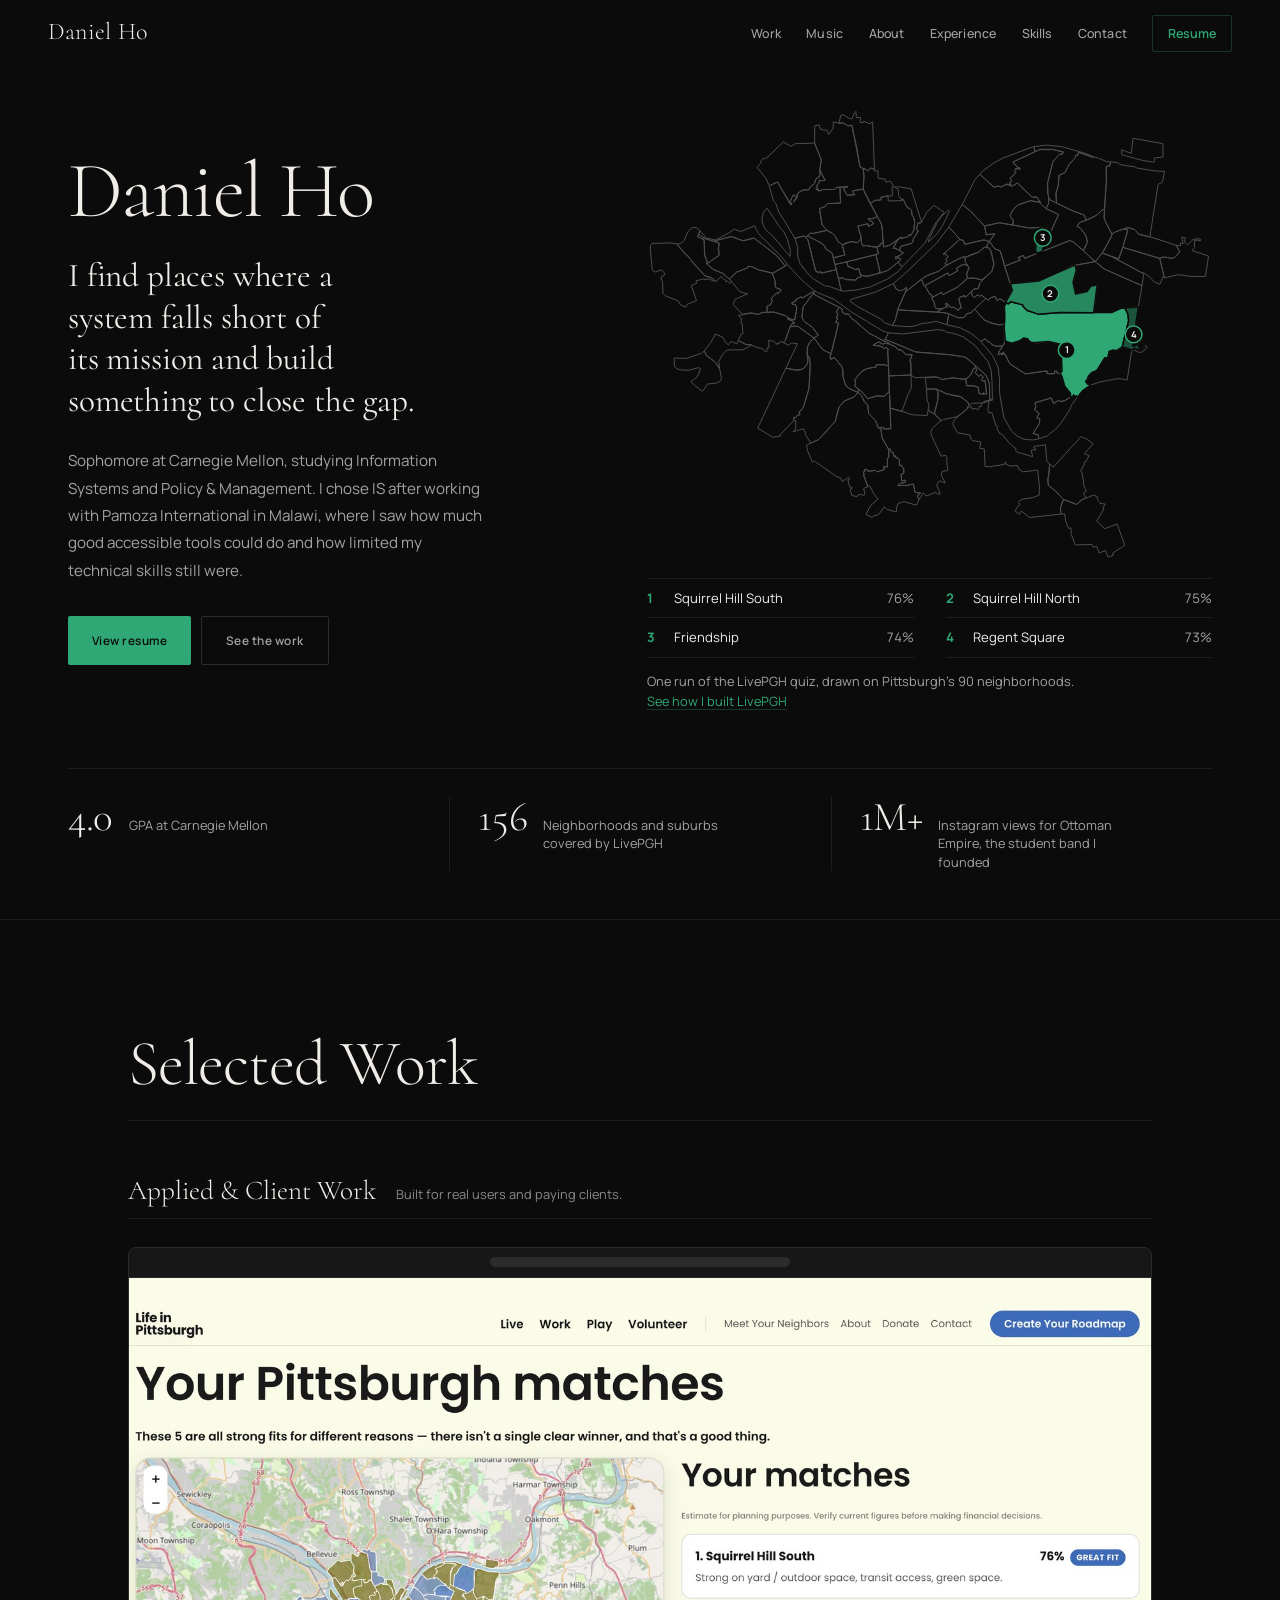
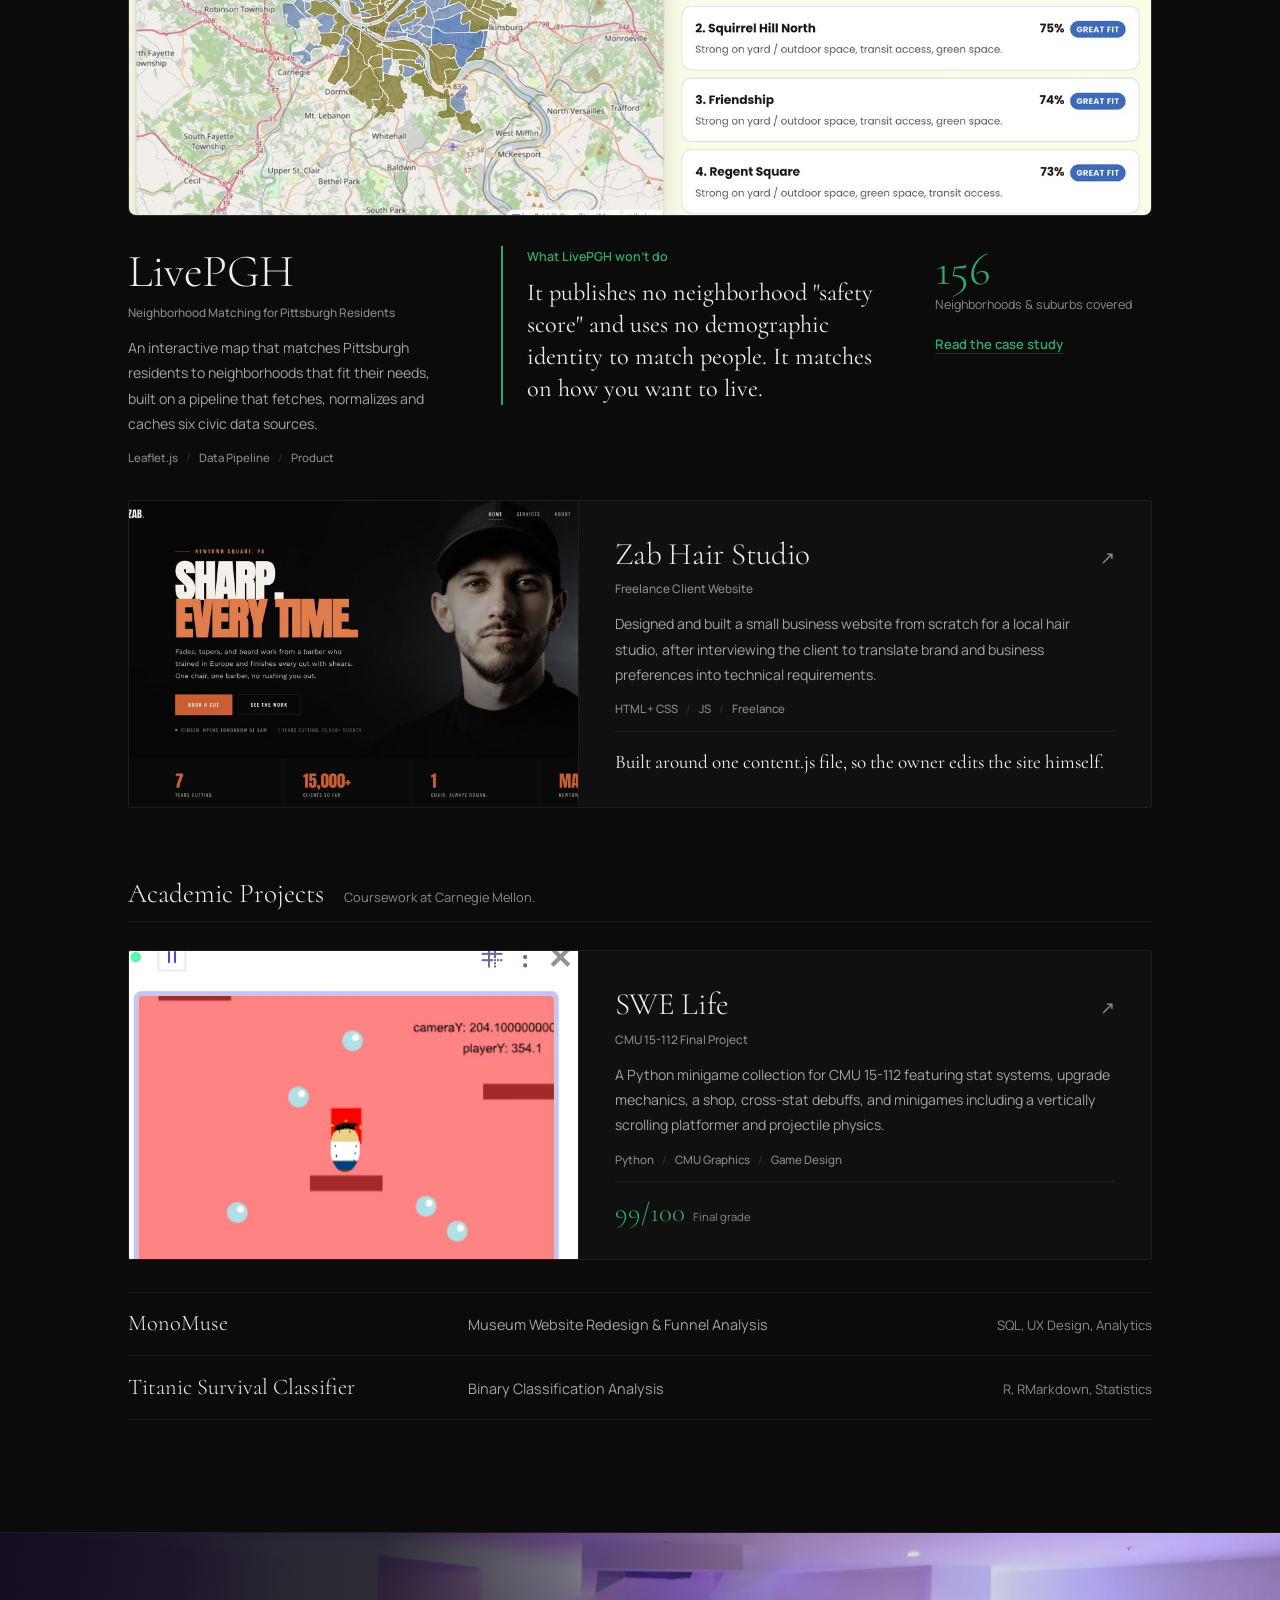
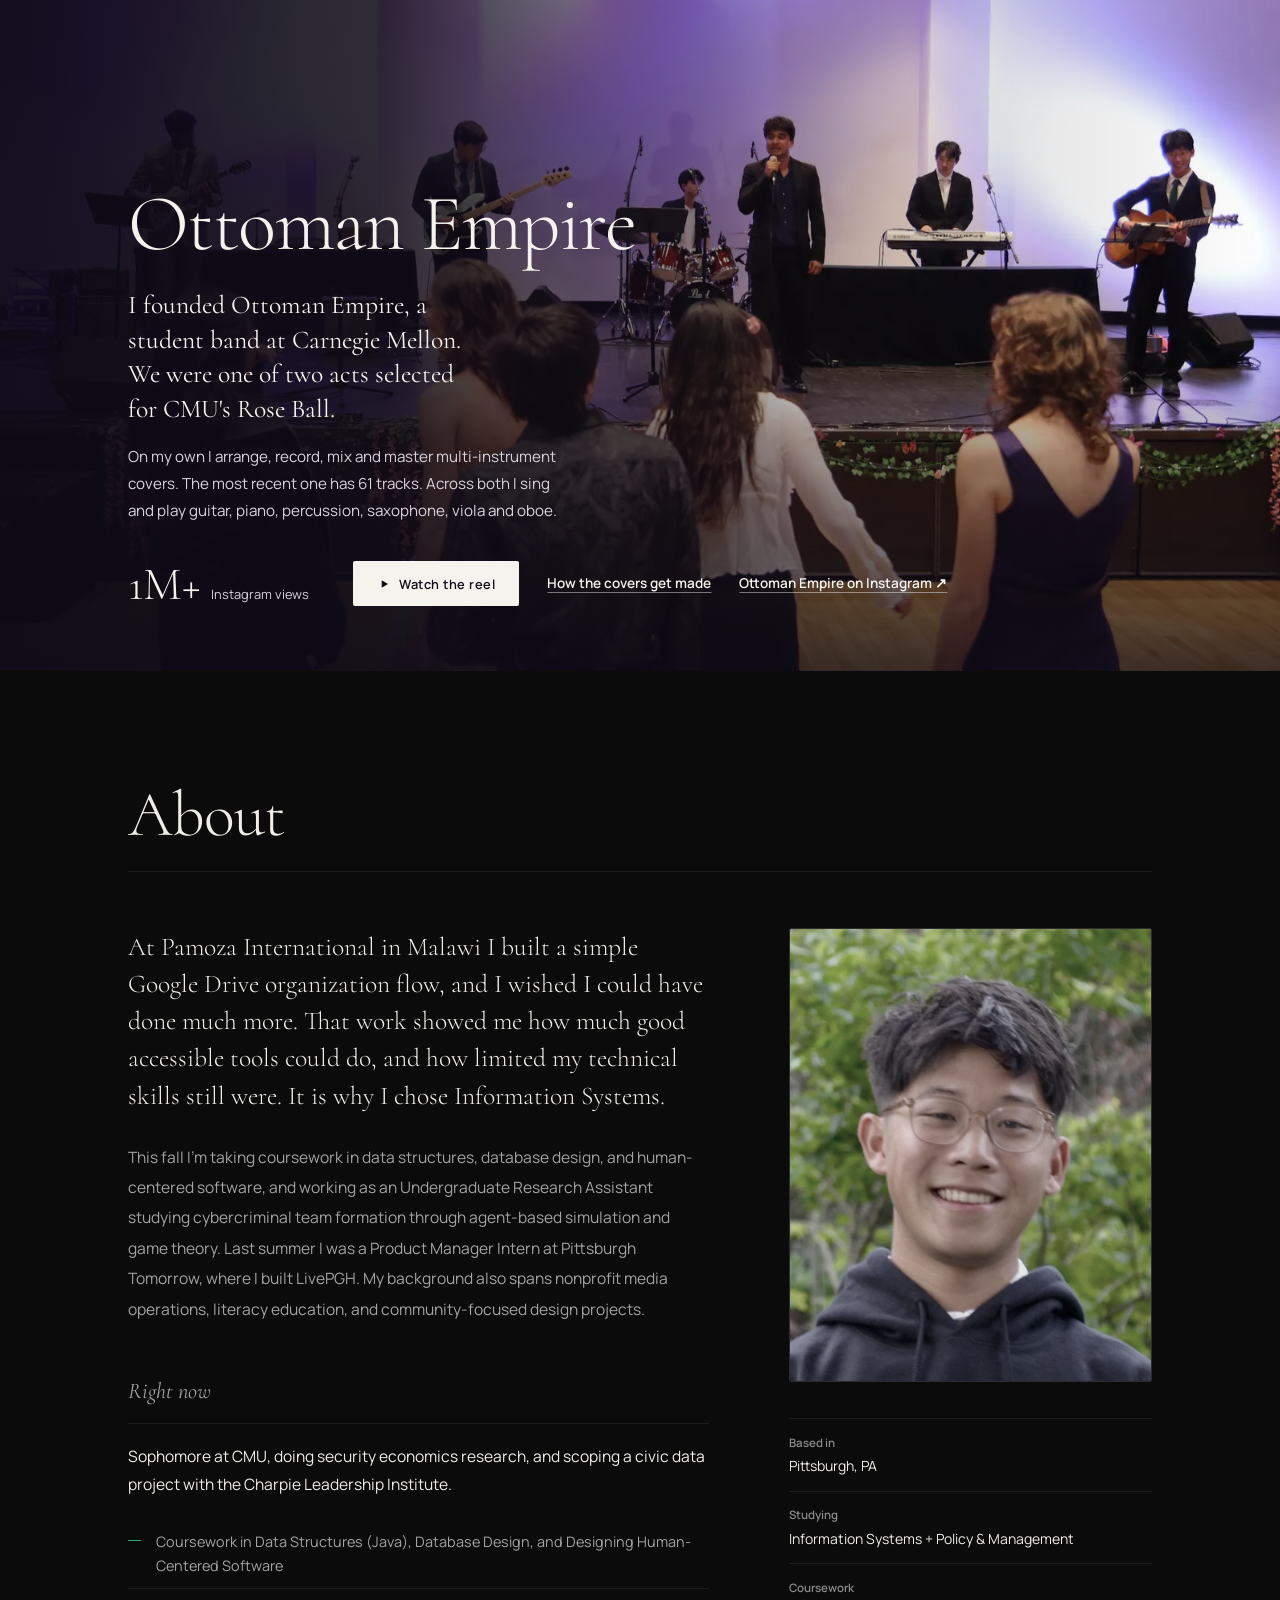
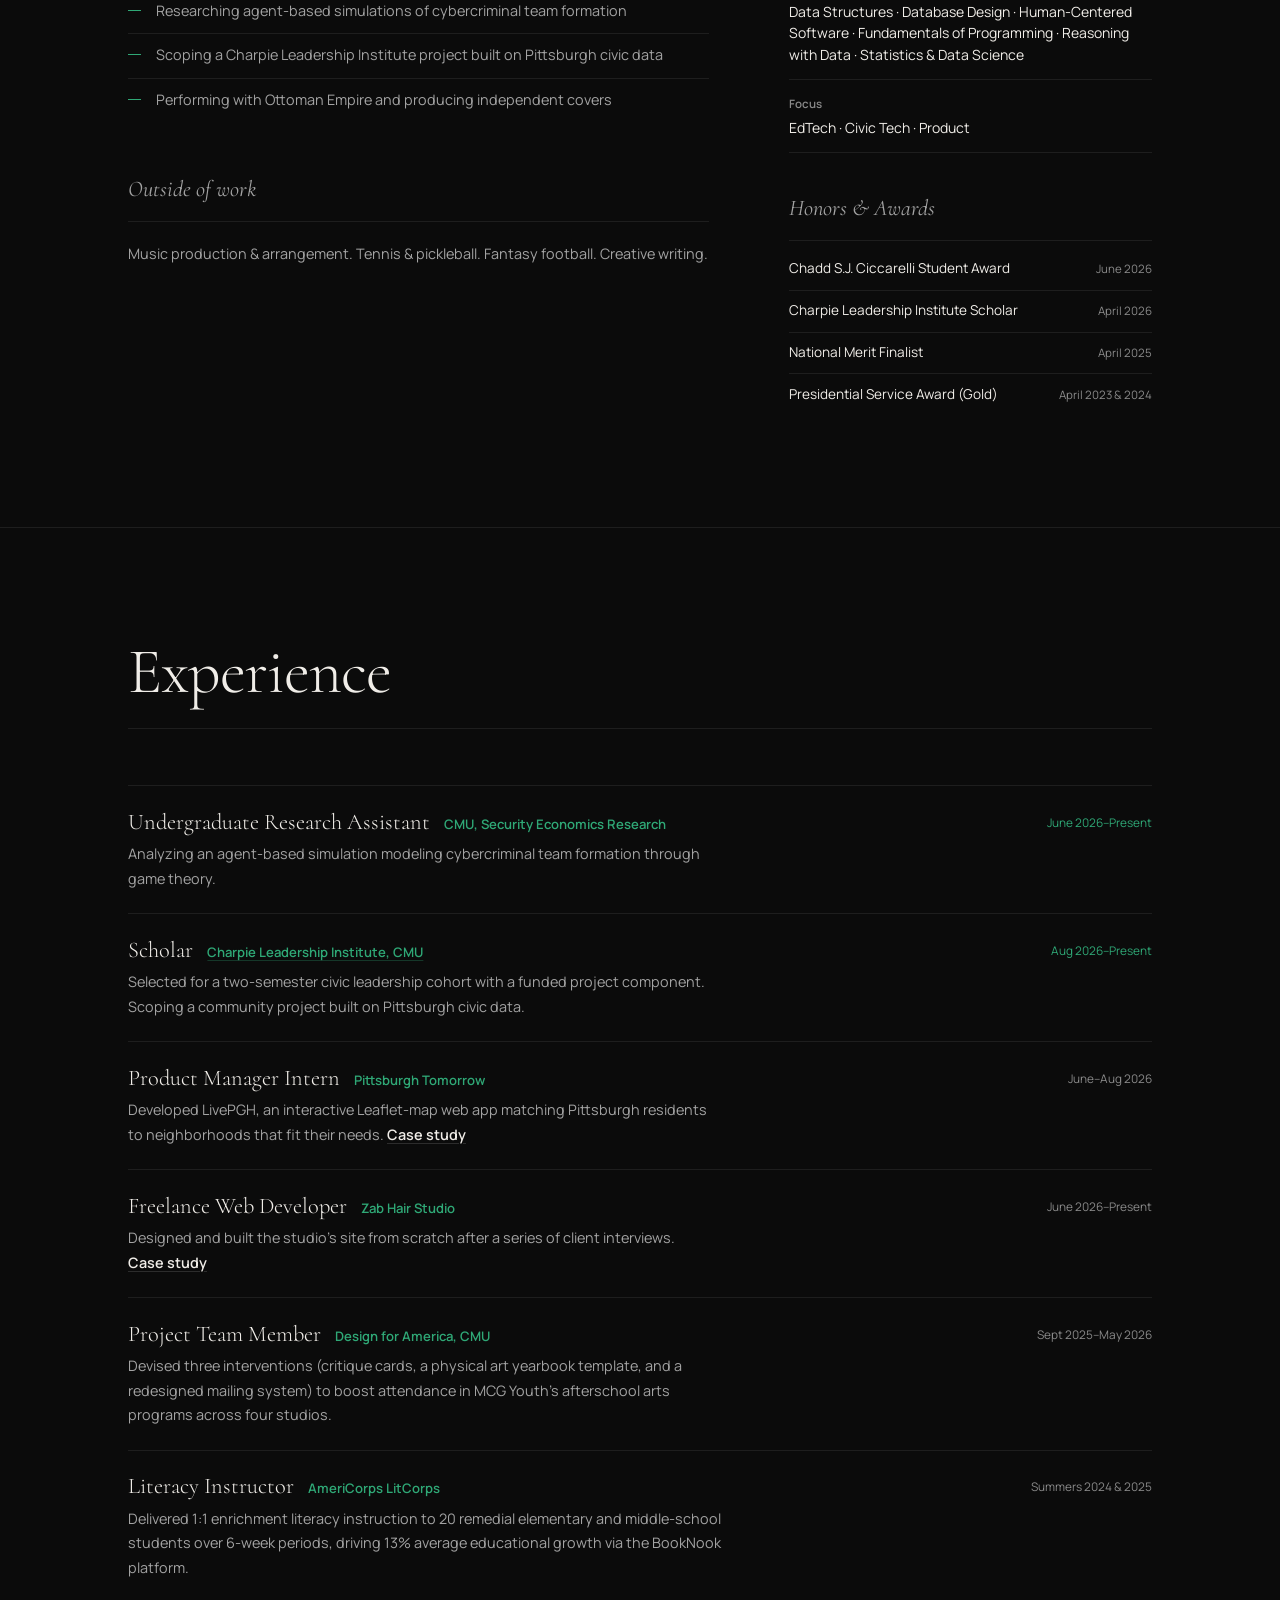
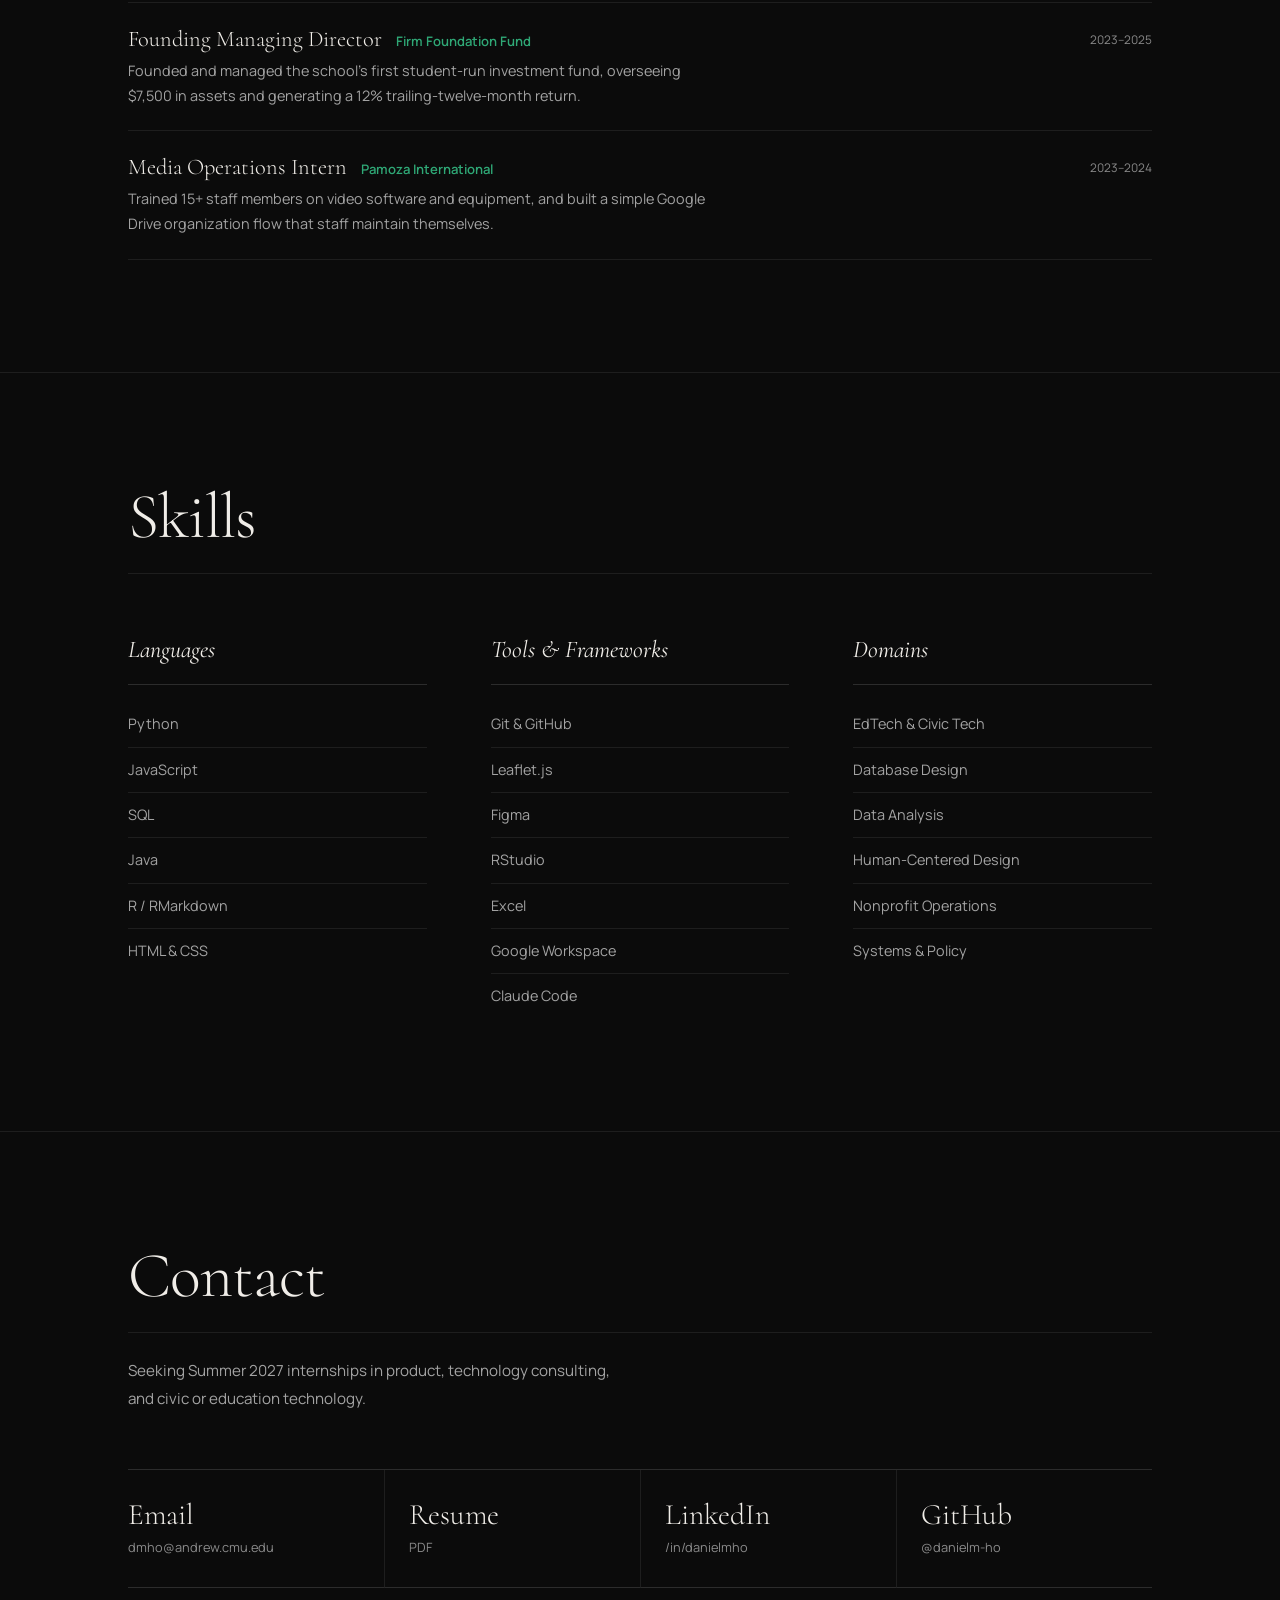
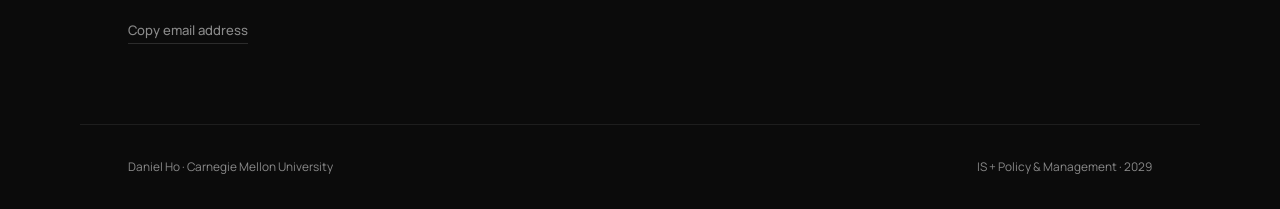
==== index.html @ 0bf4c316 "One motion with a job: a card's picture grows into its project page (V6) - Tapping a project card mo" ====
<!DOCTYPE html>
<html lang="en">
<head>
  <meta charset="UTF-8">
  <meta name="viewport" content="width=device-width, initial-scale=1.0">
  <!-- BASE: tools/build-pages.mjs puts a base href tag here on project pages -->

  <!-- SEO & Social
       Everything between META:START and META:END is swapped out per project
       by tools/build-pages.mjs, which writes projects/<slug>/index.html so
       each case study has a real URL with its own title and link preview.
       Preview images live in static/og/ (1200x630, the size LinkedIn,
       iMessage and Slack expect). -->
  <!-- META:START -->
  <title>Daniel Ho | Information Systems at CMU | Product & Civic Tech</title>
  <meta name="description" content="Daniel Ho, sophomore at Carnegie Mellon studying Information Systems and Policy & Management. Undergraduate researcher and builder of civic and education tools.">
  <link rel="canonical" href="https://danielm-ho.github.io/portfolio/">
  <meta property="og:site_name" content="Daniel Ho">
  <meta property="og:title" content="Daniel Ho | Information Systems at CMU">
  <meta property="og:description" content="CMU Information Systems and Policy & Management student, undergraduate researcher, and builder of civic and education tools. Class of 2029.">
  <meta property="og:image" content="https://danielm-ho.github.io/portfolio/static/og/og-home.jpg">
  <meta property="og:image:width" content="1200">
  <meta property="og:image:height" content="630">
  <meta property="og:image:alt" content="Daniel Ho, Carnegie Mellon University, Information Systems + Policy & Management">
  <meta property="og:url" content="https://danielm-ho.github.io/portfolio/">
  <meta property="og:type" content="website">
  <meta name="twitter:card" content="summary_large_image">
  <meta name="twitter:title" content="Daniel Ho | Information Systems at CMU">
  <meta name="twitter:description" content="CMU Information Systems and Policy & Management student, undergraduate researcher, and builder of civic and education tools. Class of 2029.">
  <meta name="twitter:image" content="https://danielm-ho.github.io/portfolio/static/og/og-home.jpg">
  <!-- META:END -->
  <meta name="theme-color" content="#0b0b0b">

  <!-- Structured data for search engines -->
  <script type="application/ld+json">
  {
    "@context": "https://schema.org",
    "@type": "Person",
    "name": "Daniel Ho",
    "url": "https://danielm-ho.github.io/portfolio/",
    "jobTitle": "Student, Information Systems and Policy & Management",
    "affiliation": {
      "@type": "CollegeOrUniversity",
      "name": "Carnegie Mellon University"
    },
    "knowsAbout": ["Product Management", "Civic Technology", "Education Technology", "Data Analysis", "Python", "JavaScript", "SQL", "Java"],
    "email": "mailto:dmho@andrew.cmu.edu",
    "sameAs": [
      "https://linkedin.com/in/danielmho",
      "https://github.com/danielm-ho"
    ]
  }
  </script>

  <!-- ══════════════════════════════════════════
       FONTS — two families, and neither is Inter.

       DISPLAY → Orpheus Pro (Canada Type, 2011; after Walter Tiemann, 1928)
       Orpheus Pro is a commercial typeface. It is NOT free and cannot be
       served from Google Fonts. Two legitimate routes:

         1. Adobe Fonts (easiest if you have Creative Cloud) — Orpheus is in
            the library and cleared for web use with unlimited pageviews.
            Create a Web Project at fonts.adobe.com, then uncomment the line
            below and drop in your kit ID. Nothing else needs to change:
            'orpheus-pro' is already first in the --serif stack in style.css.

         2. A web licence direct from canadatype.com, which covers one
            named domain and ships woff2 files to self-host.

       Until one of those is in place the stack falls through to Cormorant,
       the closest free match — same small x-height, same very high stroke
       contrast, same fine tall ascenders and calligraphic italic. Cormorant
       (the display cut) is a noticeably more delicate face than the more
       common Cormorant Garamond.
  ══════════════════════════════════════════ -->
  <!-- <link rel="stylesheet" href="https://use.typekit.net/YOUR_KIT_ID.css"> -->

  <link rel="preconnect" href="https://fonts.googleapis.com">
  <link rel="preconnect" href="https://fonts.gstatic.com" crossorigin>
  <link href="https://fonts.googleapis.com/css2?family=Cormorant:ital,wght@0,300;0,400;0,500;1,300;1,400&family=Manrope:wght@300;400;500;600;700&display=swap" rel="stylesheet">

  <!-- Styles -->
  <link rel="stylesheet" href="./static/style.css">

  <!-- Content (edit here) then behavior — order matters since script.js reads these -->
  <!-- blocking="render": the page's content is built by these scripts, so
       the first frame waits for them. That avoids a flash of empty page and
       lets the project transition start from a finished page. -->
  <script src="./static/content.js" defer blocking="render"></script>
  <script src="./static/pgh-map.js" defer blocking="render"></script>
  <script src="./static/script.js" defer blocking="render"></script>

  <link rel="icon" type="image/png" href="./favicon/favicon-96x96.png" sizes="96x96" />
  <!-- favicon.svg is deliberately not linked: it's a 1.2MB PNG wrapped in
       an SVG, and browsers that support SVG icons prefer it, so every
       visitor was downloading it. The 96px PNG + .ico cover every browser. -->
  <link rel="shortcut icon" href="./favicon/favicon.ico" />
  <link rel="apple-touch-icon" sizes="180x180" href="./favicon/apple-touch-icon.png" />
  <link rel="manifest" href="./favicon/site.webmanifest" />
</head>
<body>

<!-- Keyboard users shouldn't have to tab through the whole nav to reach content. -->
<a href="#main" class="skip-link">Skip to content</a>


<!-- ══════════════════════════════════════════
     NAVIGATION
══════════════════════════════════════════ -->
<nav class="site-nav" aria-label="Primary">
  <!-- Reading-progress hairline. Width is driven by scroll position in
       script.js; it sits on the nav's bottom border so it costs no layout. -->
  <div class="n-progress" id="n-progress" aria-hidden="true"></div>

  <!-- Wordmark only. A monogram chip in a tinted rounded square is the
       single most recognisable "generated portfolio" signature going, and
       the name set properly in the display face does the job better. -->
  <a href="#" class="n-logo" id="n-home">Daniel Ho</a>

  <div class="n-links">
    <a href="#work"       class="n-link n-hm" data-s="work">Work</a>
    <a href="#music"      class="n-link n-hm" data-s="music">Music</a>
    <a href="#about"      class="n-link n-hm" data-s="about">About</a>
    <a href="#experience" class="n-link n-hm" data-s="experience">Experience</a>
    <a href="#skills"     class="n-link n-hm" data-s="skills">Skills</a>
    <a href="#contact"    class="n-link n-hm" data-s="contact">Contact</a>
    <a href="./static/files/resume.pdf" class="n-link n-resume" target="_blank" rel="noopener noreferrer">Resume</a>

    <button class="n-burger" id="burger" aria-label="Open menu" aria-expanded="false">
      <span></span>
      <span></span>
      <span></span>
    </button>
  </div>
</nav>


<!-- ══════════════════════════════════════════
     MOBILE MENU OVERLAY
══════════════════════════════════════════ -->
<div id="mob-menu">
  <nav class="mob-links">
    <a class="mob-link" data-s="work"       href="#work">Work</a>
    <a class="mob-link" data-s="music"      href="#music">Music</a>
    <a class="mob-link" data-s="about"      href="#about">About</a>
    <a class="mob-link" data-s="experience" href="#experience">Experience</a>
    <a class="mob-link" data-s="skills"     href="#skills">Skills</a>
    <a class="mob-link" data-s="contact"    href="#contact">Contact</a>
  </nav>
  <div class="mob-resume-row">
    <a href="./static/files/resume.pdf" target="_blank" rel="noopener noreferrer" class="btn btn-fill">View resume</a>
    <a href="mailto:dmho@andrew.cmu.edu" class="btn btn-out">Email me</a>
  </div>
  <p class="mob-foot">Carnegie Mellon University · IS + Policy &amp; Management · 2029</p>
</div>


<!-- ══════════════════════════════════════════
     PAGE CONTAINER
══════════════════════════════════════════ -->
<div id="app">

  <!-- ════════════════════════════════════════
       HOME PAGE

       Section order: hero (who) → work (proof) → about (context) →
       experience (track record) → skills (keyword scan) → contact.
       Work comes first: on a phone it used to start four screens down.
  ════════════════════════════════════════ -->
  <div id="page-home" class="page">
    <main id="main">

    <!-- HERO -->
    <section id="hero-s">
      <div id="hero">
        <div class="hero-grid">
          <div class="hero-copy">
            <h1 class="h-name">Daniel Ho</h1>
            <!-- Statement and description are set from CONTENT.hero in script.js -->
            <p class="h-lede"></p>
            <p class="h-desc"></p>
            <div class="h-cta">
              <a href="./static/files/resume.pdf" target="_blank" rel="noopener noreferrer" class="btn btn-fill">View resume</a>
              <a href="#" class="btn btn-out" data-s="work">See the work</a>
            </div>
          </div>

          <!-- Pittsburgh's 90 neighborhoods, drawn from static/pgh-map.js, with
               the matches listed in CONTENT.hero.map filled in. Built in
               script.js; stays empty (and takes no space) if that fails. -->
          <figure class="h-map"></figure>
        </div>

        <!-- Proof figures. Filled by CONTENT.hero.proof in script.js. -->
        <div class="h-proof"></div>
      </div>
    </section>

    <!-- SELECTED WORK -->
    <section id="work" class="sec">
      <div class="w">
        <header class="sec-hd rv">
          <h2 class="sec-title">Selected Work</h2>
          <span class="sec-rule"></span>
        </header>
        <!-- Cards filled by PROJECTS in script.js (thumb + cardDesc + resultStat + cardTags) -->
        <div class="proj-grid"></div>
      </div>
    </section>

    <!-- MUSIC
         A full-width band: the Rose Ball photo edge to edge with the band's
         name over it. Everything here is filled from CONTENT.music in
         script.js; if that is missing the section is removed. -->
    <section id="music" class="music-band" aria-labelledby="music-title">
      <div class="mb-media"></div>
      <div class="mb-inner">
        <h2 class="mb-title" id="music-title"></h2>
        <p class="mb-lede"></p>
        <p class="mb-body"></p>
        <div class="mb-foot">
          <div class="mb-stat"></div>
          <div class="mb-actions"></div>
        </div>
      </div>
    </section>

    <!-- ABOUT -->
    <section id="about" class="sec">
      <div class="w">
        <header class="sec-hd rv">
          <h2 class="sec-title">About</h2>
          <span class="sec-rule"></span>
        </header>

        <div class="ab-g">
          <div class="ab-main">
            <!-- Bio filled by CONTENT.about.bio in script.js -->
            <div class="ab-body rv"></div>

            <!-- "Right now" — CONTENT.currently, folded in here rather than
                 living as its own section. It's context, not evidence, so it
                 belongs alongside the bio instead of interrupting the scan. -->
            <div class="ab-now rv d1">
              <h3 class="ab-sub">Right now</h3>
              <p class="cur-lead"></p>
              <div class="cur-list"></div>
            </div>

            <!-- CONTENT.about.interests -->
            <div class="ab-interests rv d1">
              <h3 class="ab-sub">Outside of work</h3>
              <p class="int-items"></p>
            </div>
          </div>

          <aside class="ab-rail rv d1">
            <!-- Photo — update src here if headshot changes.
                 If the image fails to load, onerror hides it and reveals
                 the .ph-mono monogram fallback instead of a broken-image icon. -->
            <figure class="ab-photo">
              <div class="photo-frame">
                <img src="./static/files/headshot.webp" alt="Daniel Ho" width="360" height="440"
                     onerror="this.style.display='none';this.closest('.photo-frame').classList.add('ph-fallback');">
                <span class="ph-mono" aria-hidden="true">Daniel Ho</span>
              </div>
            </figure>

            <!-- Facts (CONTENT.about.facts) + Honors (CONTENT.honors), filled in script.js -->
            <div class="ab-facts"></div>
            <div class="ab-honors"></div>
          </aside>
        </div>
      </div>
    </section>

    <!-- EXPERIENCE -->
    <section id="experience" class="sec">
      <div class="w">
        <header class="sec-hd rv">
          <h2 class="sec-title">Experience</h2>
          <span class="sec-rule"></span>
        </header>
        <!-- Rows filled by CONTENT.experience in script.js -->
        <div class="exp-list"></div>
      </div>
    </section>

    <!-- SKILLS -->
    <section id="skills" class="sec">
      <div class="w">
        <header class="sec-hd rv">
          <h2 class="sec-title">Skills</h2>
          <span class="sec-rule"></span>
        </header>
        <!-- Columns filled by CONTENT.skills in script.js -->
        <div class="sk-g rv"></div>
      </div>
    </section>

    <!-- CONTACT
         Four destinations given identical weight — a recruiter arriving
         here already knows which one they want, and ranking them just
         adds a decision. Each cell carries its own handle so the
         destination is legible before the click.
         Values are driven from SITE in script.js (data-site-* below). -->
    <section id="contact" class="sec">
      <div class="w">
        <header class="sec-hd rv">
          <h2 class="sec-title">Contact</h2>
          <span class="sec-rule"></span>
          <!-- Sub text filled by CONTENT.contact.sub in script.js -->
          <p class="sec-sub ct-sub"></p>
        </header>

        <div class="ct-grid rv d1">
          <a class="ct-cell" href="mailto:dmho@andrew.cmu.edu" data-site-link="email">
            <span class="ct-cell-l">Email</span>
            <span class="ct-cell-v">dmho@andrew.cmu.edu</span>
            <span class="ct-cell-arr" aria-hidden="true">↗</span>
          </a>
          <a class="ct-cell" href="./static/files/resume.pdf" target="_blank" rel="noopener noreferrer" data-site-link="resume">
            <span class="ct-cell-l">Resume</span>
            <span class="ct-cell-v">PDF</span>
            <span class="ct-cell-arr" aria-hidden="true">↗</span>
          </a>
          <a class="ct-cell" href="https://linkedin.com/in/danielmho" target="_blank" rel="noopener noreferrer" data-site-link="linkedin">
            <span class="ct-cell-l">LinkedIn</span>
            <span class="ct-cell-v">/in/danielmho</span>
            <span class="ct-cell-arr" aria-hidden="true">↗</span>
          </a>
          <a class="ct-cell" href="https://github.com/danielm-ho" target="_blank" rel="noopener noreferrer" data-site-link="github">
            <span class="ct-cell-l">GitHub</span>
            <span class="ct-cell-v">@danielm-ho</span>
            <span class="ct-cell-arr" aria-hidden="true">↗</span>
          </a>
        </div>

        <!-- Plain-text copy as a secondary affordance: a mailto: opens
             whatever the OS thinks the mail client is, which on a managed
             machine is often nothing at all. -->
        <p class="ct-extra rv d2">
          <button type="button" class="ct-copy" id="ct-copy" data-mail="dmho@andrew.cmu.edu">Copy email address</button>
        </p>
      </div>
    </section>

    </main>

    <!-- FOOTER -->
    <footer>
      <span class="ft-name">Daniel Ho · Carnegie Mellon University</span>
      <span class="ft-program">IS + Policy &amp; Management · 2029</span>
    </footer>

  </div><!-- /page-home -->


  <!-- ════════════════════════════════════════
       PROJECT DETAIL PAGE
       Populated dynamically by script.js
  ════════════════════════════════════════ -->
  <div id="page-project" class="page"></div>

</div><!-- /app -->

<!-- One shared viewer for anything that opens over the page (the reel on
     the homepage; enlarged screenshots on case-study pages). A native
     <dialog>, so Escape, focus trapping and focus return come for free. -->
<dialog id="dlg" class="dlg" aria-label="Viewer">
  <button type="button" class="dlg-close" id="dlg-close">Close</button>
  <div class="dlg-body" id="dlg-body"></div>
</dialog>

</body>
</html>
---- static/style.css ----
/* ─────────────────────────────────────────
   DANIEL HO — PORTFOLIO
   style.css

   TYPE SYSTEM — exactly two families, no others anywhere in this file:
     --serif  Orpheus Pro → Cormorant   display (name, section titles,
                                        numerals, project titles)
     --sans   Manrope                   everything else

   Orpheus Pro is commercial and can't be served from Google Fonts. It's
   first in the stack and will be picked up the moment an Adobe Fonts kit
   or a self-hosted licence is in place — see the fonts block in
   index.html. Cormorant sits behind it as the closest free match.

   Display type is set at weight 300. Cormorant Light is what gives the
   face its delicacy at large sizes; Orpheus has no light cut, so if it
   loads the browser simply resolves 300 to its Regular. Nothing is ever
   synthesised.

   Fallback stacks are spelled out rather than using `system-ui`, because
   on a number of Linux configurations `system-ui` resolves to Inter.
───────────────────────────────────────── */

/* RESET & VARIABLES */
*, *::before, *::after { box-sizing: border-box; margin: 0; padding: 0; }

:root {
  --bg:    #0b0b0b;
  --s1:    #101010;
  --s2:    #171717;
  --b1:    #1e1e1e;
  --b2:    #2c2c2c;
  --tx:    #f0ede8;
  --mu:    #a3a3a3; /* body-copy grey — 7.4:1 on --bg */
  --mu2:   #8a8a8a; /* metadata grey — 5.3:1 on --bg, clears WCAG AA */
  --ac:    #2fa876;
  --aca:   rgba(47, 168, 118, .10);
  --acb:   rgba(47, 168, 118, .28);
  --on-ac: #0b0b0b;                        /* text on an accent-coloured fill */
  --map-line:  #4d4d4d;                    /* neighborhood outlines in the hero map */
  --map-hover: rgba(240, 237, 232, .07);

  /* 'orpheus-pro' is the Adobe Fonts family name; 'Orpheus Pro' catches a
     locally installed desktop licence. Cormorant is the free fallback. */
  --serif: 'orpheus-pro', 'Orpheus Pro', 'Cormorant', 'Cormorant Garamond',
           'Iowan Old Style', Georgia, 'Times New Roman', serif;
  --sans:  'Manrope', -apple-system, BlinkMacSystemFont, 'Segoe UI', Roboto, Helvetica, Arial, sans-serif;

  /* Display weight, in one place. Cormorant Light carries the elegance at
     large sizes; if Orpheus loads, 300 resolves to its Regular. */
  --dw: 300;

  --ease:  cubic-bezier(.16, 1, .3, 1);
  --ease2: cubic-bezier(.33, 1, .68, 1);

  /* Nav height, referenced by scroll-margin so anchored sections don't
     land underneath the fixed bar. */
  --nav-h: 68px;

  /* Corners are near-square throughout. Softly rounded cards and pill
     tags are the visual default of template/generated layouts; sharp
     edges and rules read as typeset. */
  --r: 2px;
}

html { scroll-behavior: smooth; }

body {
  background:  var(--bg);
  color:       var(--tx);
  font-family: var(--sans);
  font-weight: 400;
  line-height: 1.7;
  -webkit-font-smoothing: antialiased;
  text-rendering: optimizeLegibility;
  overflow-x:  hidden;
}

/* Visible to assistive tech only. */
.sr-only {
  position:  absolute;
  width:     1px;
  height:    1px;
  padding:   0;
  margin:    -1px;
  overflow:  hidden;
  clip-path: inset(50%);
  white-space: nowrap;
  border:    0;
}


/* ── SKIP LINK ── */
.skip-link {
  position:        absolute;
  top:             .5rem;
  left:            .5rem;
  z-index:         10000;
  padding:         .7rem 1.1rem;
  border-radius:   var(--r);
  background:      var(--ac);
  color:           var(--on-ac);
  font-size:       .72rem;
  font-weight:     700;
  letter-spacing:  .08em;
  text-decoration: none;
  transform:       translateY(-160%);
  transition:      transform .25s var(--ease);
}
.skip-link:focus { transform: none; }


/* ── FOCUS STATES ── */
a:focus-visible,
button:focus-visible {
  outline:        2px solid var(--ac);
  outline-offset: 3px;
  border-radius:  var(--r);
}


/* ── PAGE SYSTEM ── */
.page { display: none; }
#page-home { display: block; }
.page.on { display: block; }

#page-project.on { animation: pageIn .45s var(--ease) both; }

@keyframes pageIn {
  from { opacity: 0; transform: translateY(18px); }
  to   { opacity: 1; transform: none; }
}

@supports (view-transition-name: none) {
  #page-project.on { animation: none; }
}
/* ── THE ONE MOTION ─────────────────────────────────────────────────────
   Opening a project: the card's picture grows into the picture at the top
   of the project page, and shrinks back on the way home. It answers a tap
   and shows where you went. Nothing else on the site animates on its own.

   Project pages are separate documents (projects/<slug>/), so this uses
   cross-document view transitions. script.js gives the tapped card's
   image and the project page's lead image the same view-transition-name
   ("project-media"). Browsers without support just navigate normally. */
@media (prefers-reduced-motion: no-preference) {
  @view-transition { navigation: auto; }
}
::view-transition-old(root),
::view-transition-new(root) {
  animation-duration: .3s;
  animation-timing-function: var(--ease);
}
::view-transition-group(project-media) {
  animation-duration: .5s;
  animation-timing-function: var(--ease);
}
/* The two pictures can differ in shape; let each fill the moving box
   instead of being squashed into it. */
::view-transition-old(project-media),
::view-transition-new(project-media) {
  height:     100%;
  object-fit: cover;
  object-position: top;
}
.pd-media .shot--main .frame,
.pd-media .embed-facade { view-transition-name: project-media; }
@media (prefers-reduced-motion: reduce) {
  ::view-transition-group(*) { animation: none !important; }
}


/* ── NAVIGATION ── */
.site-nav {
  position:        fixed;
  top:             0;
  left:            0;
  right:           0;
  z-index:         500;
  display:         flex;
  align-items:     center;
  justify-content: space-between;
  height:          var(--nav-h);
  padding:         0 3rem;
  background:      rgba(11, 11, 11, .84);
  backdrop-filter: blur(16px);
  border-bottom:   1px solid var(--b1);
  transition:      background .4s var(--ease2), border-color .4s var(--ease2);
}

/* Over the hero the nav is invisible; it materialises on scroll so the
   first screen stays uncluttered. */
.site-nav:not(.scrolled) {
  background:      transparent;
  border-color:    transparent;
  backdrop-filter: none;
}

.n-progress {
  position:       absolute;
  bottom:         -1px;
  left:           0;
  height:         1px;
  width:          0;
  background:     var(--ac);
  opacity:        .55;
  transition:     width .1s linear;
  pointer-events: none;
}

/* Wordmark. No chip, no box — just the name, letterspaced. */
.n-logo {
  font-family:     var(--serif);
  font-weight:     var(--dw);
  font-size:       1.5rem;
  letter-spacing:  .01em;
  color:           var(--tx);
  text-decoration: none;
  line-height:     1;
  padding-bottom:  .1em;
  border-bottom:   1px solid transparent;
  transition:      border-color .35s var(--ease);
}
.n-logo:hover { border-bottom-color: var(--acb); }

.n-links {
  display:     flex;
  align-items: center;
  gap:         1.6rem;
}

.n-link {
  position:        relative;
  color:           var(--mu);
  font-size:       .78rem;
  font-weight:     500;
  letter-spacing:  .01em;
  text-decoration: none;
  transition:      color .3s;
}

.n-link::after {
  content:    '';
  position:   absolute;
  bottom:     -4px;
  left:       0;
  right:      100%;
  height:     1px;
  background: var(--ac);
  transition: right .4s var(--ease);
}

.n-link:hover { color: var(--tx); }
.n-link:hover::after { right: 0; }

/* Set by the scroll-spy observer in script.js. */
.n-link.active { color: var(--tx); }
.n-link.active::after { right: 0; }

.n-resume {
  color:         var(--ac) !important;
  border:        1px solid var(--acb);
  padding:       .42rem .9rem;
  border-radius: var(--r);
  font-weight:   600;
  transition:    background .3s var(--ease), border-color .3s var(--ease);
}
.n-resume:hover { background: var(--aca); border-color: var(--ac); }
.n-resume::after { display: none !important; }


/* ── HAMBURGER ── */
.n-burger {
  display:         none;
  flex-direction:  column;
  justify-content: center;
  gap:             5px;
  background:      none;
  border:          none;
  padding:         6px;
  cursor:          pointer;
}

.n-burger span {
  display:    block;
  width:      22px;
  height:     1px;
  background: var(--tx);
  transition: transform .4s var(--ease), opacity .25s, width .4s var(--ease);
}

.n-burger.open span:nth-child(1) { transform: translateY(6px) rotate(45deg); }
.n-burger.open span:nth-child(2) { opacity: 0; width: 0; }
.n-burger.open span:nth-child(3) { transform: translateY(-6px) rotate(-45deg); }


/* ── MOBILE MENU ── */
#mob-menu {
  position:        fixed;
  inset:           0;
  z-index:         400;
  display:         flex;
  flex-direction:  column;
  background:      var(--bg);
  padding:         var(--nav-h) 1.5rem 3rem;
  pointer-events:  none;
  opacity:         0;
  /* visibility (not just opacity) so the closed menu's links can't take
     keyboard focus, even if script.js never runs. */
  visibility:      hidden;
  transition:      opacity .35s var(--ease2), visibility 0s .35s;
}

#mob-menu.open { opacity: 1; pointer-events: all; visibility: visible; transition: opacity .35s var(--ease2), visibility 0s; }

.mob-links {
  display:         flex;
  flex-direction:  column;
  justify-content: center;
  flex:            1;
}

.mob-link {
  display:         flex;
  align-items:     baseline;
  gap:             1.1rem;
  font-family:     var(--serif);
  font-weight:     var(--dw);
  font-size:       clamp(2rem, 9vw, 3rem);
  color:           var(--mu);
  text-decoration: none;
  line-height:     1.15;
  border-bottom:   1px solid var(--b1);
  padding:         .7rem 0;
  transition:      color .25s, padding-left .35s var(--ease);
}

.mob-link:hover { color: var(--tx); padding-left: .4rem; }

.mob-foot {
  font-size:      .72rem;
  color:          var(--mu2);
  letter-spacing: .02em;
  margin-top:     2rem;
}

.mob-resume-row { display: flex; gap: .75rem; margin-top: 1.5rem; flex-wrap: wrap; }


/* ── SHARED LAYOUT ── */
.w { max-width: 1120px; margin: 0 auto; padding: 0 3rem; }
.sec, #hero-s { scroll-margin-top: var(--nav-h); }


/* ── BUTTONS ── */
.btn {
  display:         inline-flex;
  align-items:     center;
  gap:             .5rem;
  padding:         .85rem 1.5rem;
  border-radius:   var(--r);
  font-family:     var(--sans);
  font-size:       .74rem;
  font-weight:     600;
  letter-spacing:  .04em;
  text-decoration: none;
  white-space:     nowrap;
  transition:      background .3s var(--ease), border-color .3s var(--ease),
                    color .3s var(--ease);
}

.btn-fill { background: var(--ac); color: var(--on-ac); }
.btn-fill:hover { background: #3fbf8a; }

.btn-out { border: 1px solid var(--b2); color: var(--mu); }
.btn-out:hover { border-color: var(--mu); color: var(--tx); }


/* ── HERO ──────────────────────────────────────────────────────────────
   Left: name, the one-sentence statement, a short paragraph, two actions.
   Right: Pittsburgh's neighborhoods as line work with the LivePGH matches
   filled in. The figures run underneath, across both columns. */
#hero-s { position: relative; }

#hero {
  min-height:      100svh;
  display:         flex;
  flex-direction:  column;
  justify-content: center;
  gap:             3.5rem;
  padding:         calc(var(--nav-h) + 2.5rem) 3rem 3rem;
  max-width:       1240px;
  margin:          0 auto;
}

.hero-grid {
  display:               grid;
  grid-template-columns: minmax(0, 1fr) minmax(0, 1.08fr);
  align-items:           center;
  gap:                   3.5rem;
}

h1.h-name {
  font-family:    var(--serif);
  font-weight:    var(--dw);
  font-size:      clamp(3.4rem, 6.2vw, 5.6rem);
  line-height:    .95;
  letter-spacing: -.02em;
  margin-bottom:  1.6rem;
}

/* The statement. Set in the display face at roughly a third of the name's
   size, so the name is read first and this is read second. */
.h-lede {
  font-family:    var(--serif);
  font-weight:    400;
  font-size:      clamp(1.55rem, 2.6vw, 2.3rem);
  line-height:    1.25;
  letter-spacing: -.005em;
  color:          var(--tx);
  max-width:      22ch;
  margin-bottom:  1.6rem;
  text-wrap:      balance;
}

.h-desc { max-width: 46ch; color: var(--mu); font-size: .95rem; line-height: 1.8; margin-bottom: 2rem; }
.h-cta  { display: flex; gap: .6rem; flex-wrap: wrap; }

/* ── HERO MAP ── */
.h-map { margin: 0; min-width: 0; }

.h-map-svg { display: block; width: 100%; height: auto; overflow: visible; }

.h-map-svg path {
  fill:            transparent;
  stroke:          var(--map-line);
  stroke-width:    1;
  stroke-linejoin: round;
  vector-effect:   non-scaling-stroke;
  transition:      stroke .2s, fill .2s;
}
.h-map-svg path:hover { fill: var(--map-hover); }

.h-map-svg path.is-match { fill: var(--ac); stroke: var(--bg); stroke-width: 1.5; }
.h-map-svg path.is-match[data-rank="2"] { fill-opacity: .8; }
.h-map-svg path.is-match[data-rank="3"] { fill-opacity: .62; }
.h-map-svg path.is-match[data-rank="4"] { fill-opacity: .46; }
.h-map-svg path.is-match:hover { fill: var(--ac); fill-opacity: 1; }

.h-map-mark circle { fill: var(--bg); stroke: var(--ac); stroke-width: 1.5; vector-effect: non-scaling-stroke; }
.h-map-mark text {
  font-family: var(--sans);
  font-size:   17px;
  font-weight: 700;
  fill:        var(--tx);
  text-anchor: middle;
}

.h-map-cap { margin-top: 1.1rem; }

/* The four matches, numbered to agree with the markers on the map. */
.h-map-list {
  list-style:            none;
  counter-reset:         match;
  display:               grid;
  grid-template-columns: repeat(2, minmax(0, 1fr));
  gap:                   0 2rem;
  border-top:            1px solid var(--b1);
}
.h-map-list li {
  counter-increment: match;
  display:           flex;
  align-items:       baseline;
  gap:               .6rem;
  padding:           .5rem 0;
  border-bottom:     1px solid var(--b1);
  font-size:         .82rem;
  color:             var(--tx);
}
.h-map-list li::before {
  content:     counter(match);
  flex:        0 0 1.1rem;
  font-weight: 700;
  color:       var(--ac);
}
.h-map-hood { flex: 1; min-width: 0; }
.h-map-fit  { color: var(--mu); font-variant-numeric: tabular-nums; }

.h-map-note { margin-top: .8rem; font-size: .8rem; color: var(--mu); line-height: 1.6; }
.h-map-note a {
  color:                 var(--ac);
  text-decoration:       underline;
  text-decoration-color: var(--acb);
  text-underline-offset: .22em;
  white-space:           nowrap;
}
.h-map-note a:hover { text-decoration-color: var(--ac); }

/* ── HERO PROOF STRIP ──
   A ruled row of figures, not a row of stat cards. */
.h-proof {
  --pf-n:                3;
  display:               grid;
  grid-template-columns: repeat(var(--pf-n), minmax(0, 1fr));
  padding-top:           1.75rem;
  border-top:            1px solid var(--b1);
}

.pf-item {
  display:      flex;
  align-items:  baseline;
  gap:          1rem;
  padding-left: 1.75rem;
  border-left:  1px solid var(--b1);
}
.pf-item:first-child { padding-left: 0; border-left: none; }

.pf-v {
  font-family:    var(--serif);
  font-weight:    var(--dw);
  font-size:      clamp(2rem, 3.2vw, 2.7rem);
  line-height:    1;
  letter-spacing: -.01em;
}

.pf-l {
  font-size:   .8rem;
  color:       var(--mu);
  line-height: 1.45;
  max-width:   26ch;
}


/* ══════════════════════════════════════════
   SECTIONS
══════════════════════════════════════════ */
.sec { padding: 7rem 0; border-bottom: 1px solid var(--b1); }
#work { border-top: 1px solid var(--b1); }

.sec-hd { margin-bottom: 3.5rem; }

.sec-title {
  font-family:    var(--serif);
  font-weight:    var(--dw);
  font-size:      clamp(2.4rem, 5.5vw, 4rem);
  letter-spacing: -.015em;
  line-height:    1;
}

.sec-rule {
  display:    block;
  height:     1px;
  background: var(--b1);
  margin-top: 1.5rem;
}

.sec-sub {
  margin-top:  1.5rem;
  max-width:   54ch;
  color:       var(--mu);
  font-size:   .95rem;
  line-height: 1.85;
}


/* ── META LINE ──
   Replaces the bordered pill tags that were used for project tech, role
   keywords and skills. Rows of small rounded chips are the most reliable
   visual signature of a generated layout; slash-separated small caps is
   how the same information gets set in print. */
.meta-line {
  display:     flex;
  flex-wrap:   wrap;
  align-items: center;
  gap:         .5rem;
  font-size:   .72rem;
  font-weight: 500;
  color:       var(--mu2);
}
.meta-line > span { display: inline-flex; align-items: center; gap: .5rem; }
.meta-line > span:not(:last-child)::after { content: '/'; color: var(--b2); }


/* ══════════════════════════════════════════
   PROJECTS
══════════════════════════════════════════ */
/* Selected Work is a stack of labelled tiers, each holding its own row of
   cards — see the PROJECT_GROUPS note in content.js. */
.proj-grid { display: flex; flex-direction: column; gap: 4.5rem; }

.proj-row { display: grid; grid-template-columns: repeat(2, 1fr); gap: 2rem 1.75rem; }

.proj-group-hd {
  display:        flex;
  align-items:    baseline;
  gap:            1.25rem;
  flex-wrap:      wrap;
  margin-bottom:  1.75rem;
  padding-bottom: .85rem;
  border-bottom:  1px solid var(--b1);
}

.proj-group-l {
  font-family: var(--serif);
  font-weight: var(--dw);
  font-size:   1.7rem;
  line-height: 1;
  color:       var(--tx);
}

.proj-group-n { font-size: .8rem; color: var(--mu2); line-height: 1.5; }

/* ── FRAME ──
   Screenshots of light-coloured interfaces glare when dropped straight onto
   the page. A frame gives them an edge and, for web pages, a plain browser
   bar so the picture reads as a product and not a pasted rectangle. */
.frame {
  border:        1px solid var(--b2);
  border-radius: 8px;
  overflow:      hidden;
  background:    var(--s2);
}
.frame img { display: block; width: 100%; height: auto; }

span.frame, span.frame-bar { display: block; }
span.frame-bar { display: flex; }

/* Phone screenshots: narrow, tall, rounded like the device. */
.frame--phone {
  max-width:     250px;
  margin:        0 auto;
  border:        5px solid var(--b2);
  border-radius: 26px;
}

/* Everything that isn't a web page (photos, charts, code): a thin mat. */
.frame--plain { padding: .5rem; border-radius: 6px; }
.frame--plain img { border-radius: 3px; }

/* ── SHOT ──
   A framed image on a case-study page, with its caption underneath. The
   whole image is a button that opens it at full size. */
.shot { margin: 0; min-width: 0; }
.shot--phone { padding: 1.5rem 0; background: var(--s1); border: 1px solid var(--b1); border-radius: 8px; }
.shot--phone .shot-cap { padding: 0 1.25rem; }

.shot-zoom {
  display:       block;
  width:         100%;
  padding:       0;
  border:        none;
  background:    none;
  border-radius: 8px;
  cursor:        zoom-in;
  text-align:    left;
}
.shot-zoom .frame { transition: border-color .25s var(--ease); }
.shot-zoom:hover .frame { border-color: var(--mu2); }

.shot-cap { margin-top: .7rem; font-size: .8rem; color: var(--mu); line-height: 1.55; max-width: 62ch; }

.shot--err .frame img { display: none; }
.shot--err .frame::after {
  content:         'Image unavailable';
  display:         flex;
  align-items:     center;
  justify-content: center;
  aspect-ratio:    16 / 9;
  color:           var(--mu2);
  font-size:       .75rem;
}

.frame-bar {
  display:       flex;
  align-items:   center;
  height:        30px;
  padding:       0 .9rem;
  background:    var(--s2);
  border-bottom: 1px solid var(--b2);
}
.frame-bar span {
  display:       block;
  width:         min(38%, 300px);
  height:        10px;
  margin:        0 auto;
  border-radius: 5px;
  background:    var(--b2);
}

/* ── FEATURED PROJECT ── */
.proj-feature {
  display:         block;
  margin-bottom:   2rem;
  text-decoration: none;
  color:           inherit;
}

.proj-feature-media { transition: border-color .3s var(--ease); }
.proj-feature:hover .proj-feature-media { border-color: var(--ac); }
.proj-feature-media img { aspect-ratio: 16 / 8.4; object-fit: cover; object-position: top; }

.proj-feature-body {
  display:               grid;
  grid-template-columns: minmax(0, 1.05fr) minmax(0, 1.25fr) minmax(0, .7fr);
  gap:                   3rem;
  align-items:           start;
  padding-top:           1.9rem;
}

.proj-feature-main { display: flex; flex-direction: column; gap: .75rem; }
.proj-feature .proj-title { font-size: clamp(2.1rem, 3.6vw, 2.9rem); }
.proj-feature:hover .proj-title { color: var(--ac); }
.proj-feature .proj-desc { -webkit-line-clamp: unset; display: block; }

/* The pull statement: the one thing on the block set large enough to be
   read without choosing to. */
.proj-pull { padding-left: 1.5rem; border-left: 2px solid var(--ac); }
.proj-pull-l { font-size: .78rem; font-weight: 600; color: var(--ac); margin-bottom: .6rem; }
.proj-pull-t {
  font-family: var(--serif);
  font-weight: 400;
  font-size:   clamp(1.3rem, 1.9vw, 1.6rem);
  line-height: 1.32;
  color:       var(--tx);
  text-wrap:   pretty;
}

.proj-feature-end { display: flex; flex-direction: column; gap: 1.25rem; align-items: flex-start; }
.proj-feature-end .proj-stat { flex-direction: column; gap: .3rem; }
.proj-feature-end .proj-stat-v { font-size: 2.9rem; }
.proj-feature-end .proj-stat-l { max-width: none; font-size: .78rem; }

.proj-more {
  font-size:             .82rem;
  font-weight:           600;
  color:                 var(--ac);
  text-decoration:       underline;
  text-decoration-color: var(--acb);
  text-underline-offset: .3em;
}
.proj-feature:hover .proj-more { text-decoration-color: var(--ac); }

/* ── COMPACT PROJECT LIST ──
   Smaller coursework as ruled rows under the cards: title, what it was,
   what it used. Each row links to the project's own page. */
.proj-lines { list-style: none; margin-top: 2rem; border-top: 1px solid var(--b1); }
.proj-line {
  display:               grid;
  grid-template-columns: minmax(0, 1.1fr) minmax(0, 1.4fr) minmax(0, .9fr);
  align-items:           baseline;
  gap:                   1.5rem;
  padding:               1.1rem 0;
  border-bottom:         1px solid var(--b1);
  text-decoration:       none;
  color:                 inherit;
}
.proj-line-t { font-family: var(--serif); font-weight: var(--dw); font-size: 1.4rem; line-height: 1.2; transition: color .25s; }
.proj-line:hover .proj-line-t { color: var(--ac); }
.proj-line-s { font-size: .9rem; color: var(--mu); }
.proj-line-k { font-size: .82rem; color: var(--mu2); text-align: right; }

.proj-a {
  display:         flex;
  flex-direction:  column;
  border:          1px solid var(--b1);
  border-radius:   var(--r);
  overflow:        hidden;
  background:      var(--s1);
  text-decoration: none;
  color:           inherit;
  transition:      border-color .4s var(--ease), background .4s var(--ease);
}

/* No lift, no drop shadow. A card that rises and casts a shadow on hover
   is the default interaction of every component library; the image
   waking up does more with less. */
.proj-a:hover { border-color: var(--b2); background: #131313; }

/* A tier holding one project spans the row and lays out horizontally,
   so a lone card never sits beside an empty half-row. */
.proj-a--wide { grid-column: 1 / -1; flex-direction: row; }
.proj-a--wide .proj-thumb {
  flex:          0 0 44%;
  aspect-ratio:  auto;
  border-bottom: none;
  border-right:  1px solid var(--b1);
}
.proj-a--wide .proj-body { padding: 2.25rem 2.25rem 2rem; justify-content: center; }
.proj-a--wide .proj-desc { -webkit-line-clamp: 4; }

.proj-thumb {
  position:      relative;
  aspect-ratio:  16 / 10;
  overflow:      hidden;
  background:    #0d0d0d;
  border-bottom: 1px solid var(--b1);
}

.proj-thumb img {
  width:      100%;
  height:     100%;
  object-fit: cover;
  display:    block;
}

/* Generated tile for projects with no screenshot on file — a designed
   placeholder rather than an empty box, so the grid stays even. */
.proj-thumb--mono {
  display:         flex;
  align-items:     center;
  justify-content: center;
  background:
    radial-gradient(ellipse at 32% 28%, rgba(47,168,118,.11), transparent 58%),
    linear-gradient(145deg, #141414, #0c0c0c);
}
.proj-thumb--mono span {
  font-family:    var(--serif);
  font-style:     italic;
  font-size:      clamp(1.6rem, 3vw, 2.2rem);
  color:          var(--mu2);
  letter-spacing: .01em;
  transition:     color .4s var(--ease);
}
.proj-a:hover .proj-thumb--mono span { color: var(--ac); }

.proj-body {
  display:        flex;
  flex-direction: column;
  gap:            .75rem;
  flex:           1;
  padding:        1.6rem 1.6rem 1.5rem;
}

.proj-top { display: flex; align-items: baseline; justify-content: space-between; gap: 1rem; }

.proj-title {
  font-family:    var(--serif);
  font-weight:    var(--dw);
  font-size:      clamp(1.5rem, 2.5vw, 1.95rem);
  line-height:    1.1;
  letter-spacing: -.01em;
  transition:     color .3s;
}
.proj-a:hover .proj-title { color: var(--ac); }

.proj-sub {
  font-size:   .74rem;
  font-weight: 500;
  color:       var(--mu2);
  margin-top:  -.35rem;
}

.proj-desc {
  font-size:               .88rem;
  color:                   var(--mu);
  line-height:             1.8;
  display:                 -webkit-box;
  -webkit-box-orient:      vertical;
  -webkit-line-clamp:      3;
  overflow:                hidden;
}

/* Headline result, set as a ruled figure at the foot of the card rather
   than a blurred badge floating over the image. */
.proj-foot {
  display:         flex;
  align-items:     baseline;
  justify-content: space-between;
  gap:             1.25rem;
  margin-top:      auto;
  padding-top:     1.1rem;
  border-top:      1px solid var(--b1);
}

.proj-note { font-family: var(--serif); font-size: 1.2rem; line-height: 1.35; color: var(--tx); }

.proj-stat { display: flex; align-items: baseline; gap: .5rem; flex-shrink: 0; }
.proj-stat-v {
  font-family: var(--serif);
  font-weight: var(--dw);
  font-size:   1.68rem;
  line-height: 1;
  color:       var(--ac);
}
.proj-stat-l { font-size: .7rem; color: var(--mu2); line-height: 1.3; max-width: 12ch; }

.arr {
  font-family: var(--sans);
  font-size:   1.1rem;
  color:       var(--mu2);
  transition:  transform .35s var(--ease), color .3s;
  flex-shrink: 0;
}
.proj-a:hover .arr { transform: translate(4px, -4px); color: var(--ac); }


/* ══════════════════════════════════════════
   MUSIC BAND
   The one section that runs edge to edge. The photo carries its own
   colour (stage light), so this block keeps a fixed dark palette of its
   own and does not follow the page theme.
══════════════════════════════════════════ */
.music-band {
  --mb-ink:  #f6f2ee;
  --mb-soft: #d9d2dd;
  position:          relative;
  isolation:         isolate;
  overflow:          hidden;
  min-height:        min(82vh, 760px);
  display:           flex;
  align-items:       flex-end;
  background:        #120e1a;
  color:             var(--mb-ink);
  scroll-margin-top: var(--nav-h);
}

.mb-media { position: absolute; inset: 0; z-index: -1; }
.mb-media img { width: 100%; height: 100%; object-fit: cover; object-position: 60% 30%; display: block; }
/* Scrim: dark where the text sits (left and bottom), clear over the stage. */
.mb-media::after {
  content:    '';
  position:   absolute;
  inset:      0;
  background:
    linear-gradient(90deg, rgba(14, 10, 22, .95) 0%, rgba(14, 10, 22, .86) 30%, rgba(14, 10, 22, .2) 62%, rgba(14, 10, 22, 0) 100%),
    linear-gradient(0deg, rgba(14, 10, 22, .78) 0%, rgba(14, 10, 22, 0) 46%);
}

.mb-inner { width: 100%; max-width: 1120px; margin: 0 auto; padding: 6rem 3rem 4rem; }

.mb-title {
  font-family:    var(--serif);
  font-weight:    var(--dw);
  font-size:      clamp(3.2rem, 6.2vw, 5.5rem);
  line-height:    .95;
  letter-spacing: -.02em;
  margin-bottom:  1.6rem;
}

.mb-lede {
  font-family:   var(--serif);
  font-size:     clamp(1.3rem, 2vw, 1.65rem);
  line-height:   1.35;
  max-width:     30ch;
  margin-bottom: 1rem;
  text-wrap:     pretty;
}
.mb-body { max-width: 50ch; font-size: .95rem; line-height: 1.8; color: var(--mb-soft); }

.mb-foot { display: flex; align-items: center; flex-wrap: wrap; gap: 1.5rem 2.75rem; margin-top: 2.25rem; }

.mb-stat { display: flex; align-items: baseline; gap: .7rem; }
.mb-stat-v { font-family: var(--serif); font-weight: var(--dw); font-size: 2.9rem; line-height: 1; }
.mb-stat-l { font-size: .8rem; color: var(--mb-soft); }

.mb-actions { display: flex; align-items: center; flex-wrap: wrap; gap: 1rem 1.75rem; }

.mb-play { background: var(--mb-ink); color: #120e1a; border: none; cursor: pointer; font-size: .8rem; }
.mb-play:hover { background: #fff; }
.mb-play svg { width: 14px; height: 14px; fill: currentColor; }

.mb-link {
  font-size:             .85rem;
  font-weight:           600;
  color:                 var(--mb-ink);
  text-decoration:       underline;
  text-decoration-color: rgba(246, 242, 238, .45);
  text-underline-offset: .3em;
}
.mb-link:hover { text-decoration-color: var(--mb-ink); }

.music-band a:focus-visible,
.music-band button:focus-visible { outline-color: var(--mb-ink); }


/* ── VIEWER DIALOG ── */
.dlg {
  width:      fit-content;
  max-width:  94vw;
  max-height: 94vh;
  margin:     auto;
  padding:    0;
  border:     none;
  background: transparent;
  color:      #f6f2ee;
  overflow:   visible;
}
.dlg::backdrop { background: rgba(6, 6, 8, .9); }

.dlg-body .embed-16x9, .dlg-body .embed-gdoc { width: min(94vw, 1100px); }
.dlg-body .embed-1x1 { width: min(94vw, calc(94vh - 4rem), 760px); max-width: none; }
.dlg-body img { display: block; width: auto; max-width: 100%; max-height: calc(94vh - 4rem); margin: 0 auto; border-radius: 4px; }

.dlg-close {
  display:       block;
  margin:        0 0 .75rem auto;
  padding:       .5rem .9rem;
  background:    none;
  border:        1px solid rgba(246, 242, 238, .4);
  border-radius: var(--r);
  color:         #f6f2ee;
  font-family:   var(--sans);
  font-size:     .78rem;
  font-weight:   600;
  cursor:        pointer;
}
.dlg-close:hover { border-color: #f6f2ee; }
.dlg-close:focus-visible { outline-color: #f6f2ee; }

.dlg-fig { margin: 0; }
.dlg-cap { margin-top: .75rem; font-size: .85rem; line-height: 1.55; color: #d8d5d0; text-align: center; max-width: 70ch; margin-inline: auto; }


/* ══════════════════════════════════════════
   EXPERIENCE
══════════════════════════════════════════ */
.exp-list { display: flex; flex-direction: column; }

.exp-row {
  display:               grid;
  grid-template-columns: 1fr 9rem;
  gap:                   0 2.25rem;
  padding:               1.4rem 0;
  border-bottom:         1px solid var(--b1);
}
.exp-row:first-child { border-top: 1px solid var(--b1); }

/* Role and organisation share a line; the one sentence sits under them. */
.exp-head { display: flex; flex-wrap: wrap; align-items: baseline; gap: .15rem .9rem; margin-bottom: .4rem; }
.exp-role { font-family: var(--serif); font-weight: var(--dw); font-size: 1.4rem; line-height: 1.2; }
.exp-org  { font-size: .82rem; font-weight: 600; color: var(--ac); }
.exp-org a { color: inherit; text-decoration: underline; text-decoration-color: var(--acb); text-underline-offset: .22em; }
.exp-org a:hover { text-decoration-color: var(--ac); }
.exp-desc { font-size: .9rem; color: var(--mu); line-height: 1.7; max-width: 66ch; }
.exp-more {
  color:                 var(--tx);
  font-weight:           600;
  white-space:           nowrap;
  text-decoration:       underline;
  text-decoration-color: var(--b2);
  text-underline-offset: .22em;
}
.exp-more:hover { text-decoration-color: var(--ac); }

/* Year column. Current roles read "— Present" already; the accent on the
   year does the rest. No badge, no pulsing dot. */
.exp-yr {
  font-size:   .74rem;
  color:       var(--mu2);
  padding-top: .3rem;
  text-align:  right;
  line-height: 1.5;
}
.exp-yr.is-current { color: var(--ac); }


/* ══════════════════════════════════════════
   SKILLS
   Ruled lists in columns. Pills with little dots were the previous
   treatment and the single most template-looking block on the page;
   a ruled list is also faster to keyword-scan.
══════════════════════════════════════════ */
.sk-g { display: grid; grid-template-columns: repeat(auto-fit, minmax(230px, 1fr)); gap: 3rem 4rem; }

.sk-cat {
  font-family:    var(--serif);
  font-style:     italic;
  font-weight:    400;
  font-size:      1.5rem;
  color:          var(--tx);
  margin-bottom:  1.1rem;
  padding-bottom: .85rem;
  border-bottom:  1px solid var(--b2);
}

.sk-list { list-style: none; }
.sk-list li {
  font-size:     .9rem;
  color:         var(--mu);
  padding:       .62rem 0;
  border-bottom: 1px solid var(--b1);
  transition:    color .25s, padding-left .35s var(--ease);
}
.sk-list li:hover { color: var(--tx); padding-left: .35rem; }
.sk-list li:last-child { border-bottom: none; }


/* ══════════════════════════════════════════
   ABOUT
══════════════════════════════════════════ */
.ab-g {
  display:               grid;
  grid-template-columns: minmax(0, 1.6fr) minmax(0, 1fr);
  gap:                   5rem;
  align-items:           start;
}

.ab-main { display: flex; flex-direction: column; gap: 3rem; }

.ab-body p { color: var(--mu); line-height: 1.95; font-size: .975rem; margin-bottom: 1.15rem; }
.ab-body p:last-child { margin-bottom: 0; }

/* Opening paragraph set larger in the display face — a standfirst. */
.ab-body p:first-child {
  font-family: var(--serif);
  font-weight: var(--dw);
  font-size:   clamp(1.3rem, 2.1vw, 1.6rem);
  line-height: 1.45;
  color:       var(--tx);
  margin-bottom: 1.75rem;
}

.ab-sub {
  font-family:    var(--serif);
  font-style:     italic;
  font-weight:    400;
  font-size:      1.4rem;
  color:          var(--mu);
  margin-bottom:  1.15rem;
  padding-bottom: .8rem;
  border-bottom:  1px solid var(--b1);
}

.cur-lead {
  font-size:     .975rem;
  color:         var(--tx);
  line-height:   1.8;
  margin-bottom: 1.35rem;
}

.cur-list { display: flex; flex-direction: column; }

.cur-item {
  color:         var(--mu);
  font-size:     .9rem;
  padding:       .6rem 0 .6rem 1.75rem;
  position:      relative;
  line-height:   1.7;
  border-bottom: 1px solid var(--b1);
}
.cur-item:last-child { border-bottom: none; }

.cur-item::before {
  content:     '';
  position:    absolute;
  left:        0;
  top:         1.42em;
  width:       .8rem;
  height:      1px;
  background:  var(--ac);
}

.int-items { font-size: .9rem; color: var(--mu); line-height: 1.9; }

/* ── ABOUT RAIL ── */
.ab-rail {
  display:        flex;
  flex-direction: column;
  gap:            2.25rem;
  position:       sticky;
  top:            calc(var(--nav-h) + 2rem);
}

.ab-photo { margin: 0; }

/* Portrait, not a circular avatar. Circle-cropped headshots are a UI
   convention borrowed from account menus; a framed portrait reads as
   a photograph someone chose. */
.photo-frame {
  position:        relative;
  width:           100%;
  aspect-ratio:    4 / 5;
  border:          1px solid var(--b2);
  border-radius:   var(--r);
  background:      var(--s1);
  display:         flex;
  align-items:     center;
  justify-content: center;
  overflow:        hidden;
}

.photo-frame img {
  width:      100%;
  height:     100%;
  object-fit: cover;
  display:    block;
  filter:     grayscale(.5) brightness(.92);
  transition: filter .7s var(--ease);
}
.photo-frame:hover img { filter: grayscale(0) brightness(1); }

/* Shown via .ph-fallback (added by the <img> onerror handler in
   index.html) when the headshot fails to load, instead of a broken-image
   icon. */
.ph-mono {
  display:     none;
  font-family: var(--serif);
  font-style:  italic;
  font-size:   1.75rem;
  color:       var(--mu2);
}
.photo-frame.ph-fallback .ph-mono { display: block; }

.ab-facts { display: flex; flex-direction: column; }
.fact-row {
  display:        flex;
  flex-direction: column;
  gap:            .2rem;
  padding:        .85rem 0;
  border-bottom:  1px solid var(--b1);
}
.fact-row:first-child { border-top: 1px solid var(--b1); }
.fact-l { font-size: .72rem; font-weight: 600; color: var(--mu2); }
.fact-v { font-size: .875rem; color: var(--tx); line-height: 1.55; }

.ab-honors { display: flex; flex-direction: column; }

.hon-lbl {
  font-family:    var(--serif);
  font-style:     italic;
  font-size:      1.4rem;
  color:          var(--mu);
  margin-bottom:  .5rem;
  padding-bottom: .8rem;
  border-bottom:  1px solid var(--b1);
}

.hon-mini {
  display:         flex;
  justify-content: space-between;
  align-items:     baseline;
  gap:             1rem;
  font-size:       .85rem;
  line-height:     1.6;
  padding:         .6rem 0;
  border-bottom:   1px solid var(--b1);
}
.hon-mini:last-child { border-bottom: none; }

.hon-mini-yr { color: var(--mu2); font-size: .72rem; white-space: nowrap; }


/* ══════════════════════════════════════════
   CONTACT
══════════════════════════════════════════ */
#contact { border-bottom: none; padding-bottom: 5rem; }

/* Four destinations, one treatment. Ruled cells rather than buttons —
   nothing here is a primary action over the others, and a row of
   identical filled buttons would just look like a toolbar. */
.ct-grid {
  display:               grid;
  grid-template-columns: repeat(4, 1fr);
  gap:                   0;
  border-top:            1px solid var(--b2);
}

.ct-cell {
  position:        relative;
  display:         flex;
  flex-direction:  column;
  gap:             .5rem;
  padding:         1.9rem 1.5rem 1.9rem 0;
  border-bottom:   1px solid var(--b2);
  text-decoration: none;
  color:           inherit;
  overflow:        hidden;
  transition:      padding-left .4s var(--ease);
}
.ct-cell + .ct-cell { padding-left: 1.5rem; border-left: 1px solid var(--b1); }
.ct-cell:hover { padding-left: 2rem; }
.ct-cell:first-child:hover { padding-left: .5rem; }

/* Accent sweeps across the underline on hover. */
.ct-cell::after {
  content:    '';
  position:   absolute;
  left:       0;
  right:      100%;
  bottom:     -1px;
  height:     1px;
  background: var(--ac);
  transition: right .55s var(--ease);
}
.ct-cell:hover::after { right: 0; }

.ct-cell-l {
  font-family: var(--serif);
  font-weight: var(--dw);
  font-size:   1.85rem;
  line-height: 1;
  color:       var(--tx);
  transition:  color .3s;
}
.ct-cell:hover .ct-cell-l { color: var(--ac); }

.ct-cell-v {
  font-size:     .8rem;
  color:         var(--mu2);
  line-height:   1.5;
  word-break:    break-word;
  transition:    color .3s;
}
.ct-cell:hover .ct-cell-v { color: var(--mu); }

.ct-cell-arr {
  position:   absolute;
  top:        1.9rem;
  right:      0;
  font-size:  .95rem;
  color:      var(--mu2);
  opacity:    0;
  transform:  translate(-6px, 6px);
  transition: opacity .35s var(--ease), transform .35s var(--ease), color .3s;
}
.ct-cell:hover .ct-cell-arr { opacity: 1; transform: none; color: var(--ac); }

.ct-extra { margin-top: 1.75rem; }

.ct-copy {
  position:    relative;
  background:  none;
  border:      none;
  padding:     0 0 .3rem;
  font-family: var(--sans);
  font-size:   .82rem;
  font-weight: 500;
  color:       var(--mu2);
  cursor:      pointer;
  transition:  color .3s;
}
.ct-copy::after {
  content:    '';
  position:   absolute;
  left:       0;
  right:      0;
  bottom:     0;
  height:     1px;
  background: var(--b2);
  transition: background .3s;
}
.ct-copy:hover { color: var(--tx); }
.ct-copy:hover::after { background: var(--ac); }
.ct-copy.copied { color: var(--ac); }
.ct-copy.copied::after { background: var(--ac); }


/* ── FOOTER ── */
footer {
  padding:         2rem 3rem;
  max-width:       1120px;
  margin:          0 auto;
  display:         flex;
  align-items:     center;
  justify-content: space-between;
  gap:             1rem;
  font-size:       .74rem;
  color:           var(--mu2);
  border-top:      1px solid var(--b1);
}


/* ══════════════════════════════════════════
   PROJECT DETAIL PAGE
══════════════════════════════════════════ */
#page-project { padding-top: var(--nav-h); }

.pd-hero { padding: 4rem 3rem 0; max-width: 1120px; margin: 0 auto; }

.pd-back {
  display:         inline-flex;
  align-items:     center;
  gap:             .6rem;
  font-size:       .78rem;
  font-weight:     500;
  color:           var(--mu);
  text-decoration: none;
  margin-bottom:   3rem;
  transition:      color .3s, gap .35s var(--ease);
}
.pd-back:hover { color: var(--ac); gap: .95rem; }

.pd-title {
  font-family:    var(--serif);
  font-weight:    var(--dw);
  font-size:      clamp(2.75rem, 7vw, 5.75rem);
  line-height:    .95;
  letter-spacing: -.02em;
  margin-bottom:  2rem;
}

/* One sentence before the media block. Without it a reader hits a video
   or a screenshot before they know what they're looking at. */
.pd-summary {
  font-family:   var(--serif);
  font-weight:   var(--dw);
  font-size:     clamp(1.3rem, 2.3vw, 1.75rem);
  line-height:   1.45;
  color:         var(--mu);
  max-width:     54ch;
  margin-bottom: 2rem;
}

/* Links sit in the hero, not the foot of the sidebar. */
.pd-links { display: flex; flex-wrap: wrap; gap: 1.5rem; margin-bottom: 2.25rem; }

.pd-link {
  position:        relative;
  font-size:       .82rem;
  font-weight:     600;
  color:           var(--ac);
  text-decoration: none;
  padding-bottom:  .3rem;
}
.pd-link::after {
  content:    '';
  position:   absolute;
  left:       0;
  right:      0;
  bottom:     0;
  height:     1px;
  background: var(--acb);
  transition: background .3s;
}
.pd-link:hover::after { background: var(--ac); }

.pd-meta { display: flex; gap: 3rem; flex-wrap: wrap; }
.pd-meta-item { display: flex; flex-direction: column; gap: .3rem; }
.pd-meta-lbl  { font-size: .72rem; color: var(--mu2); }
.pd-meta-val  { font-size: .9rem; font-weight: 500; }

.pd-media { padding: 3rem 3rem 0; max-width: 1120px; margin: 0 auto; }

/* The rest of the screenshots, after the written part. */
.pd-gallery { max-width: 1120px; margin: 0 auto; padding: 0 3rem 4.5rem; }
.pd-gallery .m-grid { margin-top: 0; padding-top: 3rem; border-top: 1px solid var(--b1); }

/* Numbered pins on the lead image, explained in the list under it. */
.shot-img { position: relative; display: block; }
.shot-pin {
  position:        absolute;
  width:           26px;
  height:          26px;
  margin:          -13px 0 0 -13px;
  display:         flex;
  align-items:     center;
  justify-content: center;
  border-radius:   50%;
  background:      var(--ac);
  color:           var(--on-ac);
  font-family:     var(--sans);
  font-size:       .78rem;
  font-weight:     700;
  box-shadow:      0 0 0 3px rgba(255, 255, 255, .85);
}
.shot-notes {
  list-style:    none;
  counter-reset: note;
  display:       grid;
  grid-template-columns: repeat(2, minmax(0, 1fr));
  gap:           1rem 2.5rem;
  margin-top:    1.25rem;
}
.shot-notes li {
  counter-increment: note;
  position:     relative;
  padding-left: 2.4rem;
  font-size:    .875rem;
  line-height:  1.6;
  color:        var(--mu);
}
.shot-notes li::before {
  content:         counter(note);
  position:        absolute;
  left:            0;
  top:             .05rem;
  width:           24px;
  height:          24px;
  display:         flex;
  align-items:     center;
  justify-content: center;
  border-radius:   50%;
  background:      var(--ac);
  color:           var(--on-ac);
  font-size:       .75rem;
  font-weight:     700;
}

.embed-16x9,
.embed-gdoc {
  position:      relative;
  height:        0;
  overflow:      hidden;
  border-radius: var(--r);
  background:    var(--s1);
  border:        1px solid var(--b2);
}
.embed-16x9 { padding-bottom: 56.25%; } /* 16:9 */
.embed-gdoc { padding-bottom: 75%; }    /* 4:3, better fit for document embeds */

/* 1:1 video. Uses aspect-ratio (not the padding trick) so it can be capped
   in width and centred; a square at full column width is taller than a
   laptop screen. */
.embed-1x1 {
  position:      relative;
  aspect-ratio:  1;
  max-width:     640px;
  margin:        0 auto;
  overflow:      hidden;
  border-radius: var(--r);
  background:    var(--s1);
  border:        1px solid var(--b2);
}

.embed-16x9 iframe,
.embed-gdoc iframe,
.embed-1x1 iframe {
  position: absolute;
  inset:    0;
  width:    100%;
  height:   100%;
  border:   none;
}

/* Click-to-load facade for embeds — third-party iframes (YouTube, Drive)
   load only on intent instead of eagerly, and give a real visible
   "click to load" state rather than a silently blank box if an ad
   blocker or restrictive network blocks the embed outright. */
.embed-facade { background-size: cover; background-position: center; }

.embed-facade-btn {
  position:         absolute;
  inset:            0;
  width:            100%;
  height:           100%;
  display:          flex;
  flex-direction:   column;
  align-items:      center;
  justify-content:  center;
  gap:              .9rem;
  background:       linear-gradient(180deg, rgba(11,11,11,.35), rgba(11,11,11,.72));
  border:           none;
  color:            var(--tx);
  font-family:      var(--sans);
  font-size:        .78rem;
  font-weight:      500;
  cursor:           pointer;
  transition:       background .3s;
}
.embed-facade-btn:hover { background: linear-gradient(180deg, rgba(11,11,11,.2), rgba(11,11,11,.55)); }

.embed-play-icon {
  width:        48px;
  height:       48px;
  stroke:       var(--tx);
  stroke-width: 1.2;
  fill:         none;
  transition:   transform .3s var(--ease), stroke .3s;
}
.embed-play-icon path { fill: var(--tx); stroke: none; transition: fill .3s; }
.embed-facade-btn:hover .embed-play-icon      { transform: scale(1.07); stroke: var(--ac); }
.embed-facade-btn:hover .embed-play-icon path { fill: var(--ac); }

.m-main {
  width:           100%;
  aspect-ratio:    16 / 9;
  border:          1px dashed var(--b2);
  border-radius:   var(--r);
  display:         flex;
  flex-direction:  column;
  align-items:     center;
  justify-content: center;
  gap:             .75rem;
  color:           var(--mu2);
  font-size:       .82rem;
  background:      var(--s1);
  margin-bottom:   1rem;
}

.m-main svg { width: 26px; height: 26px; opacity: .4; stroke: currentColor; fill: none; stroke-width: 1.5; }

.m-grid { display: grid; grid-template-columns: 1fr 1fr; gap: 2rem 1.5rem; margin-top: 2rem; align-items: start; }

.m-slot {
  aspect-ratio:    16 / 9;
  border:          1px dashed var(--b2);
  border-radius:   var(--r);
  display:         flex;
  align-items:     center;
  justify-content: center;
  font-size:       .75rem;
  color:           var(--mu2);
  background:      var(--s1);
}

.pd-body {
  max-width:             1120px;
  margin:                0 auto;
  padding:               4rem 3rem 4.5rem;
  display:               grid;
  grid-template-columns: minmax(0, 2.2fr) minmax(0, 1fr);
  align-items:           start;
  gap:                   5rem;
}

/* The written part: a column of short blocks at a readable measure. */
.pd-cs-block { margin-bottom: 3rem; max-width: 64ch; }
.pd-cs-block:last-child { margin-bottom: 0; }

.pd-overview h2 {
  font-family:    var(--serif);
  font-style:     italic;
  font-weight:    400;
  font-size:      1.65rem;
  line-height:    1.2;
  color:          var(--tx);
  margin-bottom:  .9rem;
}
.pd-overview p  { color: var(--mu); font-size: 1rem; line-height: 1.85; margin-bottom: 1rem; }
.pd-overview p:last-child { margin-bottom: 0; }

/* The decision is the block a recruiter is reading for. It is set as a
   pull quote: larger, in the display face, hung off an accent rule. */
.pd-cs-block--key {
  padding:     .25rem 0 .25rem 1.75rem;
  border-left: 2px solid var(--ac);
}
.pd-cs-block--key h2 {
  font-family: var(--sans);
  font-style:  normal;
  font-size:   .8rem;
  font-weight: 600;
  color:       var(--ac);
  margin-bottom: .7rem;
}
.pd-cs-block--key p {
  font-family: var(--serif);
  font-size:   clamp(1.3rem, 2vw, 1.6rem);
  line-height: 1.4;
  color:       var(--tx);
  text-wrap:   pretty;
}

.pd-side {
  display:        flex;
  flex-direction: column;
  gap:            2rem;
  position:       sticky;
  top:            calc(var(--nav-h) + 2rem);
  padding-top:    .4rem;
}
.pd-side-s   { display: flex; flex-direction: column; gap: .5rem; }
.pd-side-lbl { font-size: .78rem; font-weight: 600; color: var(--mu2); }
.pd-side-stack { font-size: .9rem; color: var(--mu); line-height: 1.75; }

/* Result figure, given real typographic weight instead of being buried
   in a sentence. */
.pd-side-stat { padding-bottom: 1.75rem; border-bottom: 1px solid var(--b2); }
.pd-side-stat .st-v {
  font-family: var(--serif);
  font-weight: var(--dw);
  font-size:   3.4rem;
  line-height: 1;
  color:       var(--ac);
}
.pd-side-stat .st-l { font-size: .85rem; color: var(--mu); margin-top: .2rem; }

/* Next-project link at the foot of a case study — keeps a recruiter
   inside the work instead of dead-ending them at the bottom. */
.pd-next { max-width: 1120px; margin: 0 auto; padding: 0 3rem 5rem; }
.pd-next-a {
  display:         flex;
  align-items:     center;
  justify-content: space-between;
  gap:             2rem;
  padding:         2rem 0;
  border-top:      1px solid var(--b1);
  text-decoration: none;
  color:           inherit;
  transition:      padding-left .4s var(--ease);
}
.pd-next-a:hover { padding-left: .6rem; }
.pd-next-lbl { font-size: .74rem; color: var(--mu2); display: block; margin-bottom: .5rem; }
.pd-next-title {
  font-family: var(--serif);
  font-weight: var(--dw);
  font-size:   2.2rem;
  line-height: 1.1;
  transition:  color .3s;
}
.pd-next-a:hover .pd-next-title { color: var(--ac); }


/* ── REDUCED MOTION ─────────────────────────────────────────────────────
   Under a reduced-motion preference the page arrives fully composed and
   stays still.
───────────────────────────────────────────────────────────────────────── */
@media (prefers-reduced-motion: reduce) {
  #page-project.on { animation: none; }
  html { scroll-behavior: auto; }
}


/* ── RESPONSIVE ── */
@media (max-width: 1080px) {
  .n-links { gap: 1.2rem; }
  .n-link  { font-size: .74rem; }
  .ab-g    { gap: 3.5rem; }
  .exp-row { grid-template-columns: 1fr 7rem; gap: 0 1.5rem; }
}

@media (max-width: 940px) {
  /* Single column: the rail dissolves (display: contents) so its pieces
     can be ordered independently. The photo moves ABOVE the bio, where a
     visitor expects to see who they're reading about; facts and honors
     stay after it as reference material. Without this the photo landed
     roughly a full phone screen of text below the About heading. */
  .ab-g    { grid-template-columns: minmax(0, 1fr) minmax(0, 1fr); gap: 3rem 2.5rem; }
  .ab-rail { display: contents; }
  .ab-photo  { order: -1; grid-column: 1 / -1; width: 200px; }
  .ab-main   { grid-column: 1 / -1; }
  .ab-facts, .ab-honors { min-width: 0; }
  .pd-body { grid-template-columns: 1fr; gap: 2.5rem; }
  .pd-side { position: static; flex-direction: row; flex-wrap: wrap; gap: 1.5rem 3rem; padding-top: 2rem; border-top: 1px solid var(--b1); }
  .pd-side-stat { padding-bottom: 0; border-bottom: none; }
  .hero-grid { gap: 2.25rem; }
  .proj-feature-body { grid-template-columns: minmax(0, 1fr) minmax(0, 1fr); gap: 2rem; }
  .proj-feature-end { grid-column: 1 / -1; flex-direction: row; align-items: baseline; justify-content: space-between; }
}

@media (max-width: 860px) {
  .site-nav { padding: 0 1.5rem; }
  .n-links .n-hm { display: none; }
  .n-links { gap: 1rem; }
  .n-burger { display: flex; }
}

@media (max-width: 780px) {
  .w, .pd-hero, .pd-media, .pd-body, .pd-gallery, .pd-next, footer { padding-left: 1.5rem; padding-right: 1.5rem; }
  .sec { padding: 4.5rem 0; }

  #hero { padding: calc(var(--nav-h) + 1rem) 1.5rem 2.5rem; min-height: 0; gap: 2.25rem; }
  h1.h-name { margin-bottom: 1rem; }
  .h-lede   { max-width: none; margin-bottom: 0; }
  /* One column, and the map moves up between the statement and the
     paragraph so it is on the first screen. */
  .hero-grid { grid-template-columns: minmax(0, 1fr); gap: 1.5rem; }
  .hero-copy { display: contents; }
  .h-name, .h-lede { order: 1; }
  .h-map  { order: 2; }
  .h-desc { order: 3; margin-bottom: 0; }
  .h-cta  { order: 4; width: 100%; }
  .h-cta .btn { flex: 1; justify-content: center; }
  /* Markers are drawn in map units, so they need enlarging to stay legible
     when the whole map is 340px wide. */
  .h-map-mark-i { transform: scale(1.75); }
  .h-map-list { gap: 0 1.25rem; }
  .h-map-list li { font-size: .78rem; gap: .45rem; }

  /* Figures stack as ruled rows: three columns at phone width leaves each
     label two words wide. */
  .h-proof { grid-template-columns: 1fr; padding-top: 0; border-top: none; }
  .pf-item, .pf-item:first-child { padding: .9rem 0; border-left: none; border-top: 1px solid var(--b1); }
  .pf-v { flex: 0 0 4.6rem; font-size: 2rem; }
  .pf-l { max-width: none; }

  .sec-hd { margin-bottom: 2.5rem; }

  .proj-grid { gap: 3rem; }
  .proj-row  { grid-template-columns: 1fr; gap: 1.5rem; }
  .proj-feature { margin-bottom: 1.5rem; }
  .proj-lines { margin-top: 1.5rem; }
  .proj-line { grid-template-columns: 1fr; gap: .25rem; padding: 1rem 0; }
  .proj-line-k { text-align: left; }
  .proj-feature-media img { aspect-ratio: 16 / 10; }
  .proj-feature-body { grid-template-columns: 1fr; gap: 1.5rem; padding-top: 1.25rem; }
  .proj-pull { padding-left: 1.1rem; }
  .proj-feature-end { flex-direction: row; align-items: baseline; justify-content: space-between; flex-wrap: wrap; }
  .proj-feature-end .proj-stat { flex-direction: row; align-items: baseline; gap: .5rem; }
  .proj-feature-end .proj-stat-v { font-size: 2rem; }
  .frame-bar { height: 22px; }
  .frame-bar span { height: 7px; }
  .proj-group-hd { margin-bottom: 1.25rem; }
  .proj-group-l  { font-size: 1.45rem; }
  /* The horizontal wide card can't hold two columns at phone width. */
  .proj-a--wide { flex-direction: column; }
  .proj-a--wide .proj-thumb {
    flex:          none;
    aspect-ratio:  16 / 10;
    border-right:  none;
    border-bottom: 1px solid var(--b1);
  }
  .proj-a--wide .proj-body { padding: 1.35rem; }
  .pd-summary { margin-bottom: 1.5rem; }
  .pd-links { gap: 1.15rem; margin-bottom: 1.75rem; }
  .pd-hero { padding-top: 2.5rem; }
  .pd-meta { gap: 1rem 2rem; }
  .pd-title { margin-bottom: 1.25rem; }
  .pd-back { margin-bottom: 2rem; }
  .pd-body { padding-top: 2.5rem; padding-bottom: 3rem; }
  .pd-cs-block { margin-bottom: 2.25rem; }
  .pd-cs-block--key { padding-left: 1.1rem; }
  .pd-gallery { padding-bottom: 3rem; }
  .pd-gallery .m-grid { padding-top: 2.25rem; }
  .shot-notes { grid-template-columns: 1fr; gap: .9rem; }
  .shot-pin { width: 22px; height: 22px; margin: -11px 0 0 -11px; font-size: .7rem; box-shadow: 0 0 0 2px rgba(255, 255, 255, .85); }
  .proj-body { padding: 1.35rem 1.35rem 1.35rem; }
  .arr       { display: none; }

  /* Phone: photo on top at its own shape, words underneath on the band's
     dark ground. Text over a 390px-wide photo of seven people is unreadable. */
  .music-band { display: block; min-height: 0; }
  .mb-media { position: static; }
  .mb-media img { aspect-ratio: 16 / 10; height: auto; object-position: center; }
  .mb-media::after { display: none; }
  .mb-inner { padding: 2rem 1.5rem 2.75rem; }
  .mb-title { margin-bottom: 1.1rem; }
  .mb-foot { margin-top: 1.75rem; gap: 1.25rem 2rem; }
  .mb-actions { gap: 1rem 1.5rem; }
  .mb-play { width: 100%; justify-content: center; }

  .sk-g { grid-template-columns: 1fr; gap: 2.25rem; }

  .exp-row { grid-template-columns: 1fr; padding: 1.2rem 0; }
  .exp-yr  { text-align: left; padding-top: .5rem; }

  .ab-g     { grid-template-columns: minmax(0, 1fr); gap: 2rem; }
  .ab-photo { width: 120px; }
  .ab-main  { gap: 2rem; }
  /* Facts sit two-up at phone width so the reference material costs half
     the scroll; long values (coursework) take the full row. */
  .ab-facts { display: grid; grid-template-columns: 1fr 1fr; column-gap: 1.25rem; }
  .fact-row:first-child { border-top: none; }
  .fact-row:nth-child(-n+2) { border-top: 1px solid var(--b1); }
  .fact-row:nth-child(n+3) { grid-column: 1 / -1; }
  .cur-item { padding-top: .45rem; padding-bottom: .45rem; }

  /* Two-up rather than four. At phone width a four-column split leaves
     each cell too narrow for its handle to sit on one line. */
  .ct-grid { grid-template-columns: repeat(2, 1fr); }
  .ct-cell { padding: 1.4rem 1rem 1.4rem 0; }
  .ct-cell + .ct-cell { padding-left: 1rem; }
  .ct-cell:nth-child(odd) { padding-left: 0; border-left: none; }
  .ct-cell:hover, .ct-cell:first-child:hover { padding-left: .4rem; }
  .ct-cell:nth-child(even):hover { padding-left: 1.4rem; }
  .ct-cell-l { font-size: 1.5rem; }
  .ct-cell-arr { top: 1.4rem; }

  .pd-media { padding-top: 2rem; }
  .m-grid  { grid-template-columns: 1fr; gap: 1.75rem; }
  .pd-next-a { flex-direction: column; align-items: flex-start; gap: 1rem; }

  footer { flex-direction: column; gap: .5rem; text-align: center; }
}


/* ── PRINT ──────────────────────────────────────────────────────────────
   Recruiters print and PDF portfolios more often than you'd expect. This
   turns the dark theme into something that survives a printer: light
   background, no chrome, and link URLs written out so a printed copy is
   still actionable.
───────────────────────────────────────────────────────────────────────── */
@media print {
  :root { --bg: #fff; --tx: #111; --mu: #444; --mu2: #666; --b1: #ddd; --b2: #ccc; --ac: #0a6b3f; }
  body { background: #fff; color: #111; }
  .site-nav, #mob-menu, .skip-link, .dlg,
  .proj-thumb, .ab-photo, .mb-media, .mb-actions { display: none !important; }
  .music-band { background: none; color: #111; min-height: 0; }
  #hero { min-height: auto; padding: 0 0 2rem; }
  .h-map { display: none !important; }
  .sec { padding: 1.5rem 0; page-break-inside: avoid; }
  .proj-row { grid-template-columns: 1fr 1fr; }
  .proj-a { break-inside: avoid; }
  a[href^="http"]::after { content: " (" attr(href) ")"; font-size: .7em; color: #666; }
}
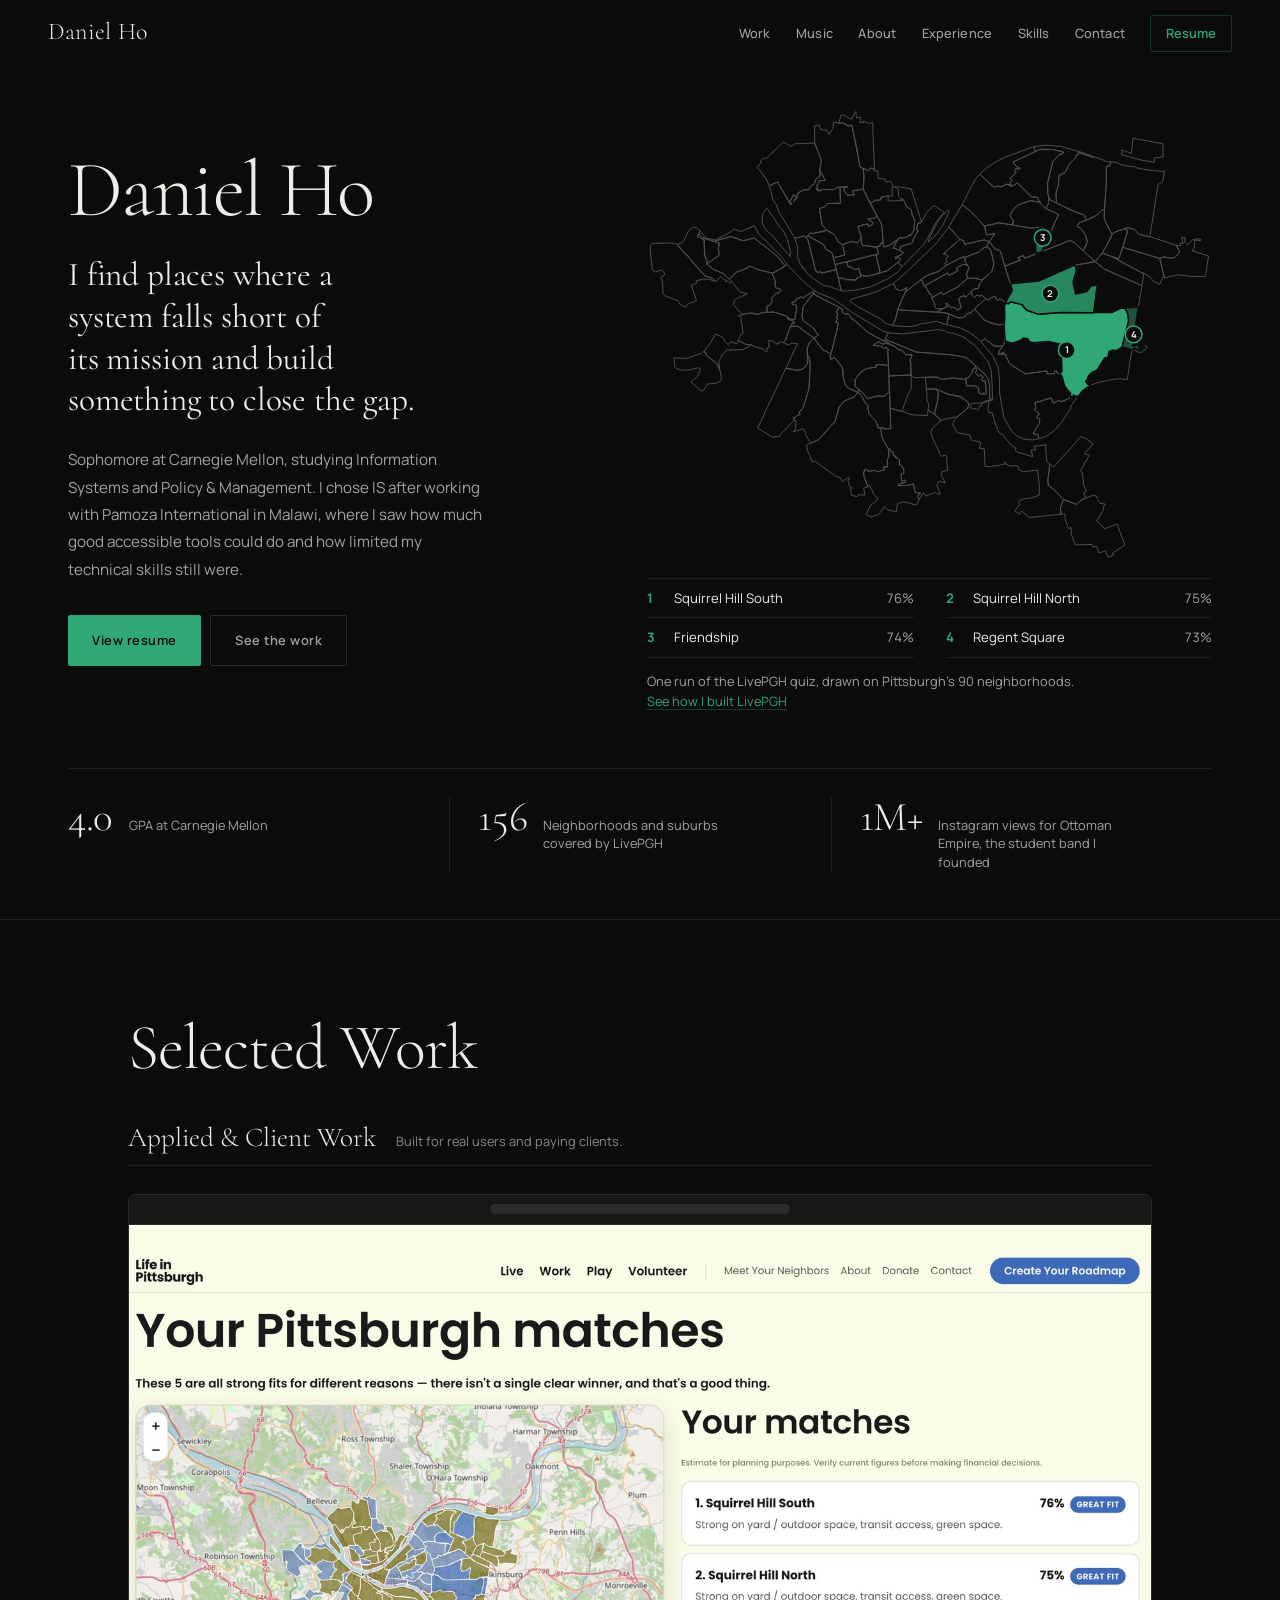
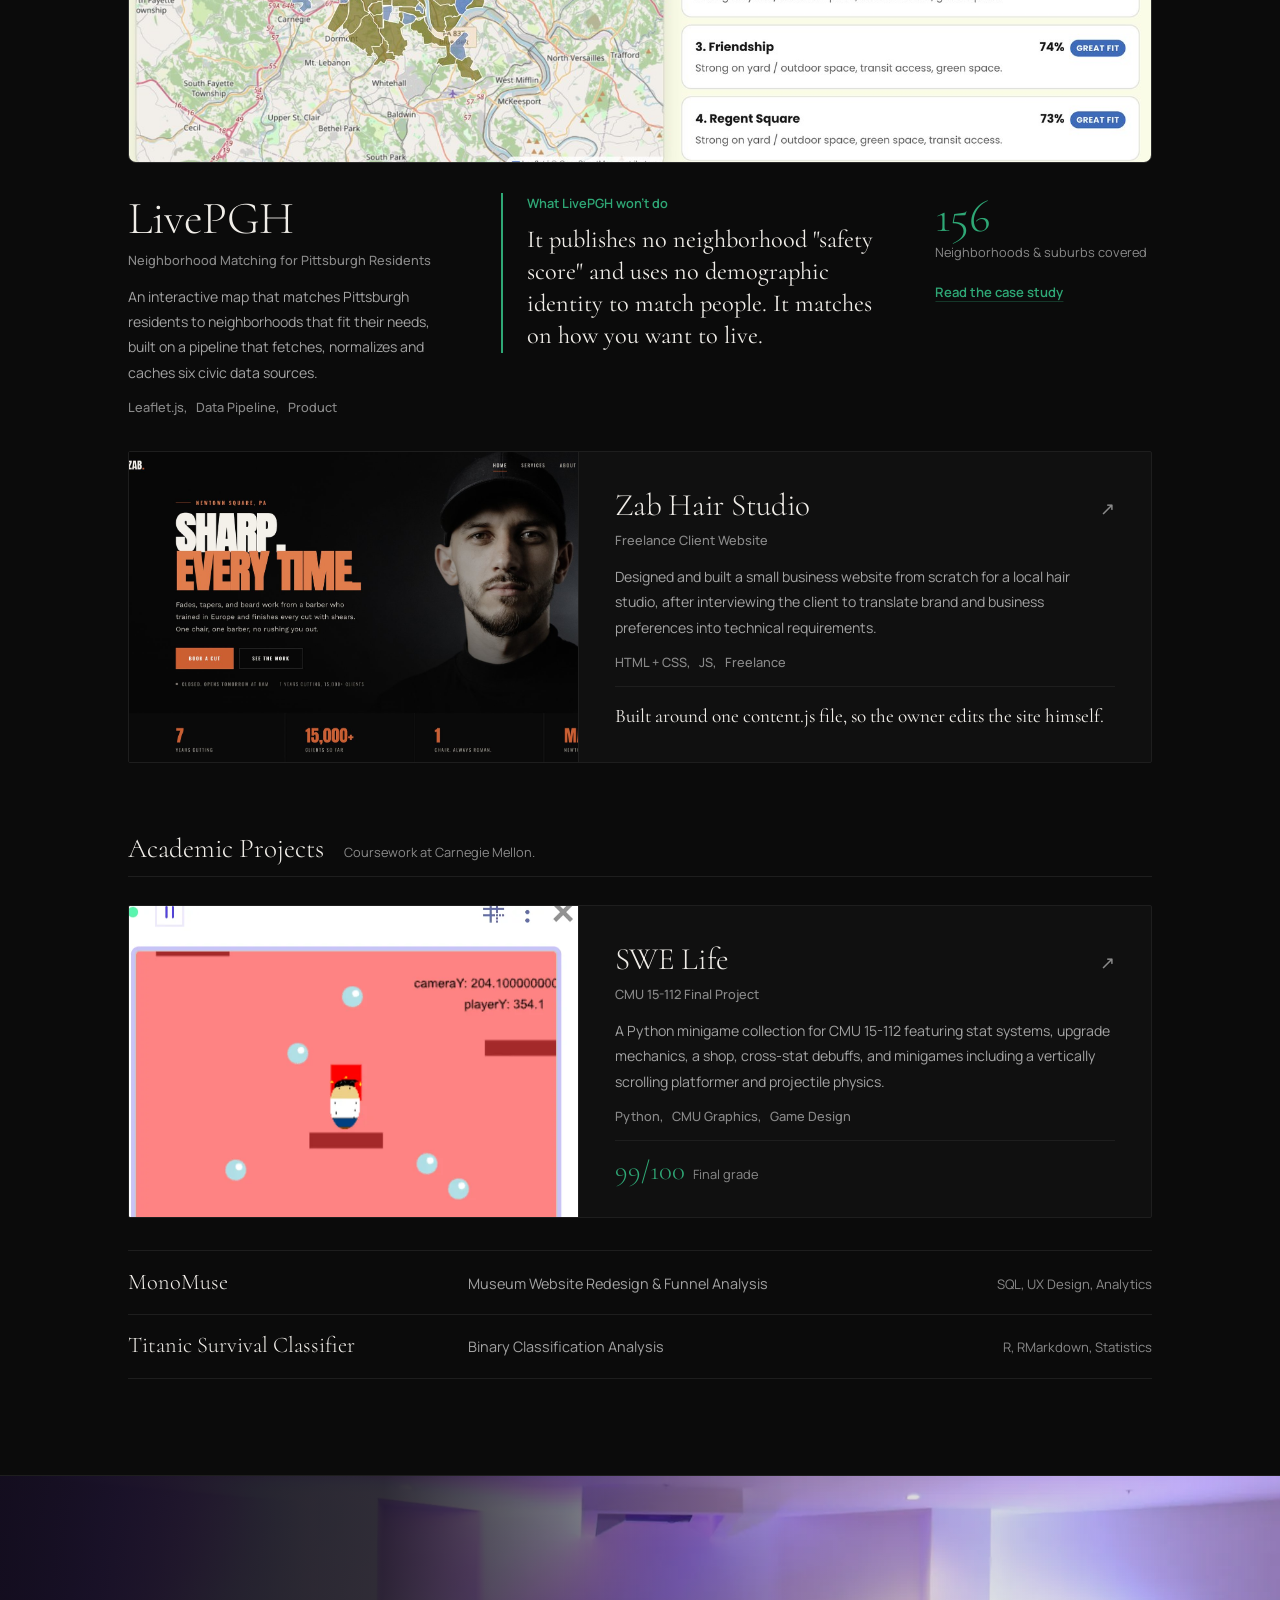
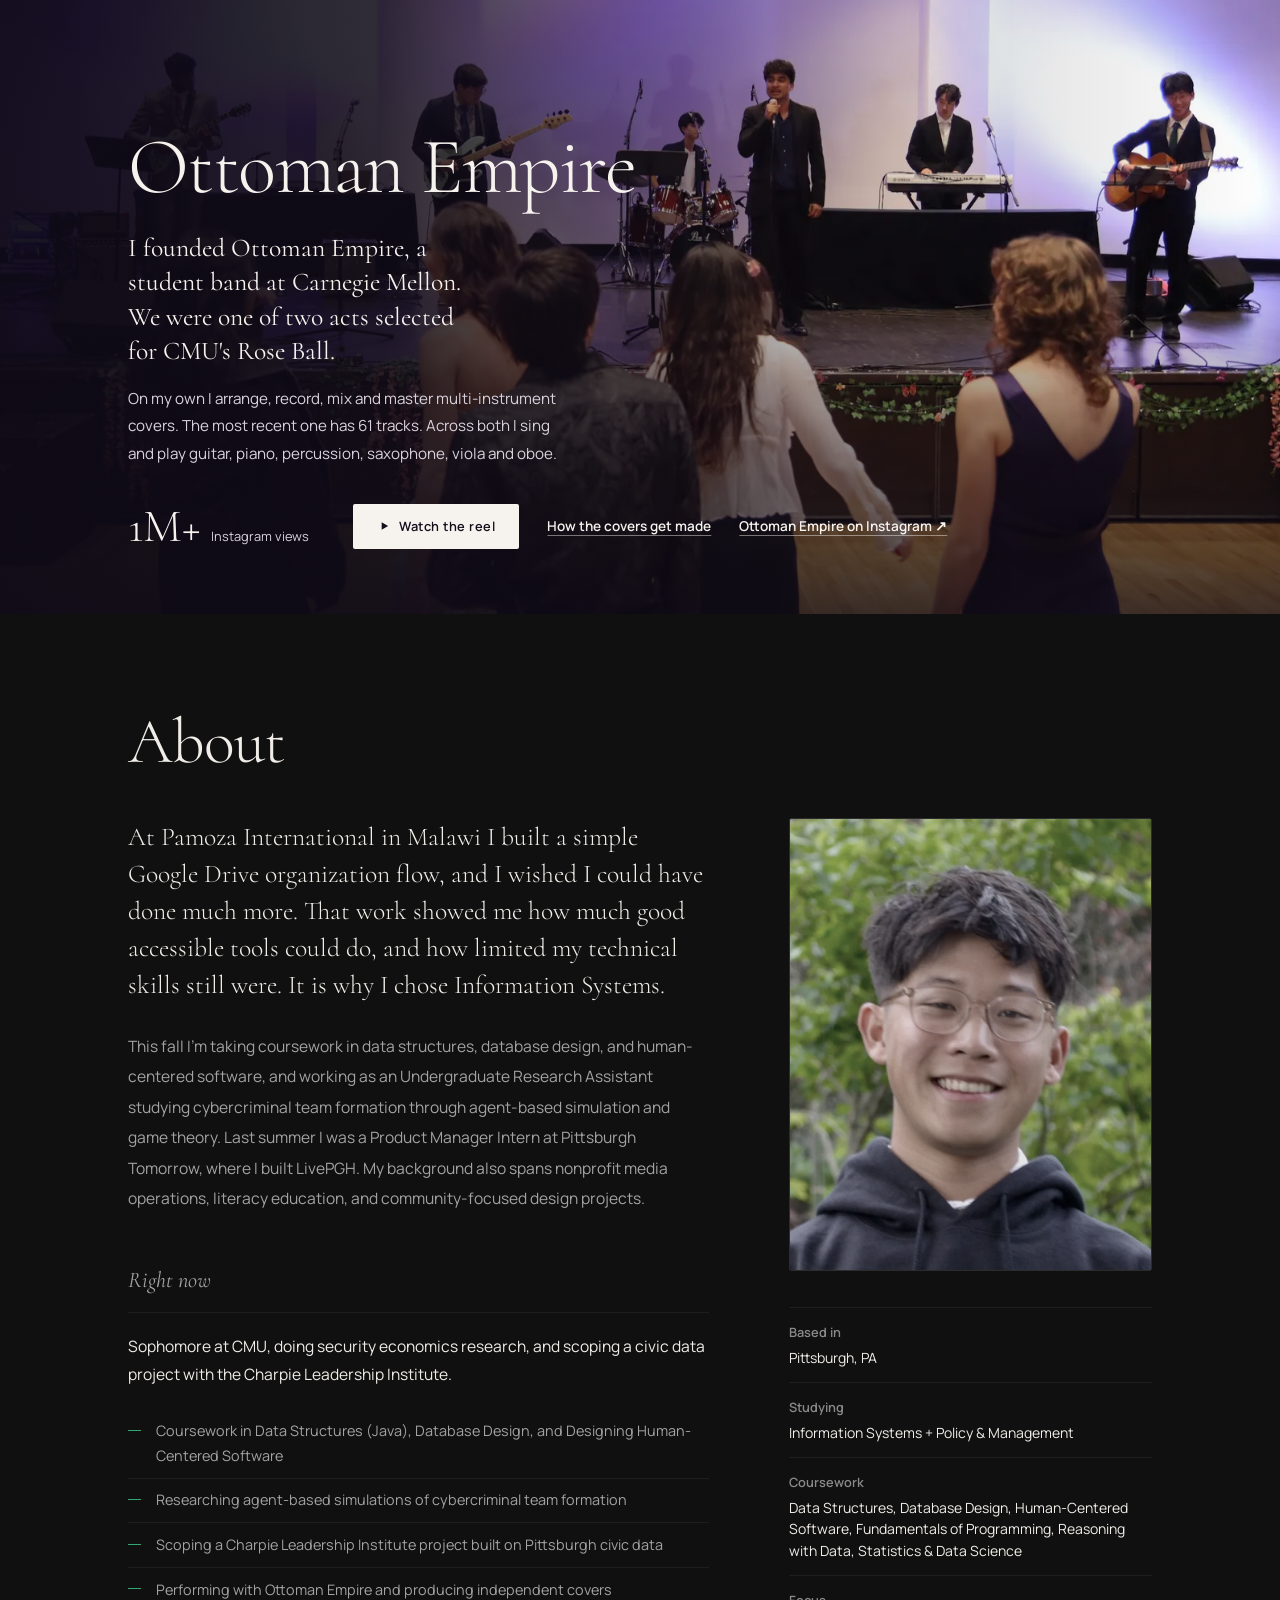
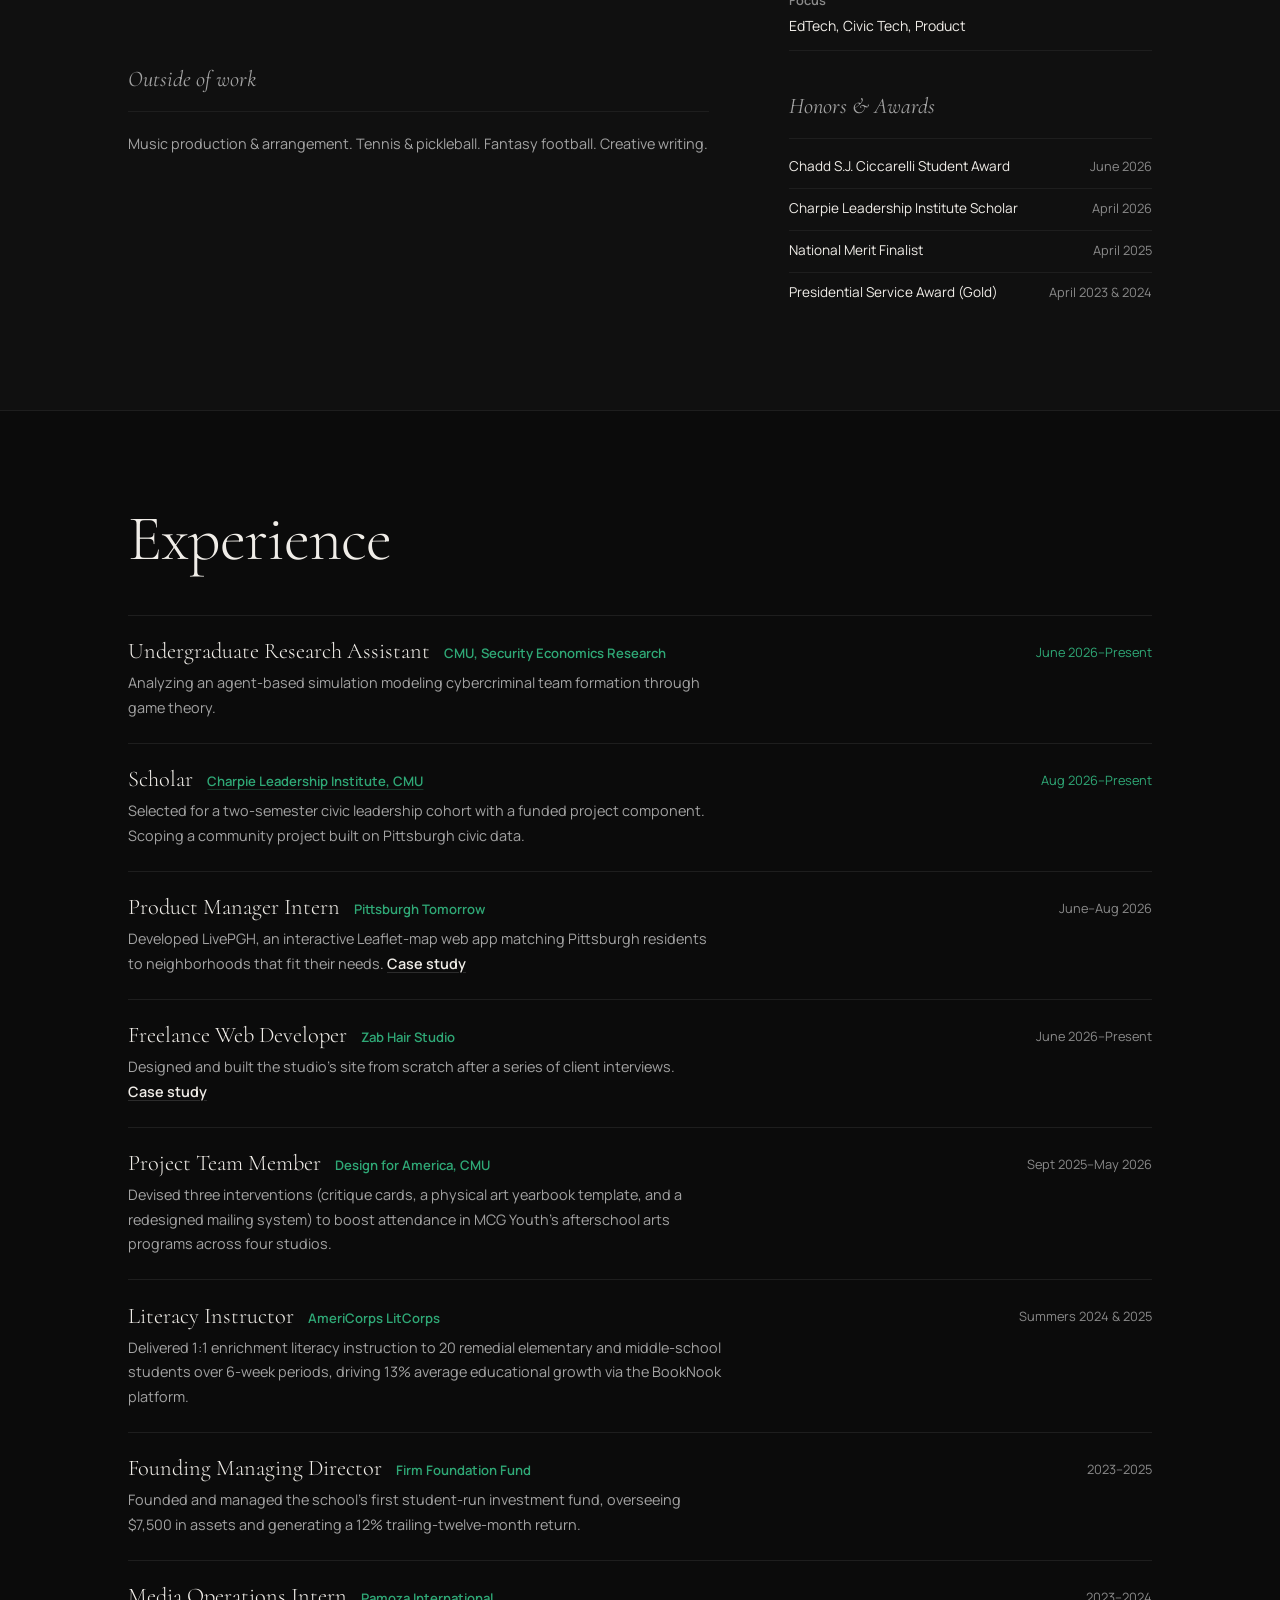
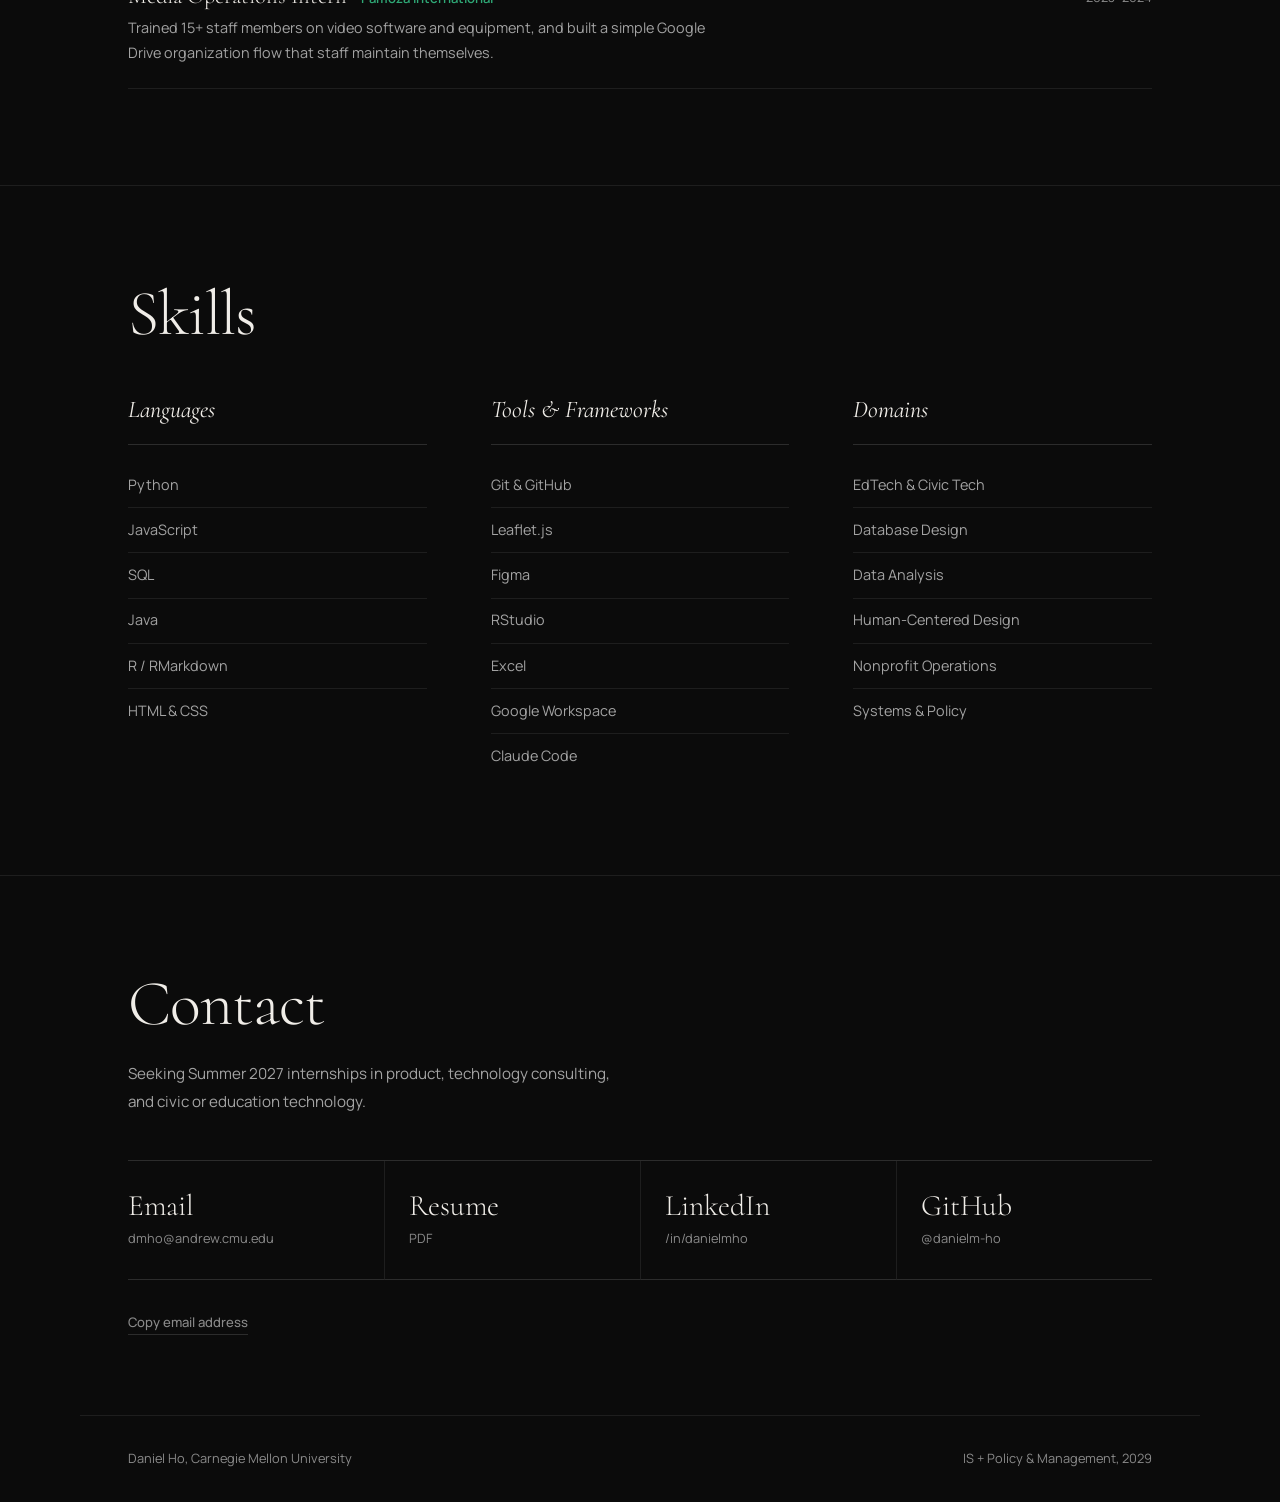
==== commit 23bdf7f6: "Type and spacing pass (V7) - No text below 12.8px: 26 declarations between .70 and .79rem raised to " ====
--- a/index.html
+++ b/index.html
@@ -152,7 +152,7 @@
     <a href="./static/files/resume.pdf" target="_blank" rel="noopener noreferrer" class="btn btn-fill">View resume</a>
     <a href="mailto:dmho@andrew.cmu.edu" class="btn btn-out">Email me</a>
   </div>
-  <p class="mob-foot">Carnegie Mellon University · IS + Policy &amp; Management · 2029</p>
+  <p class="mob-foot">Carnegie Mellon University, IS + Policy &amp; Management, 2029</p>
 </div>
 
 
@@ -202,7 +202,6 @@
       <div class="w">
         <header class="sec-hd rv">
           <h2 class="sec-title">Selected Work</h2>
-          <span class="sec-rule"></span>
         </header>
         <!-- Cards filled by PROJECTS in script.js (thumb + cardDesc + resultStat + cardTags) -->
         <div class="proj-grid"></div>
@@ -231,7 +230,6 @@
       <div class="w">
         <header class="sec-hd rv">
           <h2 class="sec-title">About</h2>
-          <span class="sec-rule"></span>
         </header>
 
         <div class="ab-g">
@@ -280,7 +278,6 @@
       <div class="w">
         <header class="sec-hd rv">
           <h2 class="sec-title">Experience</h2>
-          <span class="sec-rule"></span>
         </header>
         <!-- Rows filled by CONTENT.experience in script.js -->
         <div class="exp-list"></div>
@@ -292,7 +289,6 @@
       <div class="w">
         <header class="sec-hd rv">
           <h2 class="sec-title">Skills</h2>
-          <span class="sec-rule"></span>
         </header>
         <!-- Columns filled by CONTENT.skills in script.js -->
         <div class="sk-g rv"></div>
@@ -309,7 +305,6 @@
       <div class="w">
         <header class="sec-hd rv">
           <h2 class="sec-title">Contact</h2>
-          <span class="sec-rule"></span>
           <!-- Sub text filled by CONTENT.contact.sub in script.js -->
           <p class="sec-sub ct-sub"></p>
         </header>
@@ -350,8 +345,8 @@
 
     <!-- FOOTER -->
     <footer>
-      <span class="ft-name">Daniel Ho · Carnegie Mellon University</span>
-      <span class="ft-program">IS + Policy &amp; Management · 2029</span>
+      <span class="ft-name">Daniel Ho, Carnegie Mellon University</span>
+      <span class="ft-program">IS + Policy &amp; Management, 2029</span>
     </footer>
 
   </div><!-- /page-home -->
--- a/static/style.css
+++ b/static/style.css
@@ -100,7 +100,7 @@
   border-radius:   var(--r);
   background:      var(--ac);
   color:           var(--on-ac);
-  font-size:       .72rem;
+  font-size:       .8rem;
   font-weight:     700;
   letter-spacing:  .08em;
   text-decoration: none;
@@ -232,7 +232,7 @@
 .n-link {
   position:        relative;
   color:           var(--mu);
-  font-size:       .78rem;
+  font-size:       .8rem;
   font-weight:     500;
   letter-spacing:  .01em;
   text-decoration: none;
@@ -338,7 +338,7 @@
 .mob-link:hover { color: var(--tx); padding-left: .4rem; }
 
 .mob-foot {
-  font-size:      .72rem;
+  font-size:      .8rem;
   color:          var(--mu2);
   letter-spacing: .02em;
   margin-top:     2rem;
@@ -360,7 +360,7 @@
   padding:         .85rem 1.5rem;
   border-radius:   var(--r);
   font-family:     var(--sans);
-  font-size:       .74rem;
+  font-size:       .8rem;
   font-weight:     600;
   letter-spacing:  .04em;
   text-decoration: none;
@@ -534,10 +534,13 @@
 /* ══════════════════════════════════════════
    SECTIONS
 ══════════════════════════════════════════ */
-.sec { padding: 7rem 0; border-bottom: 1px solid var(--b1); }
+.sec { padding: 6rem 0; border-bottom: 1px solid var(--b1); }
 #work { border-top: 1px solid var(--b1); }
-
-.sec-hd { margin-bottom: 3.5rem; }
+/* About sits on a slightly raised surface, so the page isn't five sections
+   of identical ground separated by the same hairline. */
+#about { background: var(--s1); }
+
+.sec-hd { margin-bottom: 2.75rem; }
 
 .sec-title {
   font-family:    var(--serif);
@@ -547,12 +550,6 @@
   line-height:    1;
 }
 
-.sec-rule {
-  display:    block;
-  height:     1px;
-  background: var(--b1);
-  margin-top: 1.5rem;
-}
 
 .sec-sub {
   margin-top:  1.5rem;
@@ -573,12 +570,12 @@
   flex-wrap:   wrap;
   align-items: center;
   gap:         .5rem;
-  font-size:   .72rem;
+  font-size:   .8rem;
   font-weight: 500;
   color:       var(--mu2);
 }
-.meta-line > span { display: inline-flex; align-items: center; gap: .5rem; }
-.meta-line > span:not(:last-child)::after { content: '/'; color: var(--b2); }
+.meta-line > span { display: inline-flex; align-items: center; }
+.meta-line > span:not(:last-child)::after { content: ','; color: inherit; }
 
 
 /* ══════════════════════════════════════════
@@ -667,7 +664,7 @@
   justify-content: center;
   aspect-ratio:    16 / 9;
   color:           var(--mu2);
-  font-size:       .75rem;
+  font-size:       .8rem;
 }
 
 .frame-bar {
@@ -715,7 +712,7 @@
 /* The pull statement: the one thing on the block set large enough to be
    read without choosing to. */
 .proj-pull { padding-left: 1.5rem; border-left: 2px solid var(--ac); }
-.proj-pull-l { font-size: .78rem; font-weight: 600; color: var(--ac); margin-bottom: .6rem; }
+.proj-pull-l { font-size: .8rem; font-weight: 600; color: var(--ac); margin-bottom: .6rem; }
 .proj-pull-t {
   font-family: var(--serif);
   font-weight: 400;
@@ -728,7 +725,7 @@
 .proj-feature-end { display: flex; flex-direction: column; gap: 1.25rem; align-items: flex-start; }
 .proj-feature-end .proj-stat { flex-direction: column; gap: .3rem; }
 .proj-feature-end .proj-stat-v { font-size: 2.9rem; }
-.proj-feature-end .proj-stat-l { max-width: none; font-size: .78rem; }
+.proj-feature-end .proj-stat-l { max-width: none; font-size: .8rem; }
 
 .proj-more {
   font-size:             .82rem;
@@ -844,7 +841,7 @@
 .proj-a:hover .proj-title { color: var(--ac); }
 
 .proj-sub {
-  font-size:   .74rem;
+  font-size:   .8rem;
   font-weight: 500;
   color:       var(--mu2);
   margin-top:  -.35rem;
@@ -882,7 +879,7 @@
   line-height: 1;
   color:       var(--ac);
 }
-.proj-stat-l { font-size: .7rem; color: var(--mu2); line-height: 1.3; max-width: 12ch; }
+.proj-stat-l { font-size: .8rem; color: var(--mu2); line-height: 1.3; max-width: 12ch; }
 
 .arr {
   font-family: var(--sans);
@@ -1000,7 +997,7 @@
   border-radius: var(--r);
   color:         #f6f2ee;
   font-family:   var(--sans);
-  font-size:     .78rem;
+  font-size:     .8rem;
   font-weight:   600;
   cursor:        pointer;
 }
@@ -1045,7 +1042,7 @@
 /* Year column. Current roles read "— Present" already; the accent on the
    year does the rest. No badge, no pulsing dot. */
 .exp-yr {
-  font-size:   .74rem;
+  font-size:   .8rem;
   color:       var(--mu2);
   padding-top: .3rem;
   text-align:  right;
@@ -1210,7 +1207,7 @@
   border-bottom:  1px solid var(--b1);
 }
 .fact-row:first-child { border-top: 1px solid var(--b1); }
-.fact-l { font-size: .72rem; font-weight: 600; color: var(--mu2); }
+.fact-l { font-size: .8rem; font-weight: 600; color: var(--mu2); }
 .fact-v { font-size: .875rem; color: var(--tx); line-height: 1.55; }
 
 .ab-honors { display: flex; flex-direction: column; }
@@ -1237,7 +1234,7 @@
 }
 .hon-mini:last-child { border-bottom: none; }
 
-.hon-mini-yr { color: var(--mu2); font-size: .72rem; white-space: nowrap; }
+.hon-mini-yr { color: var(--mu2); font-size: .8rem; white-space: nowrap; }
 
 
 /* ══════════════════════════════════════════
@@ -1354,7 +1351,7 @@
   align-items:     center;
   justify-content: space-between;
   gap:             1rem;
-  font-size:       .74rem;
+  font-size:       .8rem;
   color:           var(--mu2);
   border-top:      1px solid var(--b1);
 }
@@ -1371,7 +1368,7 @@
   display:         inline-flex;
   align-items:     center;
   gap:             .6rem;
-  font-size:       .78rem;
+  font-size:       .8rem;
   font-weight:     500;
   color:           var(--mu);
   text-decoration: none;
@@ -1426,7 +1423,7 @@
 
 .pd-meta { display: flex; gap: 3rem; flex-wrap: wrap; }
 .pd-meta-item { display: flex; flex-direction: column; gap: .3rem; }
-.pd-meta-lbl  { font-size: .72rem; color: var(--mu2); }
+.pd-meta-lbl  { font-size: .8rem; color: var(--mu2); }
 .pd-meta-val  { font-size: .9rem; font-weight: 500; }
 
 .pd-media { padding: 3rem 3rem 0; max-width: 1120px; margin: 0 auto; }
@@ -1449,7 +1446,7 @@
   background:      var(--ac);
   color:           var(--on-ac);
   font-family:     var(--sans);
-  font-size:       .78rem;
+  font-size:       .8rem;
   font-weight:     700;
   box-shadow:      0 0 0 3px rgba(255, 255, 255, .85);
 }
@@ -1482,7 +1479,7 @@
   border-radius:   50%;
   background:      var(--ac);
   color:           var(--on-ac);
-  font-size:       .75rem;
+  font-size:       .8rem;
   font-weight:     700;
 }
 
@@ -1542,7 +1539,7 @@
   border:           none;
   color:            var(--tx);
   font-family:      var(--sans);
-  font-size:        .78rem;
+  font-size:        .8rem;
   font-weight:      500;
   cursor:           pointer;
   transition:       background .3s;
@@ -1588,7 +1585,7 @@
   display:         flex;
   align-items:     center;
   justify-content: center;
-  font-size:       .75rem;
+  font-size:       .8rem;
   color:           var(--mu2);
   background:      var(--s1);
 }
@@ -1650,7 +1647,7 @@
   padding-top:    .4rem;
 }
 .pd-side-s   { display: flex; flex-direction: column; gap: .5rem; }
-.pd-side-lbl { font-size: .78rem; font-weight: 600; color: var(--mu2); }
+.pd-side-lbl { font-size: .8rem; font-weight: 600; color: var(--mu2); }
 .pd-side-stack { font-size: .9rem; color: var(--mu); line-height: 1.75; }
 
 /* Result figure, given real typographic weight instead of being buried
@@ -1680,7 +1677,7 @@
   transition:      padding-left .4s var(--ease);
 }
 .pd-next-a:hover { padding-left: .6rem; }
-.pd-next-lbl { font-size: .74rem; color: var(--mu2); display: block; margin-bottom: .5rem; }
+.pd-next-lbl { font-size: .8rem; color: var(--mu2); display: block; margin-bottom: .5rem; }
 .pd-next-title {
   font-family: var(--serif);
   font-weight: var(--dw);
@@ -1704,7 +1701,7 @@
 /* ── RESPONSIVE ── */
 @media (max-width: 1080px) {
   .n-links { gap: 1.2rem; }
-  .n-link  { font-size: .74rem; }
+  .n-link  { font-size: .8rem; }
   .ab-g    { gap: 3.5rem; }
   .exp-row { grid-template-columns: 1fr 7rem; gap: 0 1.5rem; }
 }
@@ -1755,7 +1752,7 @@
      when the whole map is 340px wide. */
   .h-map-mark-i { transform: scale(1.75); }
   .h-map-list { gap: 0 1.25rem; }
-  .h-map-list li { font-size: .78rem; gap: .45rem; }
+  .h-map-list li { font-size: .8rem; gap: .45rem; }
 
   /* Figures stack as ruled rows: three columns at phone width leaves each
      label two words wide. */
@@ -1803,7 +1800,7 @@
   .pd-gallery { padding-bottom: 3rem; }
   .pd-gallery .m-grid { padding-top: 2.25rem; }
   .shot-notes { grid-template-columns: 1fr; gap: .9rem; }
-  .shot-pin { width: 22px; height: 22px; margin: -11px 0 0 -11px; font-size: .7rem; box-shadow: 0 0 0 2px rgba(255, 255, 255, .85); }
+  .shot-pin { width: 22px; height: 22px; margin: -11px 0 0 -11px; font-size: .8rem; box-shadow: 0 0 0 2px rgba(255, 255, 255, .85); }
   .proj-body { padding: 1.35rem 1.35rem 1.35rem; }
   .arr       { display: none; }
 
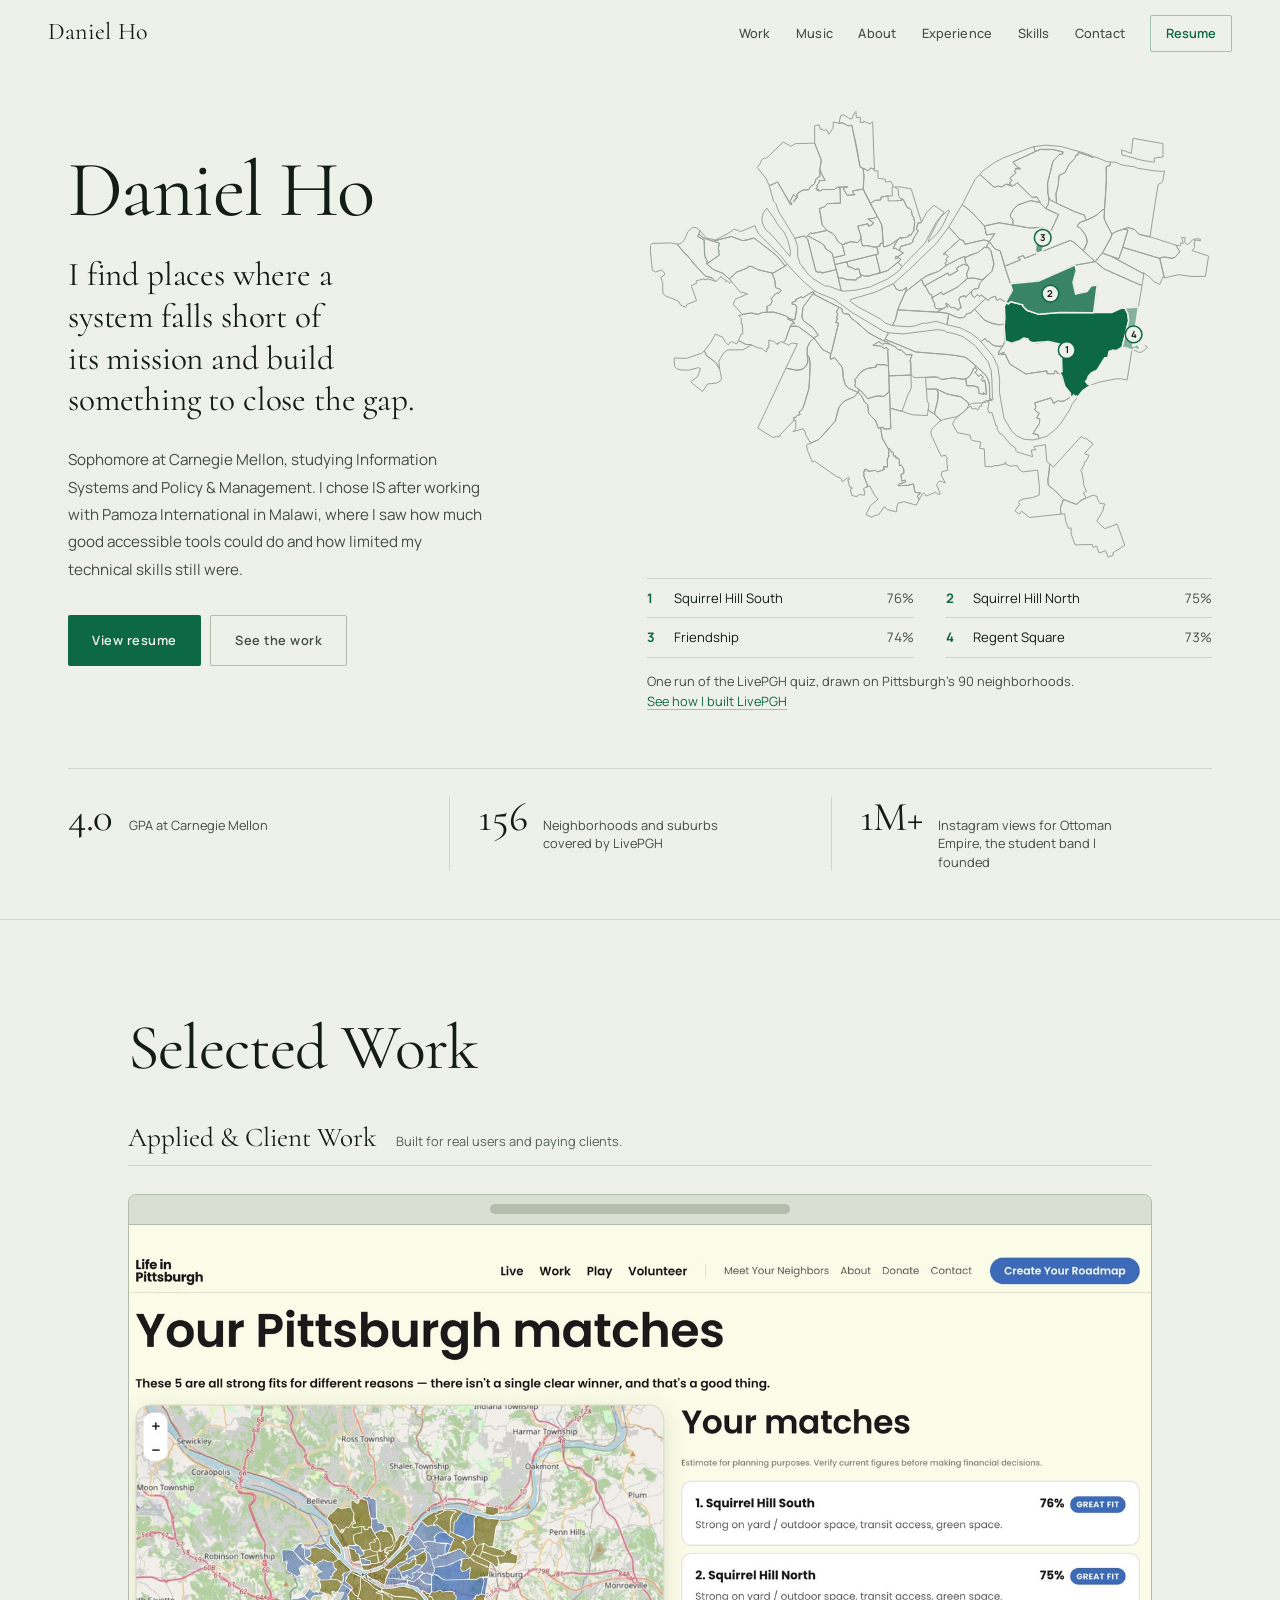
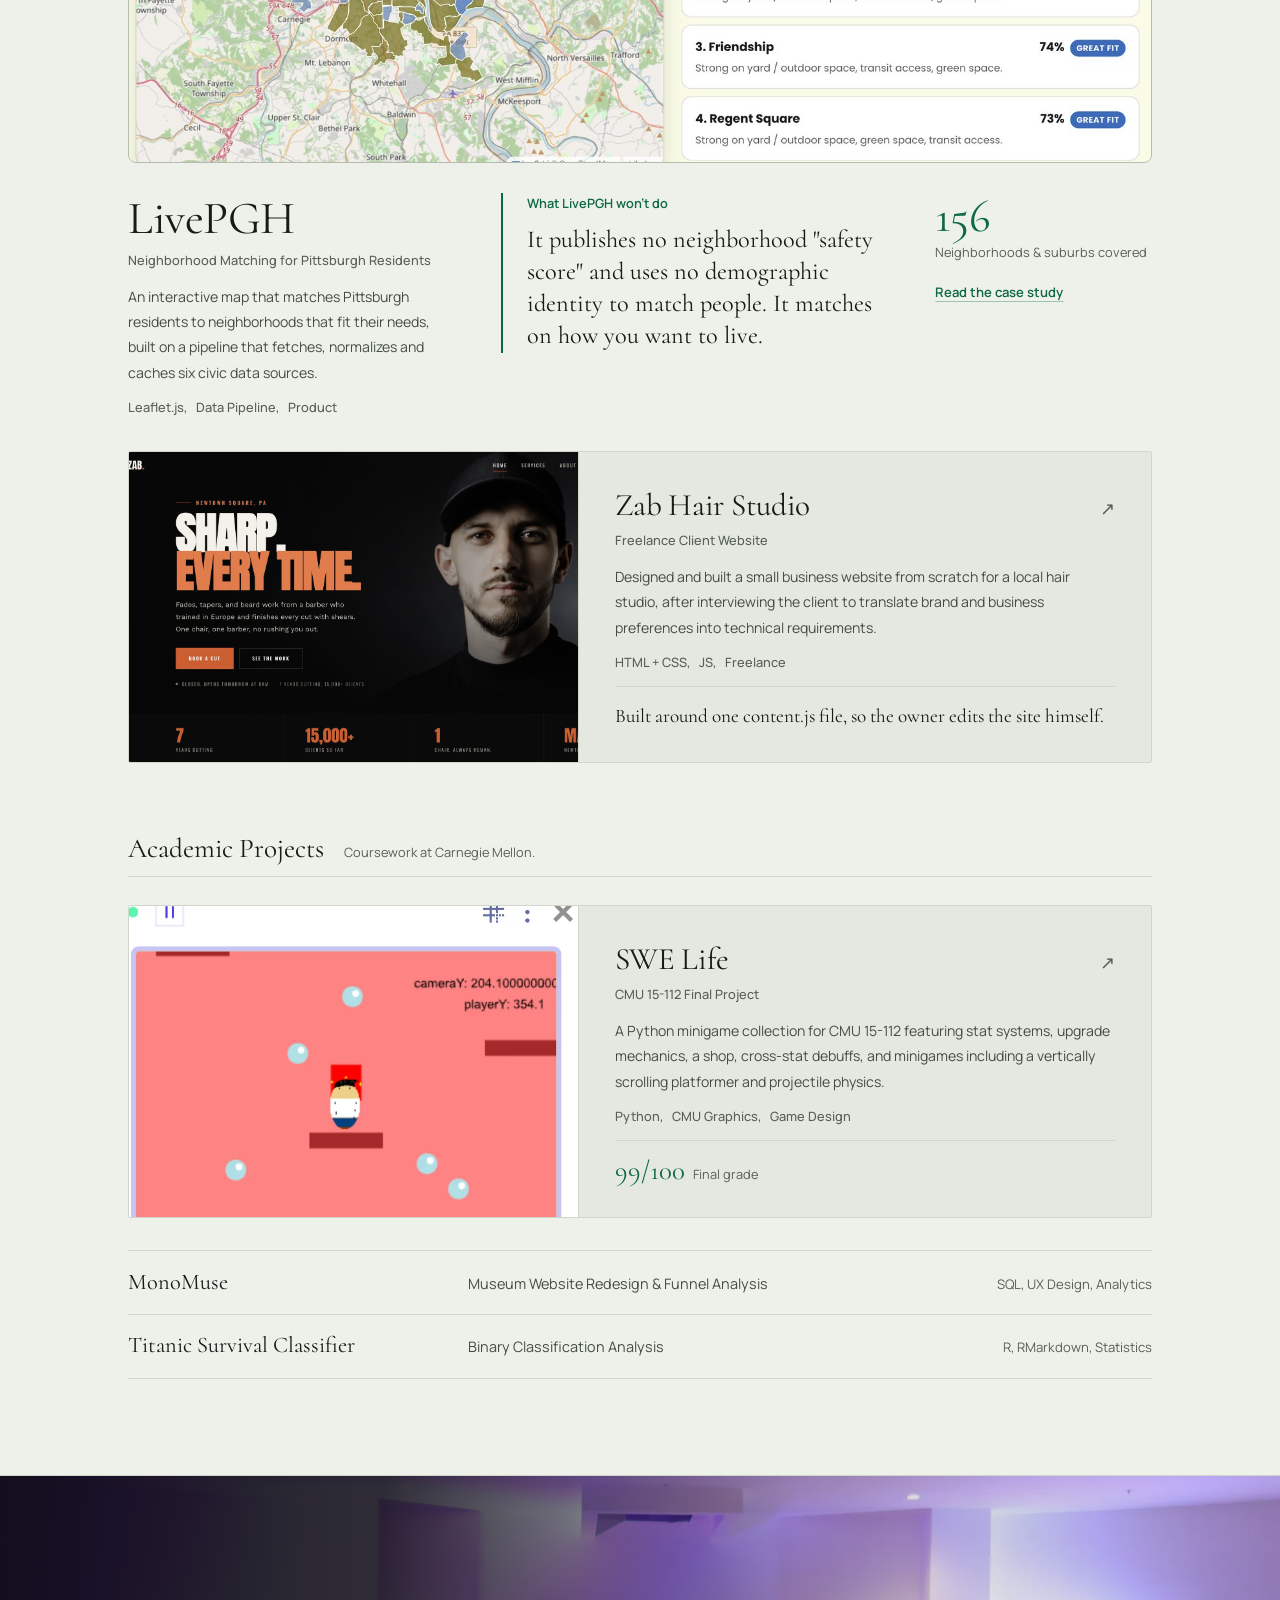
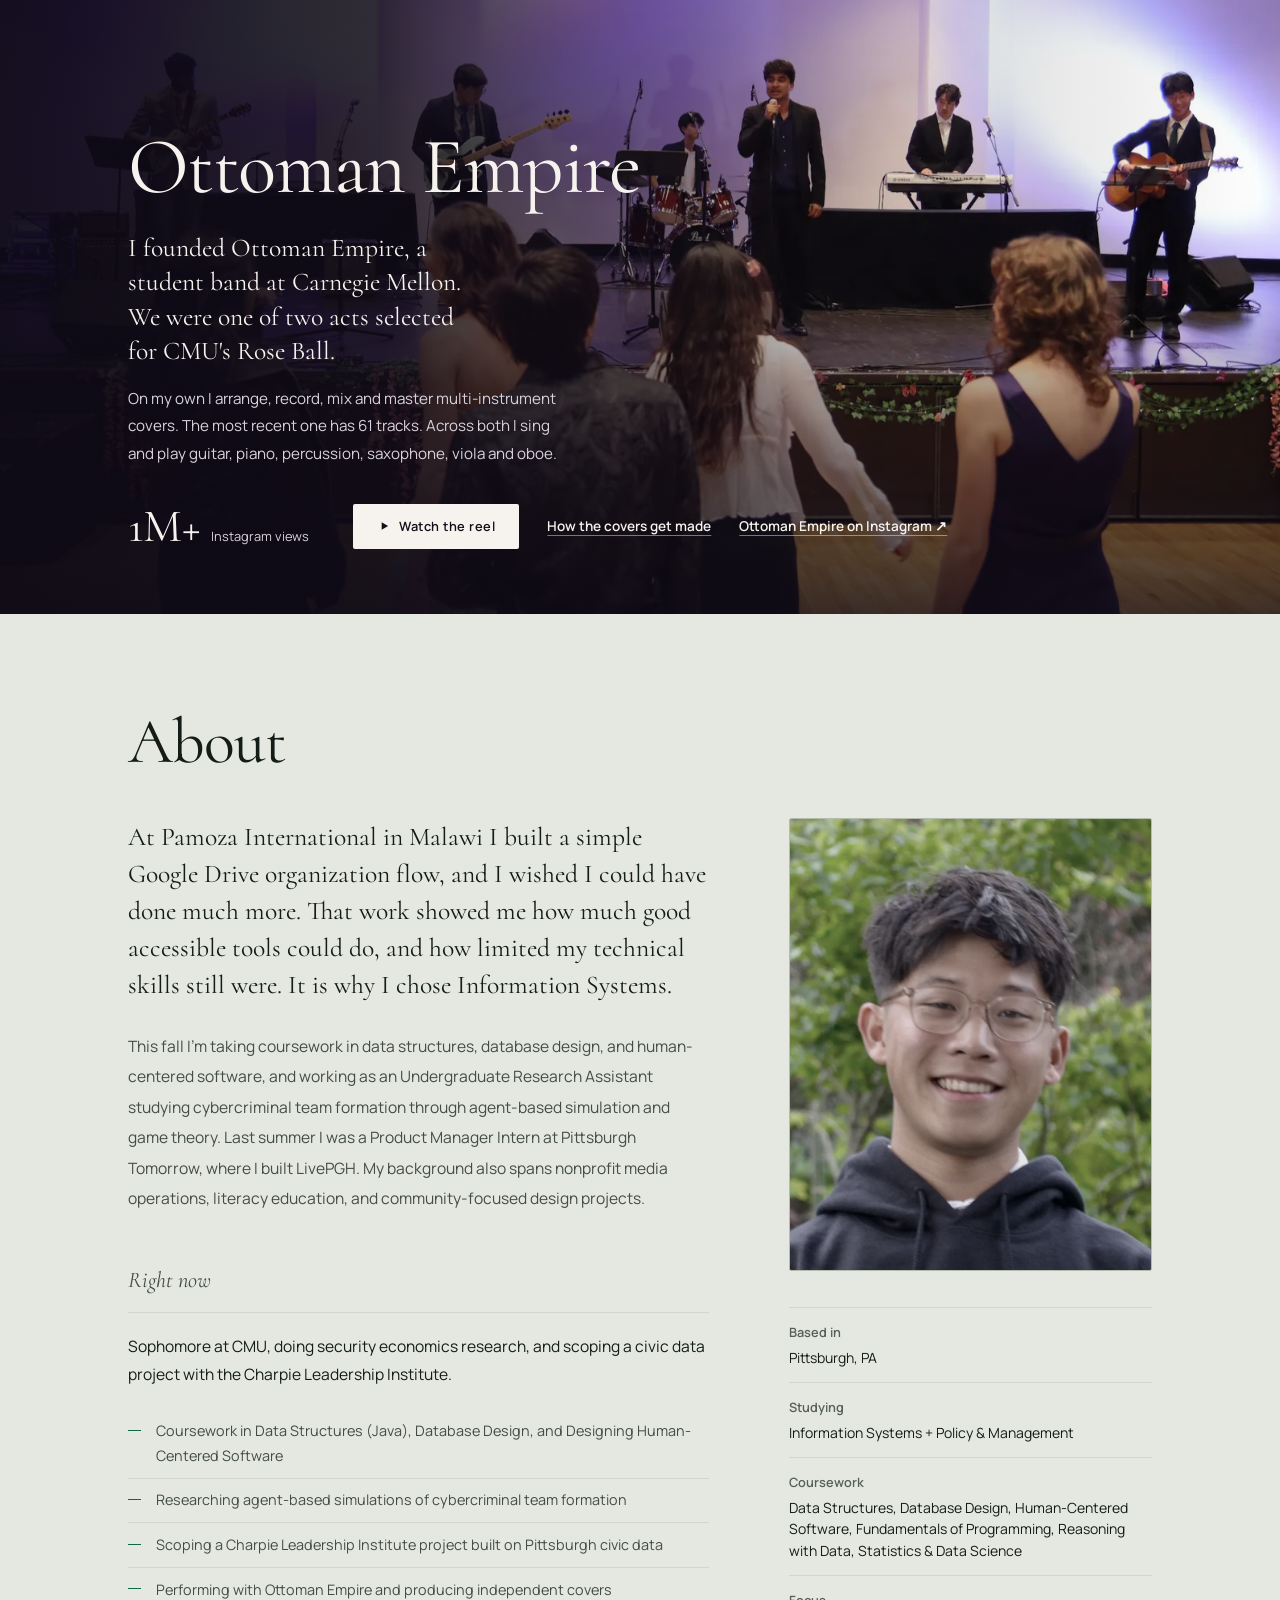
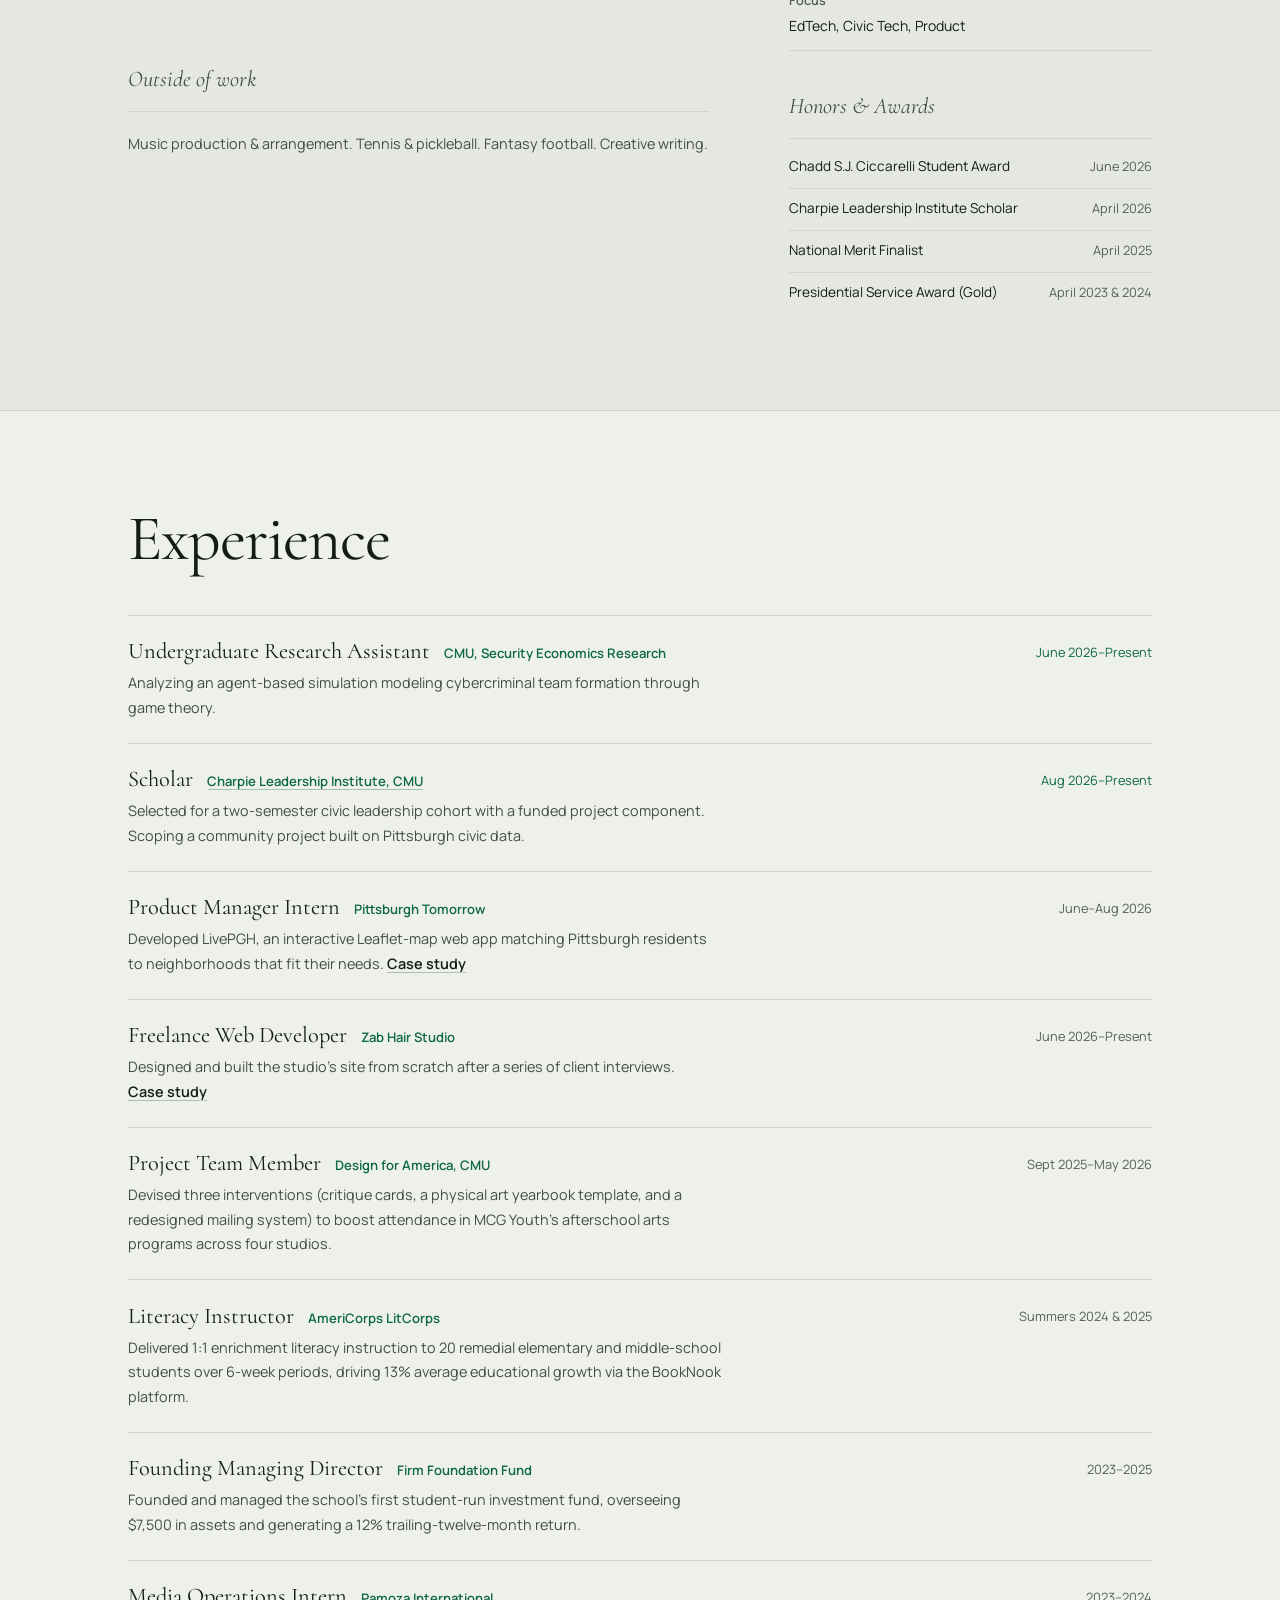
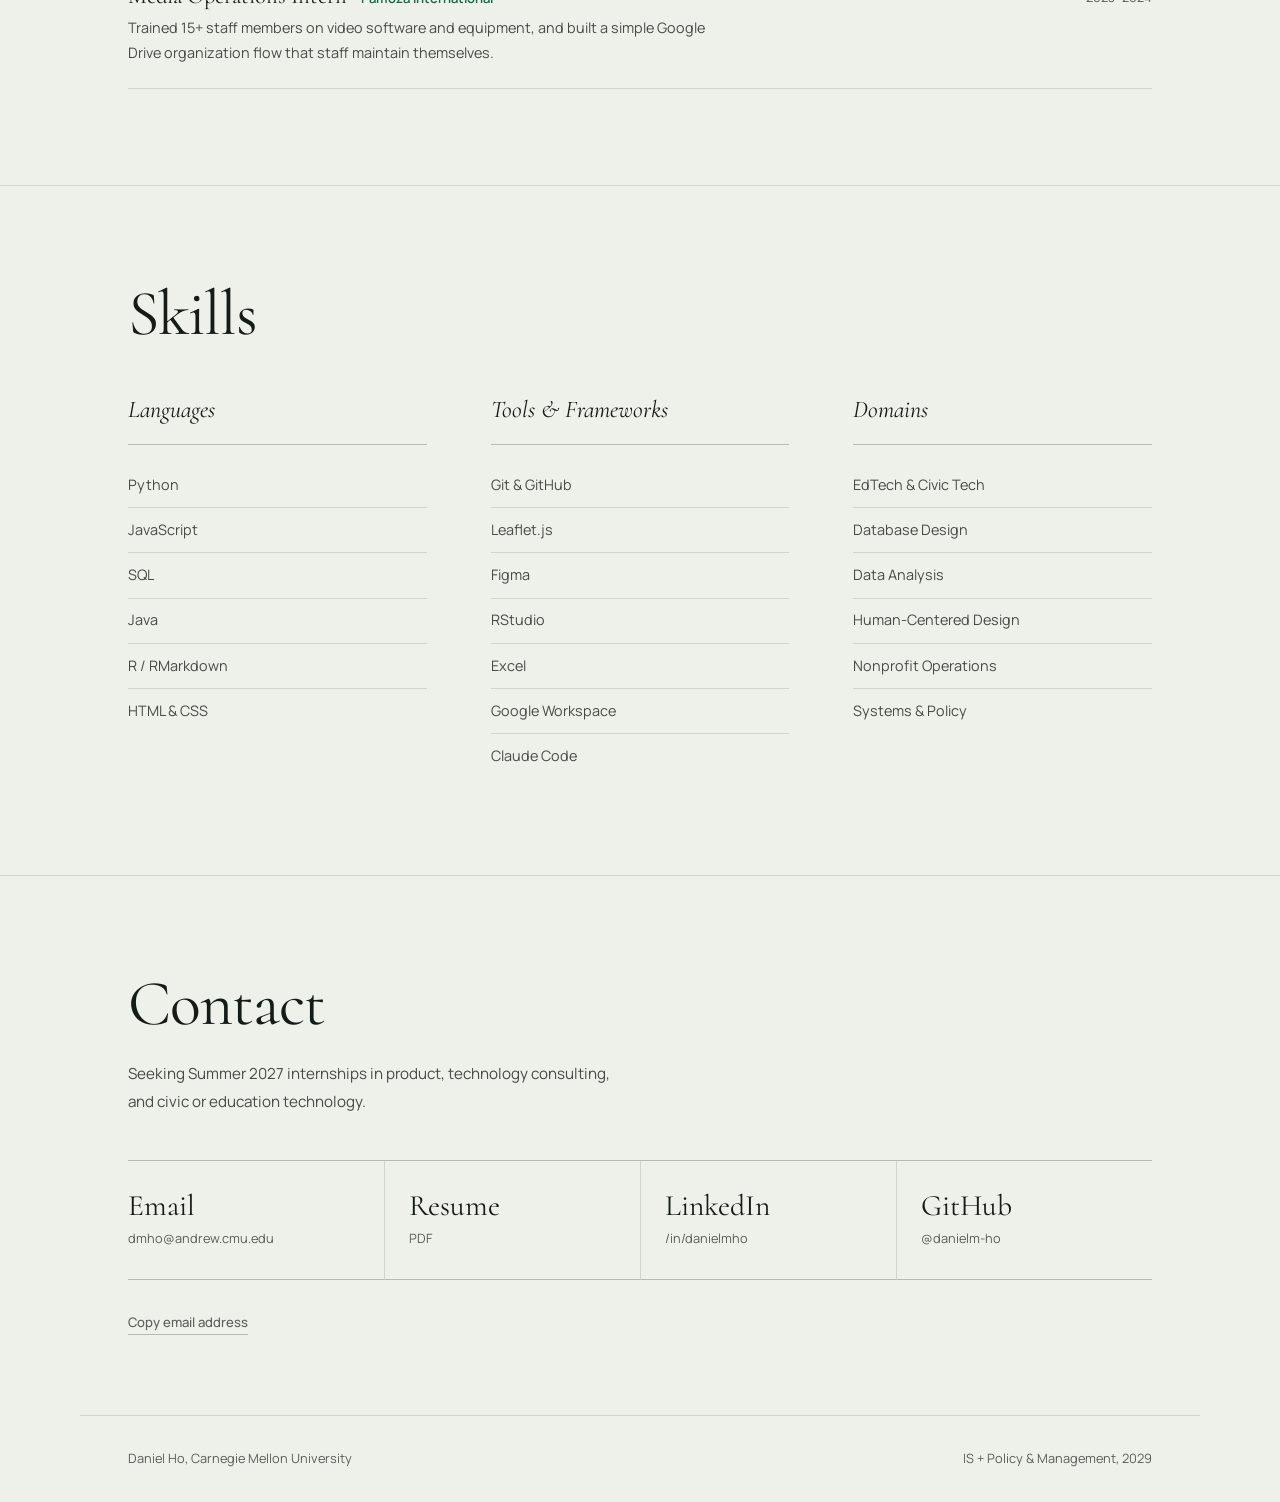
==== commit 4c63f7ae: "Bigger swing: light 'paper' theme (V9) - The page becomes cool off-white paper with green-black ink;" ====
--- a/index.html
+++ b/index.html
@@ -13,23 +13,23 @@
        iMessage and Slack expect). -->
   <!-- META:START -->
   <title>Daniel Ho | Information Systems at CMU | Product & Civic Tech</title>
-  <meta name="description" content="Daniel Ho, sophomore at Carnegie Mellon studying Information Systems and Policy & Management. Undergraduate researcher and builder of civic and education tools.">
+  <meta name="description" content="Daniel Ho, sophomore at Carnegie Mellon studying Information Systems and Policy & Management. I find places where a system falls short of its mission and build something to close the gap.">
   <link rel="canonical" href="https://danielm-ho.github.io/portfolio/">
   <meta property="og:site_name" content="Daniel Ho">
   <meta property="og:title" content="Daniel Ho | Information Systems at CMU">
-  <meta property="og:description" content="CMU Information Systems and Policy & Management student, undergraduate researcher, and builder of civic and education tools. Class of 2029.">
+  <meta property="og:description" content="I find places where a system falls short of its mission and build something to close the gap. Information Systems and Policy & Management at Carnegie Mellon, Class of 2029.">
   <meta property="og:image" content="https://danielm-ho.github.io/portfolio/static/og/og-home.jpg">
   <meta property="og:image:width" content="1200">
   <meta property="og:image:height" content="630">
-  <meta property="og:image:alt" content="Daniel Ho, Carnegie Mellon University, Information Systems + Policy & Management">
+  <meta property="og:image:alt" content="Daniel Ho. I find places where a system falls short of its mission and build something to close the gap. Beside the text, an outline map of Pittsburgh's neighborhoods with four filled in.">
   <meta property="og:url" content="https://danielm-ho.github.io/portfolio/">
   <meta property="og:type" content="website">
   <meta name="twitter:card" content="summary_large_image">
   <meta name="twitter:title" content="Daniel Ho | Information Systems at CMU">
-  <meta name="twitter:description" content="CMU Information Systems and Policy & Management student, undergraduate researcher, and builder of civic and education tools. Class of 2029.">
+  <meta name="twitter:description" content="I find places where a system falls short of its mission and build something to close the gap. Information Systems and Policy & Management at Carnegie Mellon, Class of 2029.">
   <meta name="twitter:image" content="https://danielm-ho.github.io/portfolio/static/og/og-home.jpg">
   <!-- META:END -->
-  <meta name="theme-color" content="#0b0b0b">
+  <meta name="theme-color" content="#eef0ea">
 
   <!-- Structured data for search engines -->
   <script type="application/ld+json">
--- a/static/style.css
+++ b/static/style.css
@@ -25,42 +25,74 @@
 *, *::before, *::after { box-sizing: border-box; margin: 0; padding: 0; }
 
 :root {
+  /* ── PAPER THEME ──────────────────────────────────────────────────────
+     A cool, faintly green paper with green-black ink: the page is meant to
+     read like a printed survey map, which is what the hero is. The accent
+     is the same green as before, deepened so it holds 5.9:1 on paper.
+
+     The previous dark palette is kept below under [data-theme="dark"].
+     To switch the whole site back, put data-theme="dark" on the <html>
+     tag in index.html and re-run tools/build-pages.mjs. */
+  --bg:    #eef0ea;
+  --s1:    #e5e8e0;
+  --s2:    #dadfd4;
+  --b1:    #d0d6ca;
+  --b2:    #b4bcae;
+  --tx:    #131c17;
+  --mu:    #434d46; /* body-copy ink, 7.7:1 on --bg */
+  --mu2:   #566058; /* metadata ink, 5.8:1 on --bg, 4.9:1 on --s2 */
+  --ac:    #0d6845;
+  --ac-hi: #0a5237;                        /* accent, pressed/hover */
+  --aca:   rgba(13, 104, 69, .08);
+  --acb:   rgba(13, 104, 69, .34);
+  --on-ac: #f4f6f1;                        /* text on an accent-coloured fill */
+  --map-line:  #9aa396;                    /* neighborhood outlines in the hero map */
+  --map-hover: rgba(19, 28, 23, .07);
+  --nav-bg:    rgba(238, 240, 234, .88);
+  --card-hi:   #dfe3d9;                    /* card background on hover */
+  --thumb-bg:  #dadfd4;
+
+  --serif: 'orpheus-pro', 'Orpheus Pro', 'Cormorant', 'Cormorant Garamond',
+           'Iowan Old Style', Georgia, 'Times New Roman', serif;
+  --sans:  'Manrope', -apple-system, BlinkMacSystemFont, 'Segoe UI', Roboto, Helvetica, Arial, sans-serif;
+
+  /* Display weight, in one place. Cormorant Light carries the elegance at
+     large sizes; if Orpheus loads, 300 resolves to its Regular. */
+  --dw: 400;   /* display weight. Light (300) reads thin as dark ink on paper. */
+
+  --ease:  cubic-bezier(.16, 1, .3, 1);
+  --ease2: cubic-bezier(.33, 1, .68, 1);
+
+  /* Nav height, referenced by scroll-margin so anchored sections don't
+     land underneath the fixed bar. */
+  --nav-h: 68px;
+
+  /* Corners are near-square throughout. Softly rounded cards and pill
+     tags are the visual default of template/generated layouts; sharp
+     edges and rules read as typeset. */
+  --r: 2px;
+}
+
+:root[data-theme="dark"] {
   --bg:    #0b0b0b;
   --s1:    #101010;
   --s2:    #171717;
   --b1:    #1e1e1e;
   --b2:    #2c2c2c;
   --tx:    #f0ede8;
-  --mu:    #a3a3a3; /* body-copy grey — 7.4:1 on --bg */
-  --mu2:   #8a8a8a; /* metadata grey — 5.3:1 on --bg, clears WCAG AA */
+  --mu:    #a3a3a3;
+  --mu2:   #8a8a8a;
   --ac:    #2fa876;
+  --ac-hi: #3fbf8a;
   --aca:   rgba(47, 168, 118, .10);
   --acb:   rgba(47, 168, 118, .28);
-  --on-ac: #0b0b0b;                        /* text on an accent-coloured fill */
-  --map-line:  #4d4d4d;                    /* neighborhood outlines in the hero map */
+  --on-ac: #0b0b0b;
+  --map-line:  #4d4d4d;
   --map-hover: rgba(240, 237, 232, .07);
-
-  /* 'orpheus-pro' is the Adobe Fonts family name; 'Orpheus Pro' catches a
-     locally installed desktop licence. Cormorant is the free fallback. */
-  --serif: 'orpheus-pro', 'Orpheus Pro', 'Cormorant', 'Cormorant Garamond',
-           'Iowan Old Style', Georgia, 'Times New Roman', serif;
-  --sans:  'Manrope', -apple-system, BlinkMacSystemFont, 'Segoe UI', Roboto, Helvetica, Arial, sans-serif;
-
-  /* Display weight, in one place. Cormorant Light carries the elegance at
-     large sizes; if Orpheus loads, 300 resolves to its Regular. */
+  --nav-bg:    rgba(11, 11, 11, .84);
+  --card-hi:   #131313;
+  --thumb-bg:  #0d0d0d;
   --dw: 300;
-
-  --ease:  cubic-bezier(.16, 1, .3, 1);
-  --ease2: cubic-bezier(.33, 1, .68, 1);
-
-  /* Nav height, referenced by scroll-margin so anchored sections don't
-     land underneath the fixed bar. */
-  --nav-h: 68px;
-
-  /* Corners are near-square throughout. Softly rounded cards and pill
-     tags are the visual default of template/generated layouts; sharp
-     edges and rules read as typeset. */
-  --r: 2px;
 }
 
 html { scroll-behavior: smooth; }
@@ -182,7 +214,7 @@
   justify-content: space-between;
   height:          var(--nav-h);
   padding:         0 3rem;
-  background:      rgba(11, 11, 11, .84);
+  background:      var(--nav-bg);
   backdrop-filter: blur(16px);
   border-bottom:   1px solid var(--b1);
   transition:      background .4s var(--ease2), border-color .4s var(--ease2);
@@ -370,7 +402,7 @@
 }
 
 .btn-fill { background: var(--ac); color: var(--on-ac); }
-.btn-fill:hover { background: #3fbf8a; }
+.btn-fill:hover { background: var(--ac-hi); }
 
 .btn-out { border: 1px solid var(--b2); color: var(--mu); }
 .btn-out:hover { border-color: var(--mu); color: var(--tx); }
@@ -771,7 +803,7 @@
 /* No lift, no drop shadow. A card that rises and casts a shadow on hover
    is the default interaction of every component library; the image
    waking up does more with less. */
-.proj-a:hover { border-color: var(--b2); background: #131313; }
+.proj-a:hover { border-color: var(--b2); background: var(--card-hi); }
 
 /* A tier holding one project spans the row and lays out horizontally,
    so a lone card never sits beside an empty half-row. */
@@ -789,7 +821,7 @@
   position:      relative;
   aspect-ratio:  16 / 10;
   overflow:      hidden;
-  background:    #0d0d0d;
+  background:    var(--thumb-bg);
   border-bottom: 1px solid var(--b1);
 }
 
@@ -807,8 +839,8 @@
   align-items:     center;
   justify-content: center;
   background:
-    radial-gradient(ellipse at 32% 28%, rgba(47,168,118,.11), transparent 58%),
-    linear-gradient(145deg, #141414, #0c0c0c);
+    radial-gradient(ellipse at 32% 28%, var(--aca), transparent 58%),
+    linear-gradient(145deg, var(--s2), var(--s1));
 }
 .proj-thumb--mono span {
   font-family:    var(--serif);
@@ -1537,7 +1569,7 @@
   gap:              .9rem;
   background:       linear-gradient(180deg, rgba(11,11,11,.35), rgba(11,11,11,.72));
   border:           none;
-  color:            var(--tx);
+  color:            #f4f2ee;
   font-family:      var(--sans);
   font-size:        .8rem;
   font-weight:      500;
@@ -1549,14 +1581,13 @@
 .embed-play-icon {
   width:        48px;
   height:       48px;
-  stroke:       var(--tx);
+  stroke:       #f4f2ee;
   stroke-width: 1.2;
   fill:         none;
-  transition:   transform .3s var(--ease), stroke .3s;
-}
-.embed-play-icon path { fill: var(--tx); stroke: none; transition: fill .3s; }
-.embed-facade-btn:hover .embed-play-icon      { transform: scale(1.07); stroke: var(--ac); }
-.embed-facade-btn:hover .embed-play-icon path { fill: var(--ac); }
+  transition:   transform .3s var(--ease);
+}
+.embed-play-icon path { fill: #f4f2ee; stroke: none; }
+.embed-facade-btn:hover .embed-play-icon { transform: scale(1.07); }
 
 .m-main {
   width:           100%;
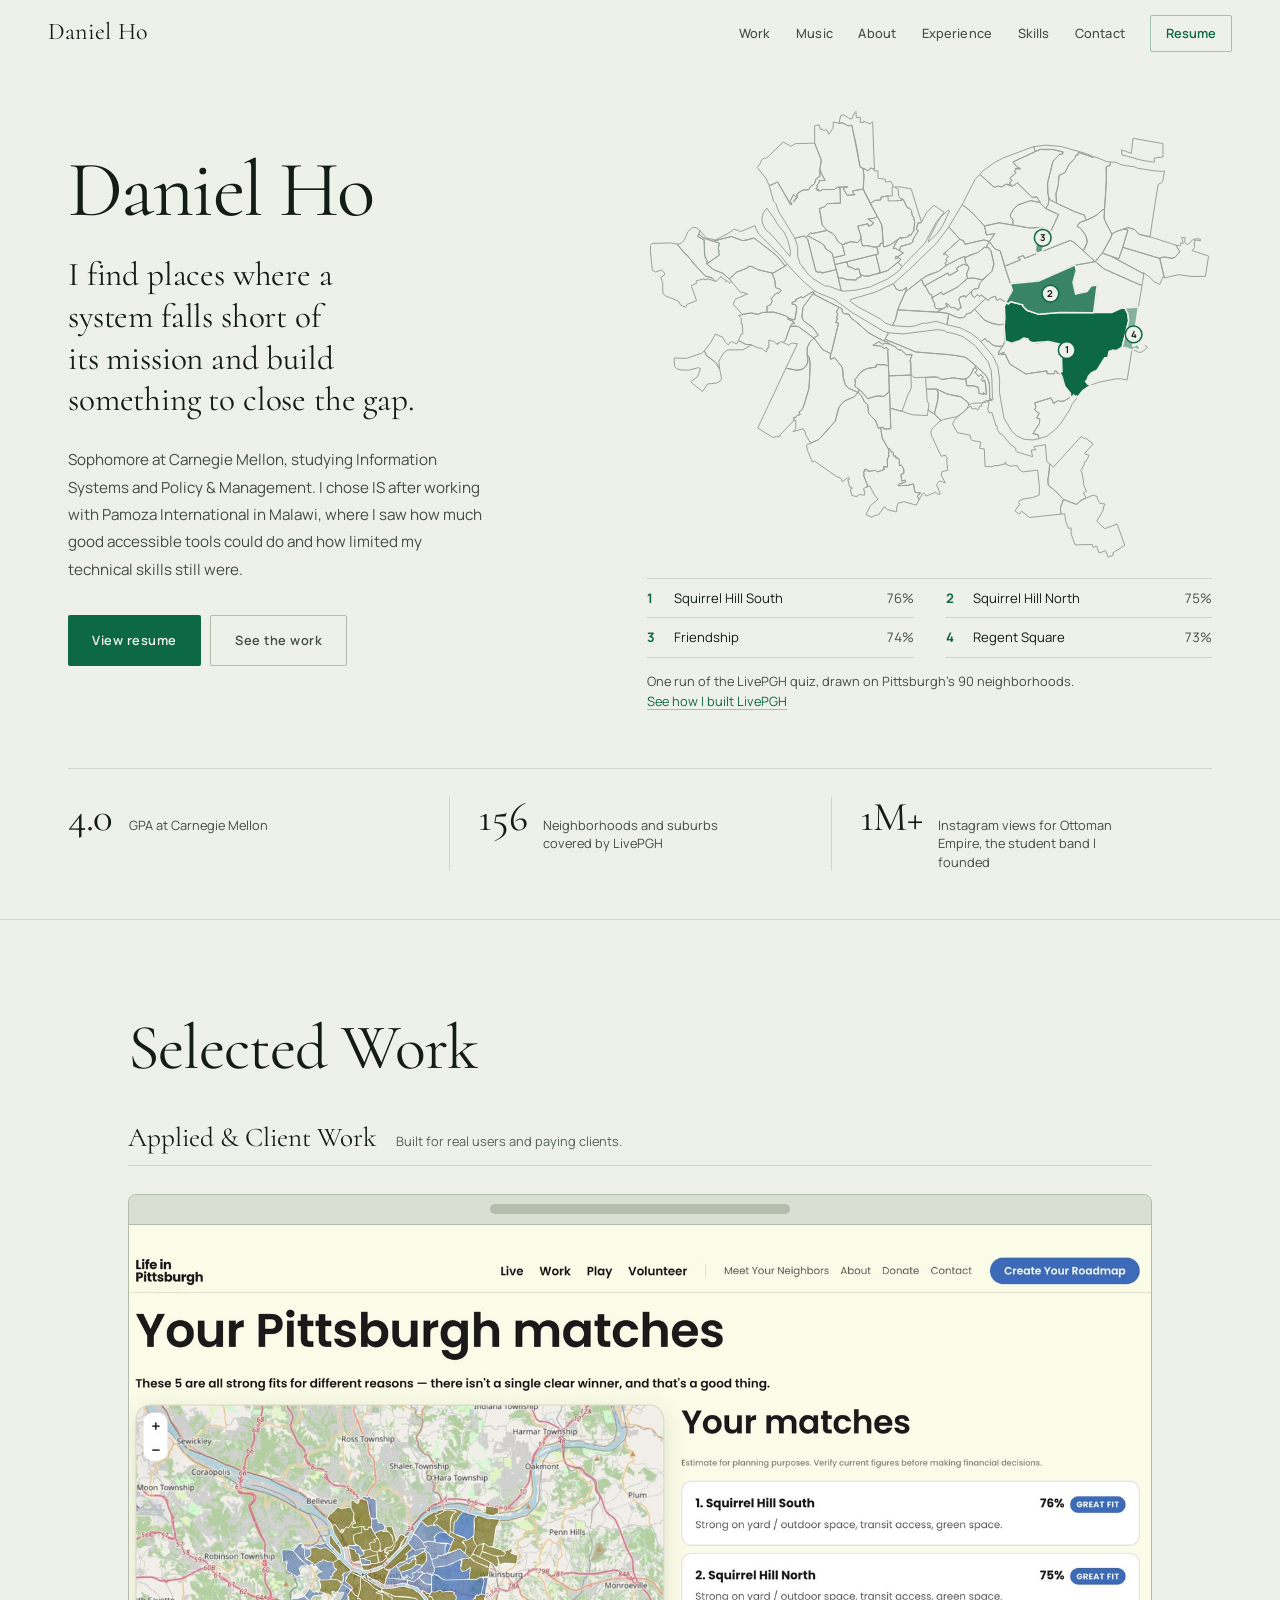
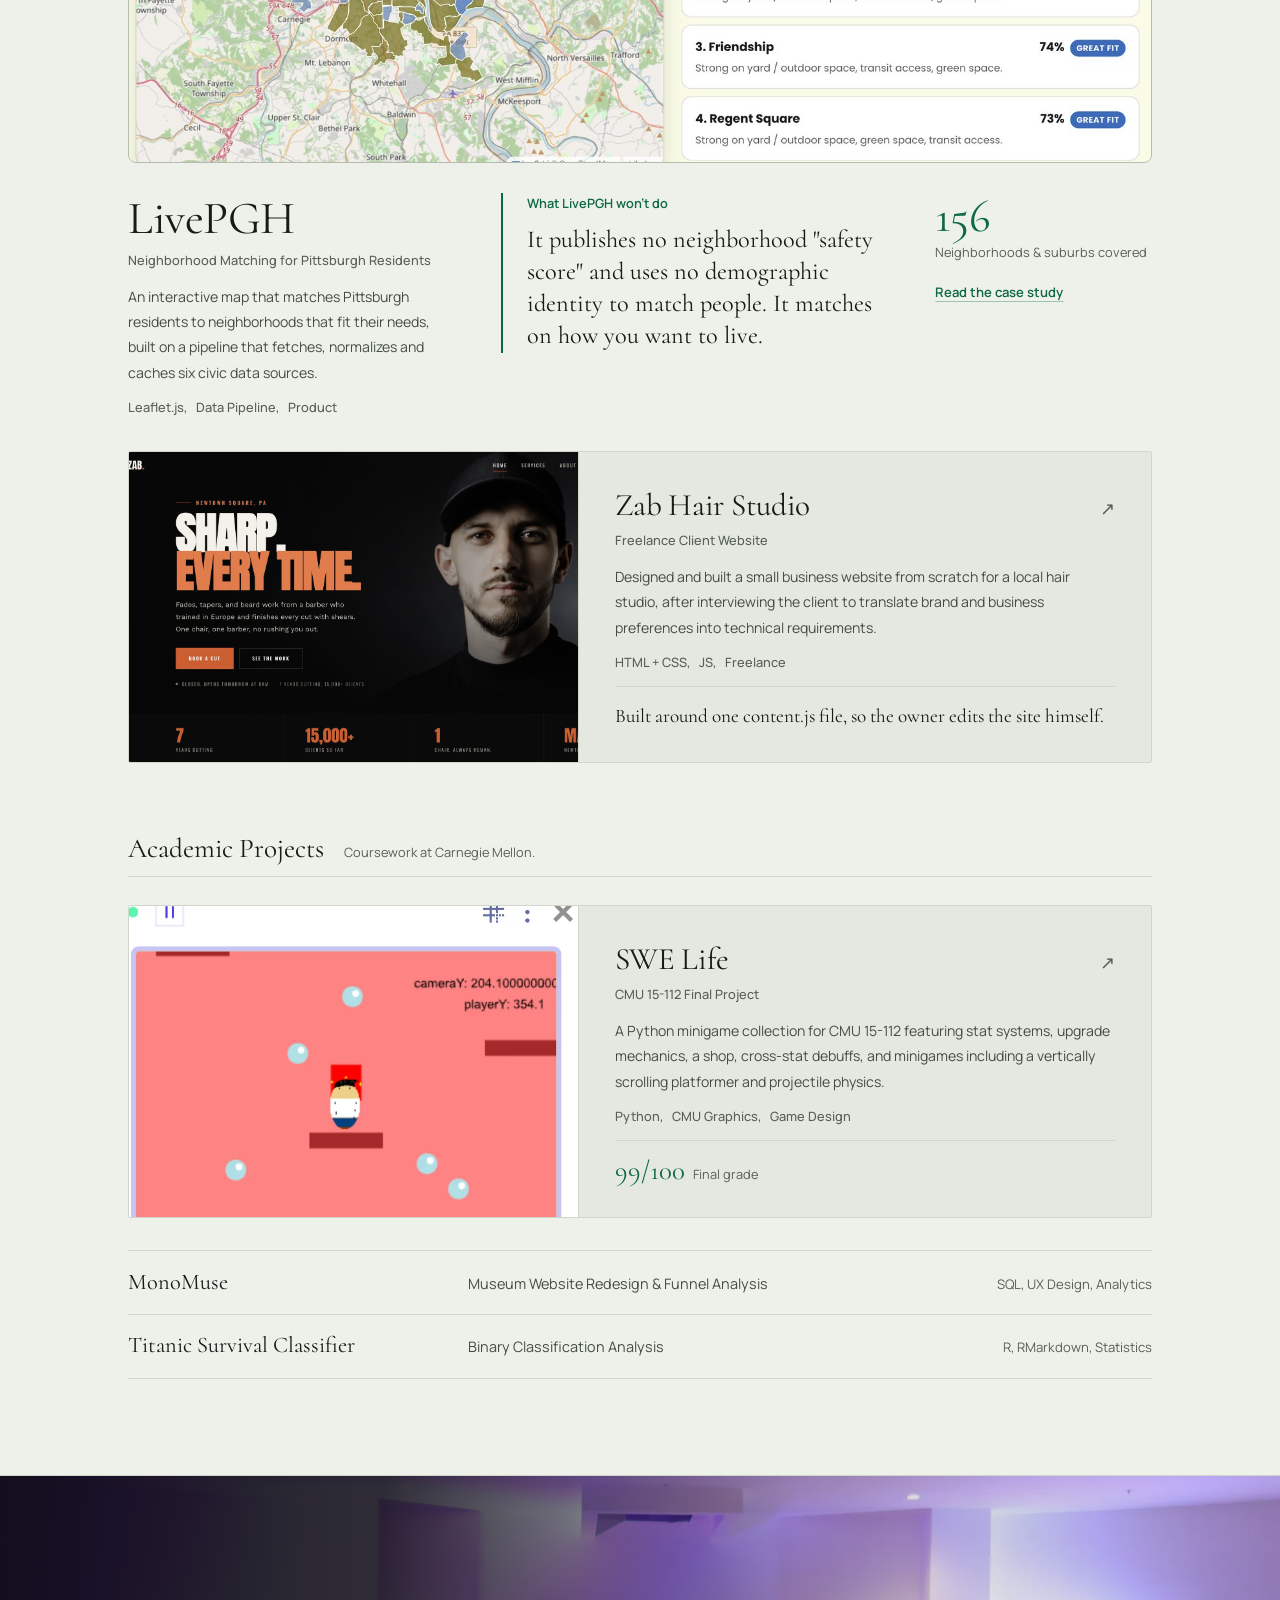
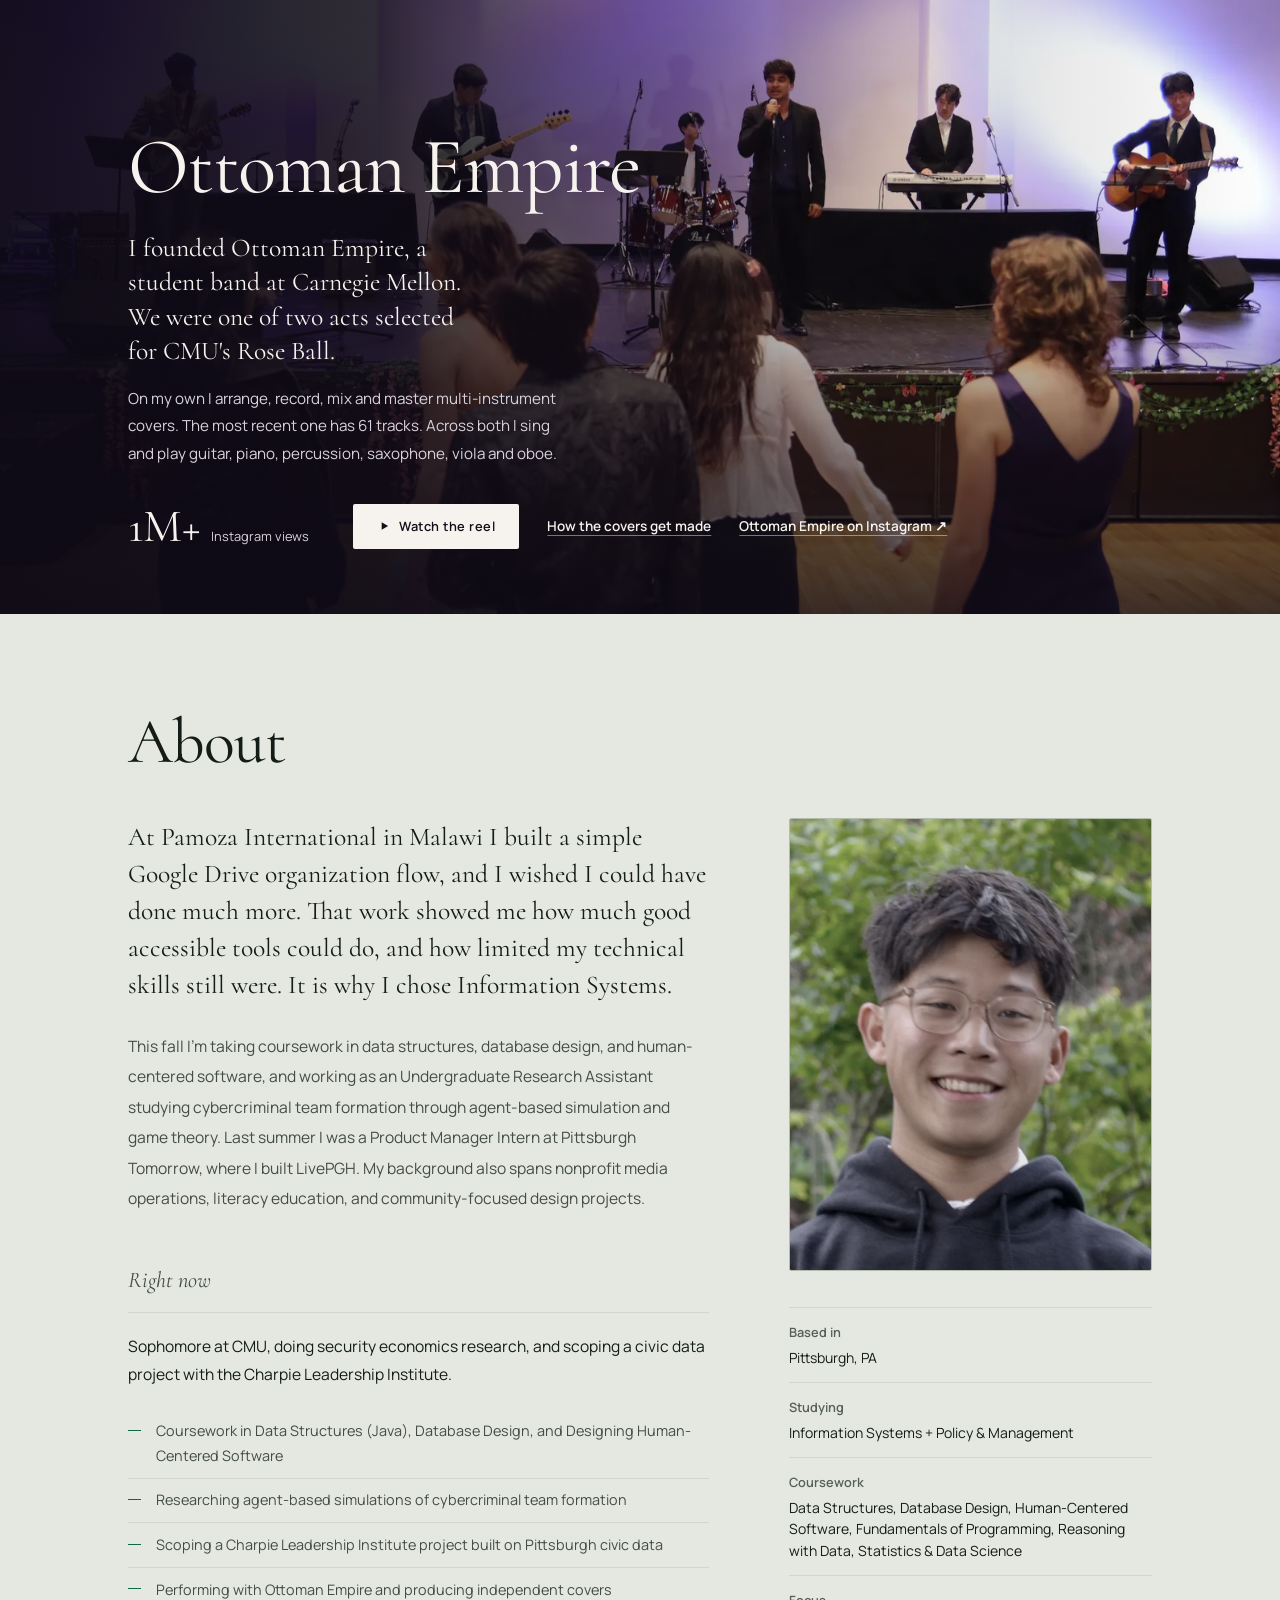
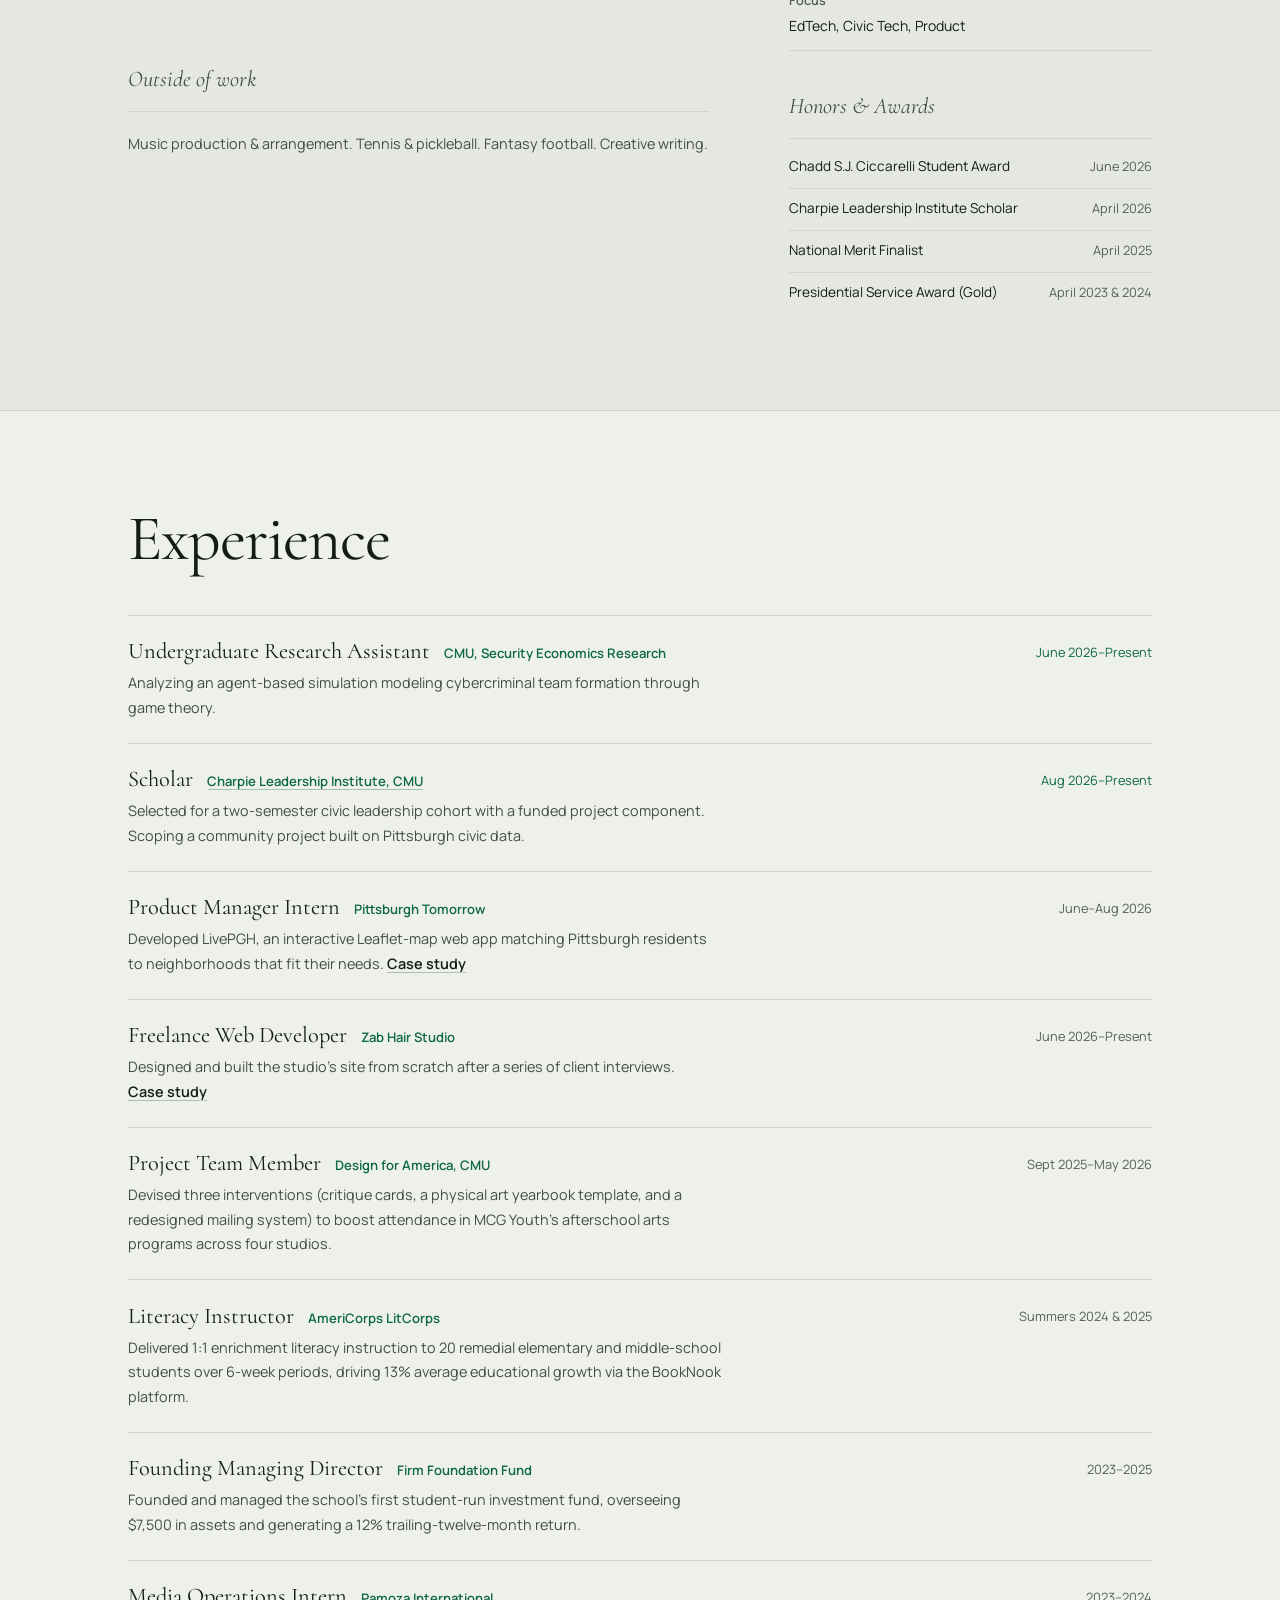
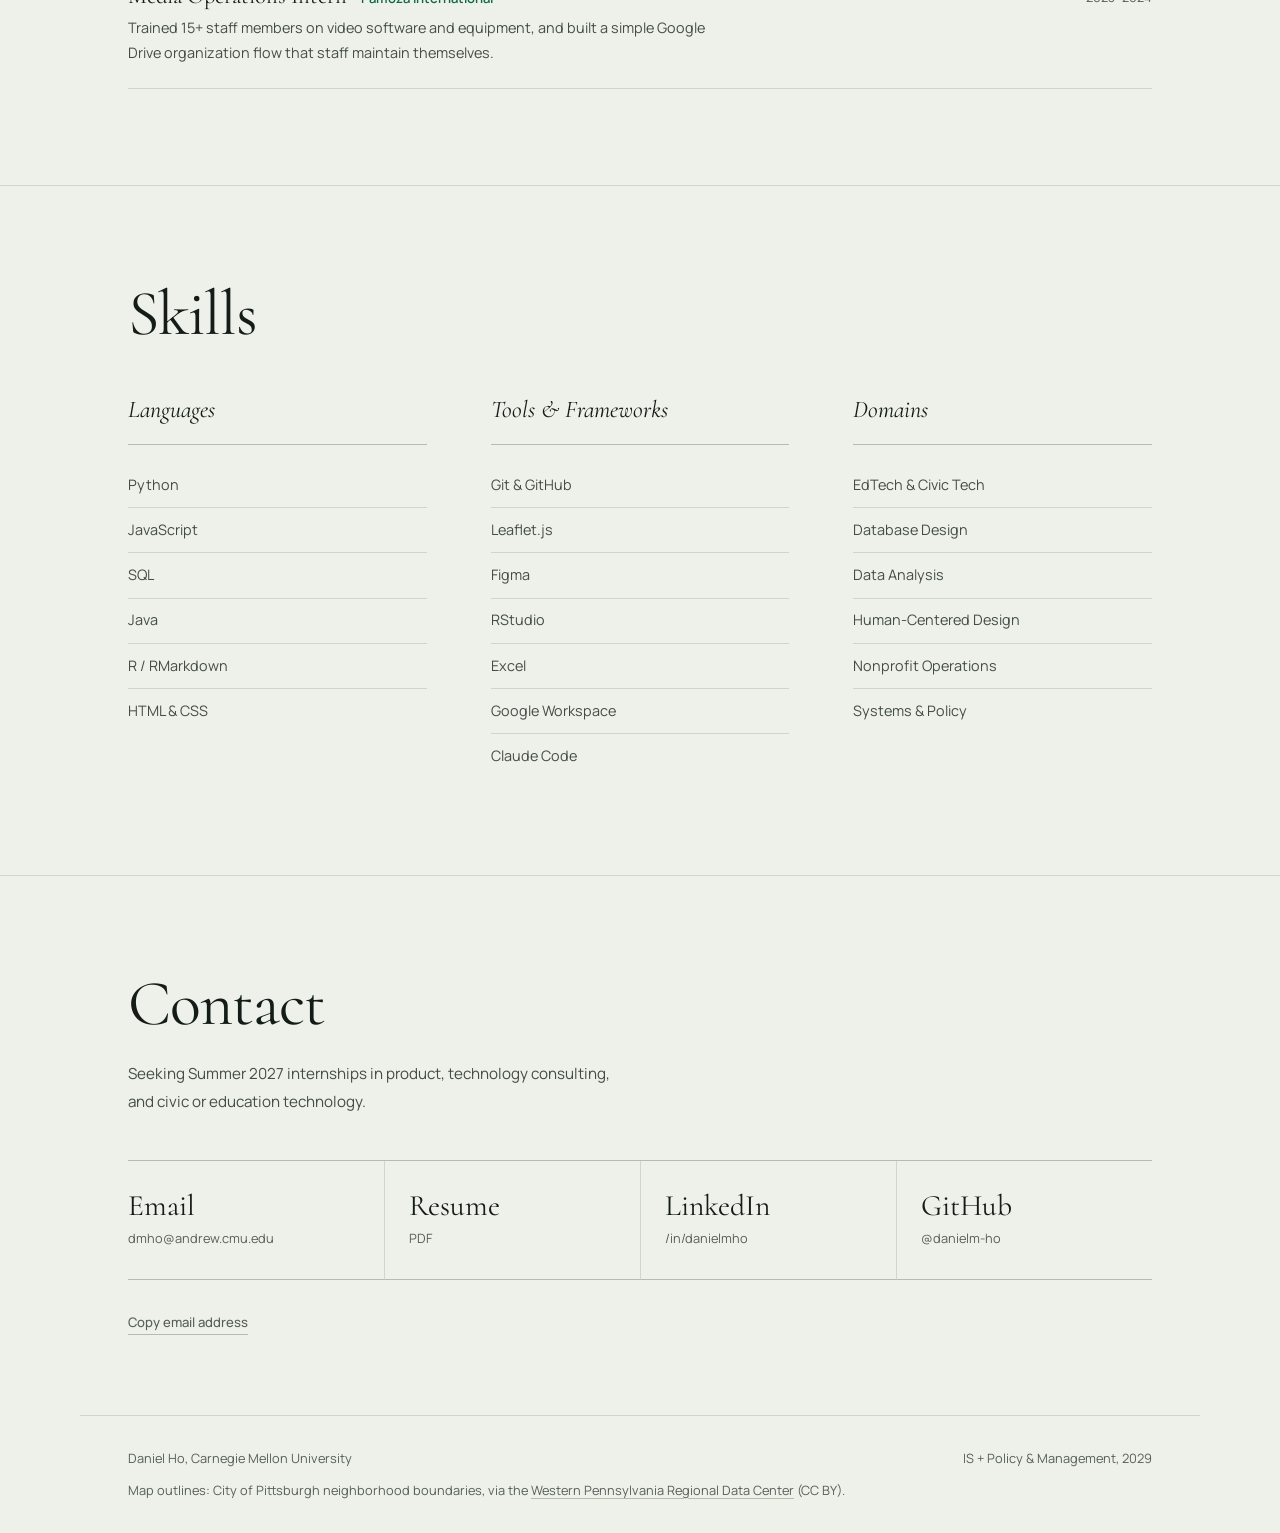
==== commit 9f91f8cd: "Credit the map data source in the footer (WPRDC, CC BY) The neighborhood outlines in the hero are Cr" ====
--- a/index.html
+++ b/index.html
@@ -347,6 +347,9 @@
     <footer>
       <span class="ft-name">Daniel Ho, Carnegie Mellon University</span>
       <span class="ft-program">IS + Policy &amp; Management, 2029</span>
+      <!-- The neighborhood outlines are CC BY data, so they are credited. -->
+      <span class="ft-credit">Map outlines: City of Pittsburgh neighborhood boundaries, via the
+        <a href="https://data.wprdc.org/dataset/neighborhoods2" target="_blank" rel="noopener noreferrer">Western Pennsylvania Regional Data Center</a> (CC BY).</span>
     </footer>
 
   </div><!-- /page-home -->
--- a/static/style.css
+++ b/static/style.css
@@ -1382,11 +1382,15 @@
   display:         flex;
   align-items:     center;
   justify-content: space-between;
-  gap:             1rem;
+  flex-wrap:       wrap;
+  gap:             .6rem 1rem;
   font-size:       .8rem;
   color:           var(--mu2);
   border-top:      1px solid var(--b1);
 }
+.ft-credit { flex-basis: 100%; font-size: .8rem; color: var(--mu2); }
+.ft-credit a { color: inherit; text-decoration: underline; text-decoration-color: var(--b2); text-underline-offset: .22em; }
+.ft-credit a:hover { color: var(--tx); }
 
 
 /* ══════════════════════════════════════════
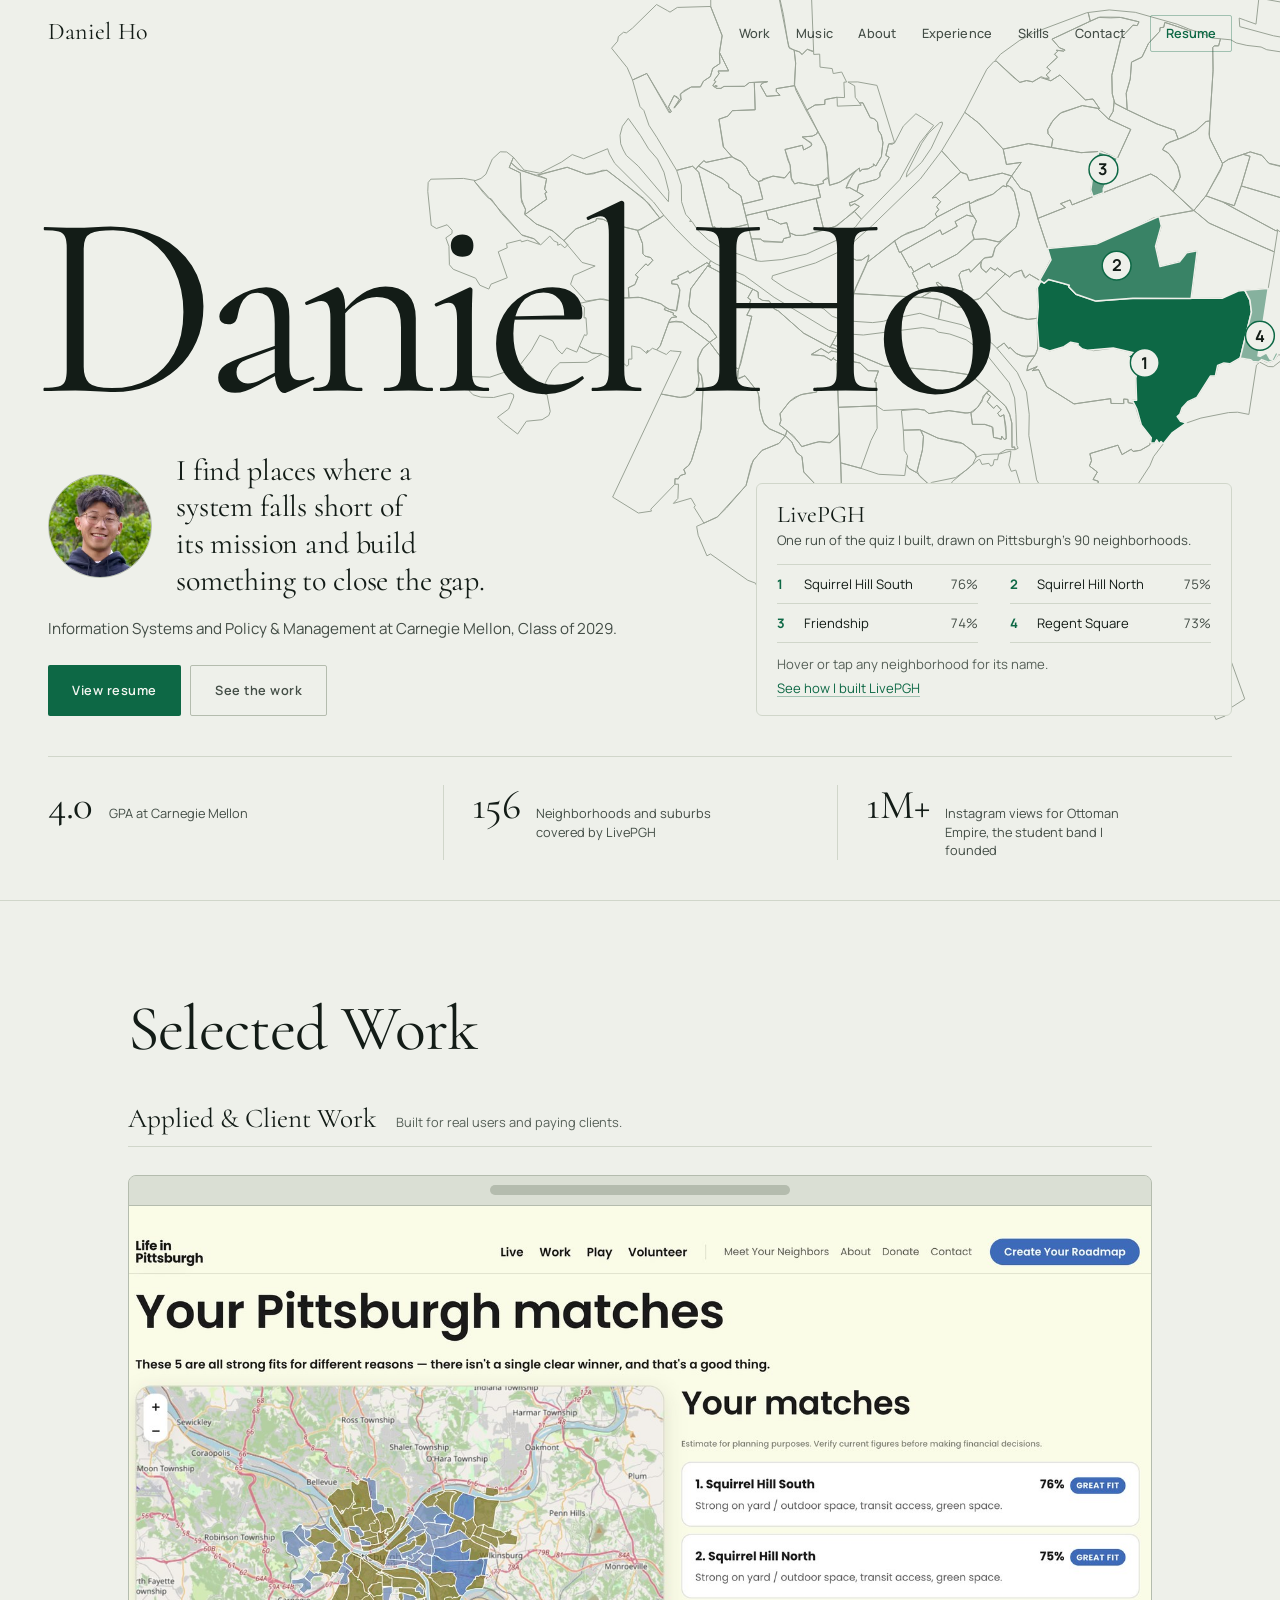
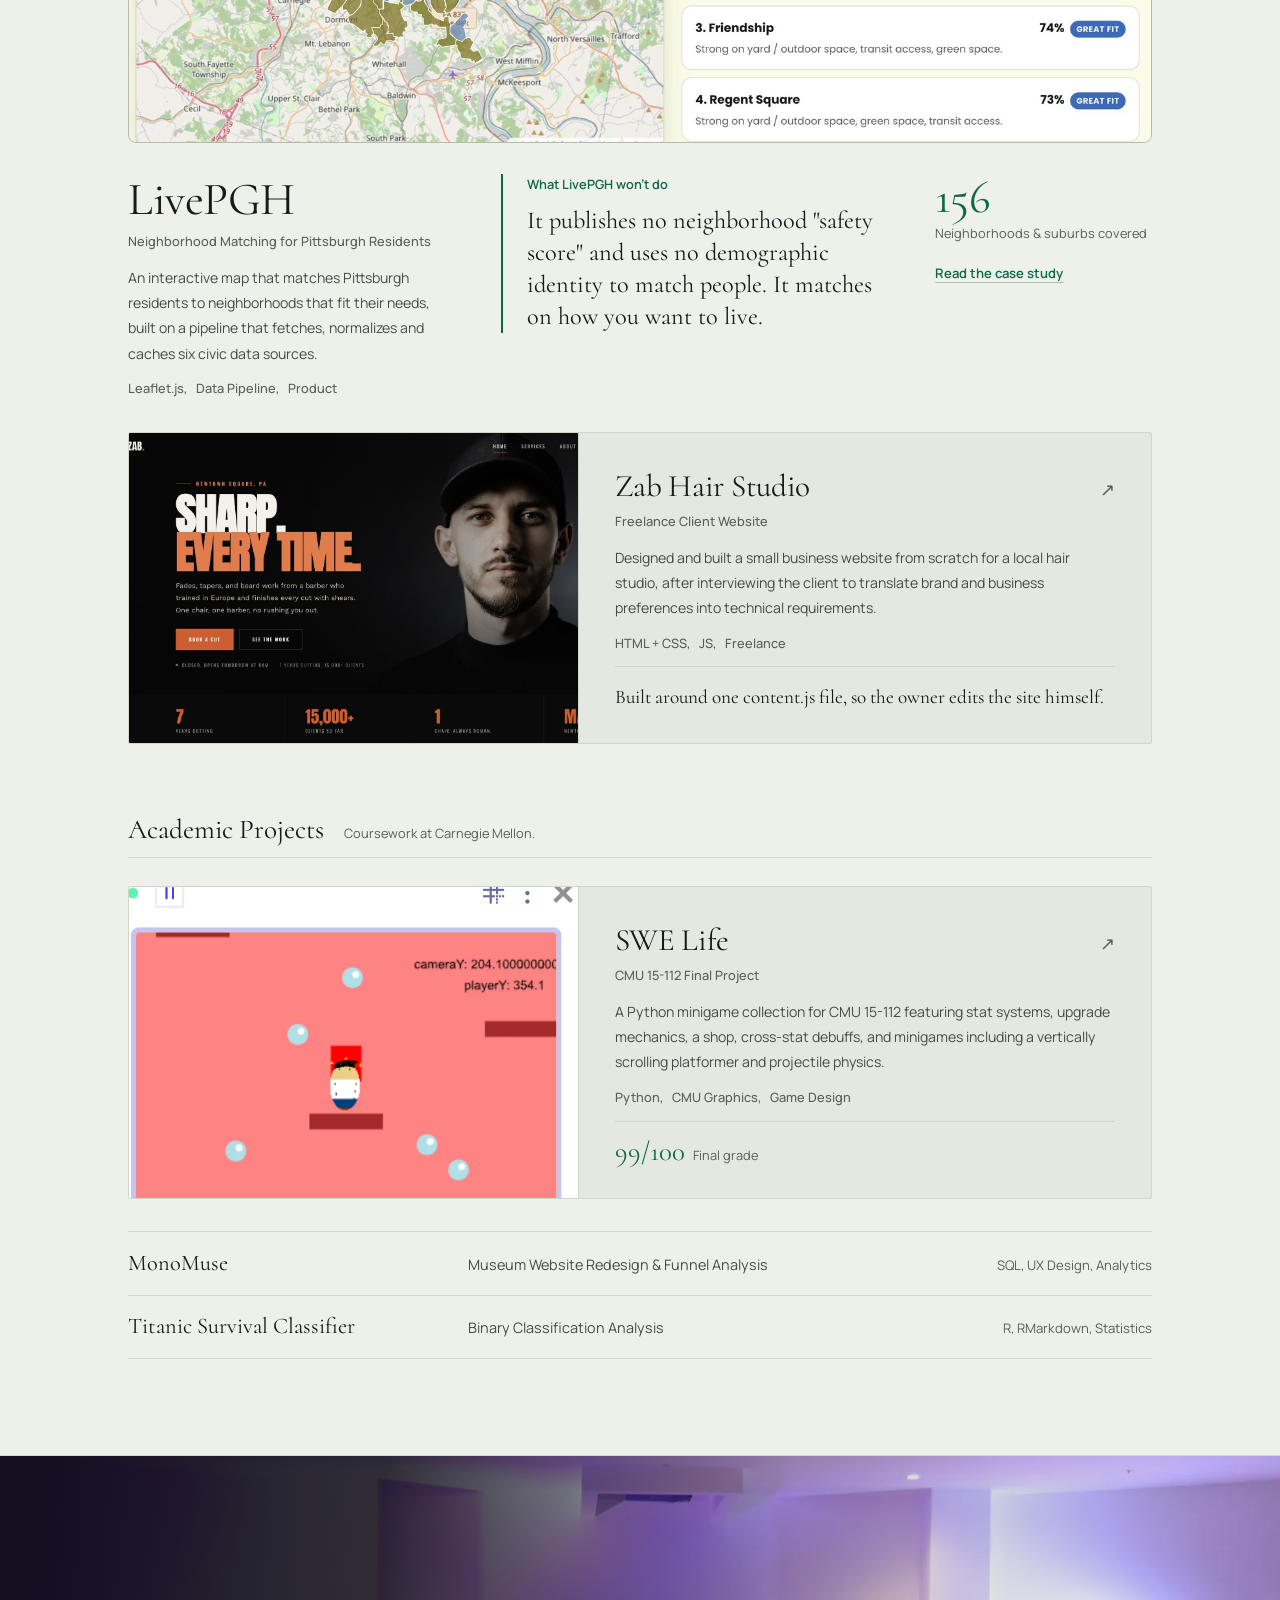
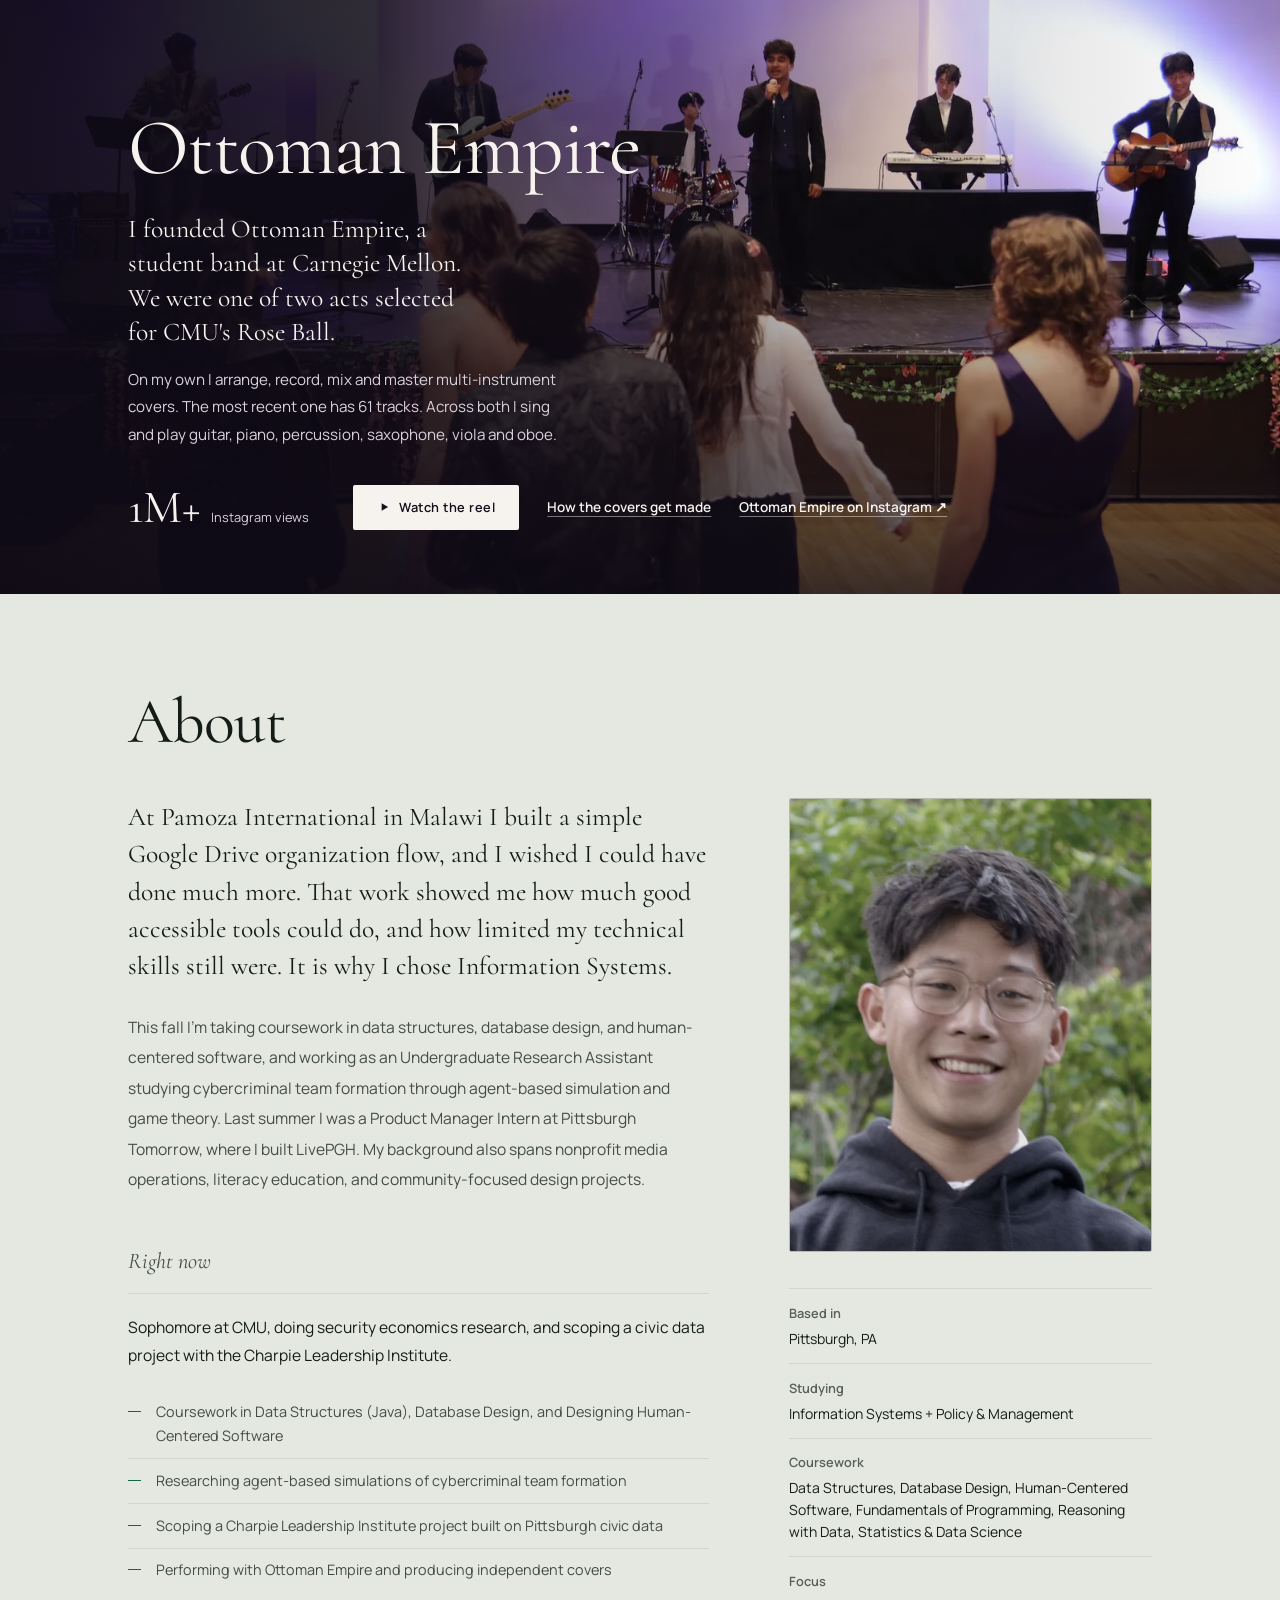
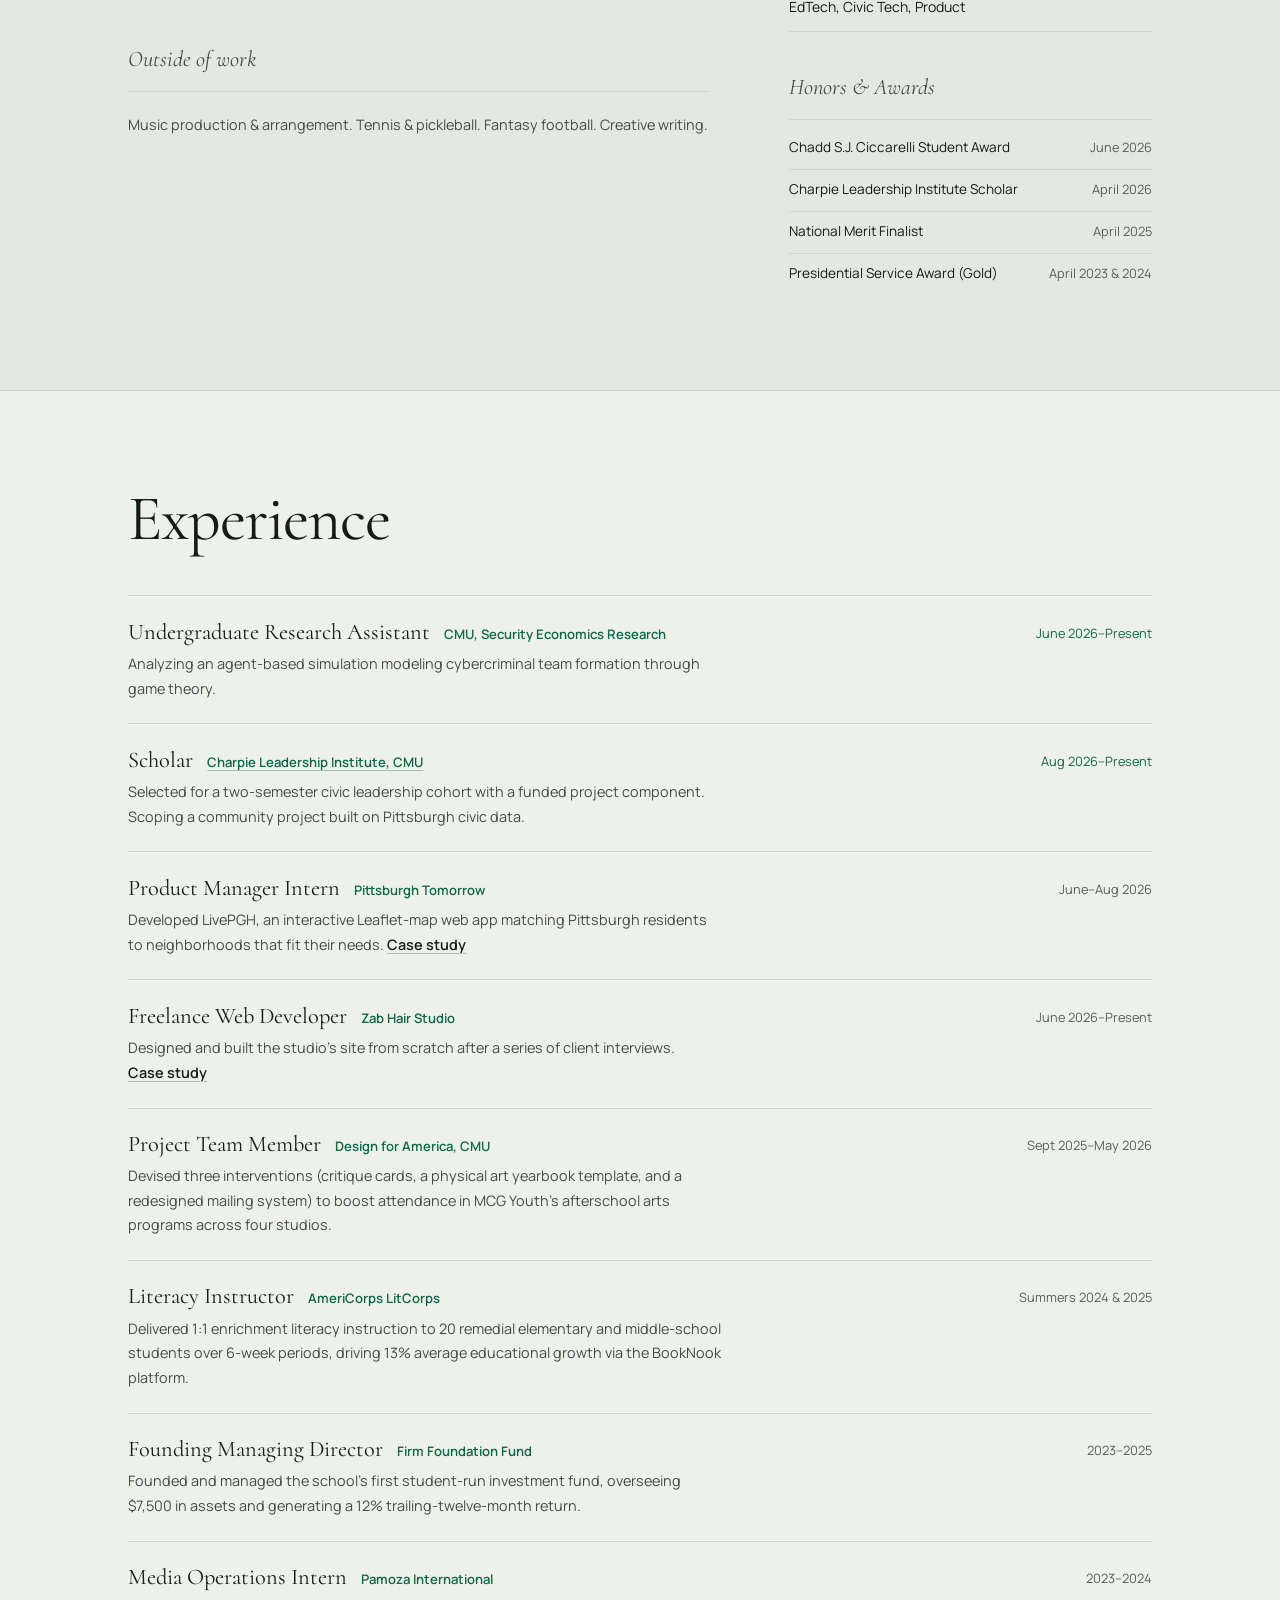
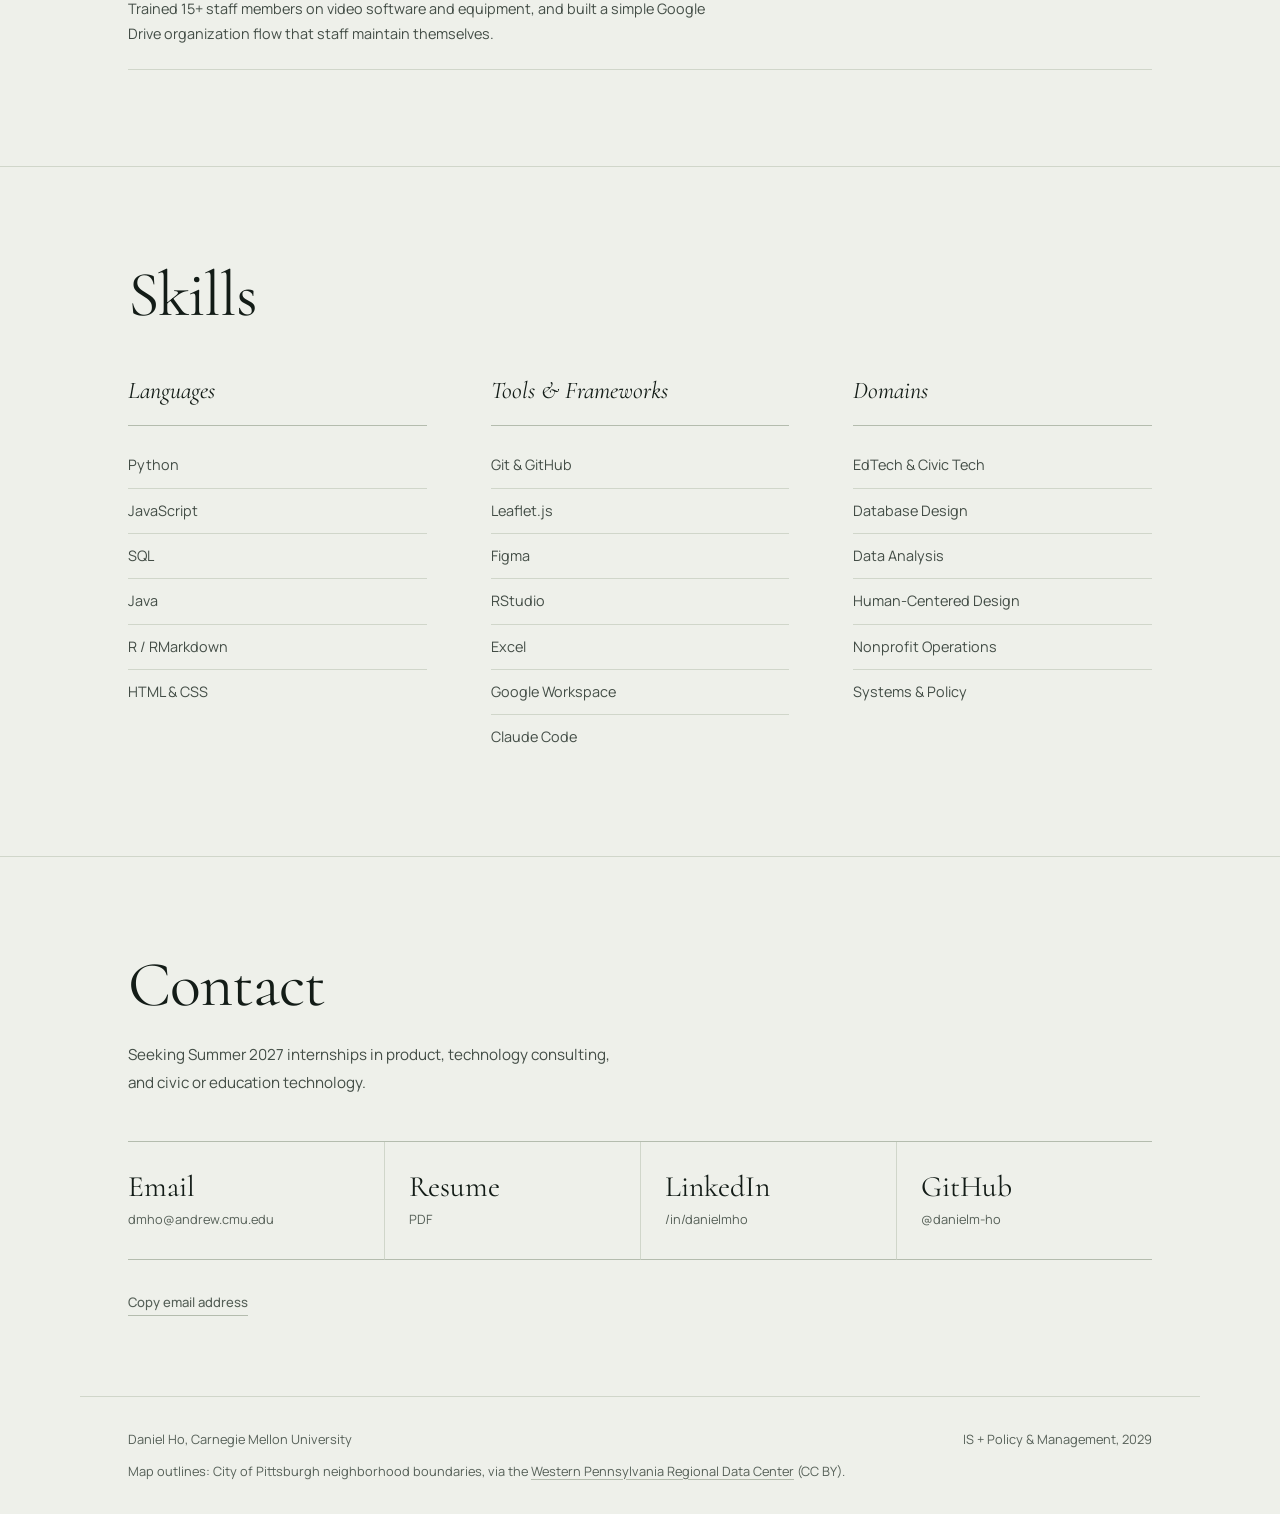
==== commit 4a177922: "Hero as a poster: name across the full width, map blown up behind it, portrait beside the statement " ====
--- a/index.html
+++ b/index.html
@@ -174,11 +174,23 @@
     <!-- HERO -->
     <section id="hero-s">
       <div id="hero">
-        <div class="hero-grid">
+        <!-- The hero is a poster. The map of Pittsburgh's 90 neighborhoods is
+             drawn large and runs off the right edge; the name is set across
+             it at full width; the statement and the map's key sit under it.
+             The map is built in script.js from static/pgh-map.js and
+             CONTENT.hero.map. If that fails, the hero is the name and the
+             statement on plain paper. -->
+        <figure class="h-map"></figure>
+
+        <h1 class="h-name">Daniel Ho</h1>
+
+        <div class="hero-row">
           <div class="hero-copy">
-            <h1 class="h-name">Daniel Ho</h1>
-            <!-- Statement and description are set from CONTENT.hero in script.js -->
-            <p class="h-lede"></p>
+            <div class="h-say">
+              <img class="h-face" src="./static/files/headshot-sm.webp" width="200" height="200" alt="Daniel Ho">
+              <!-- Statement and description are set from CONTENT.hero in script.js -->
+              <p class="h-lede"></p>
+            </div>
             <p class="h-desc"></p>
             <div class="h-cta">
               <a href="./static/files/resume.pdf" target="_blank" rel="noopener noreferrer" class="btn btn-fill">View resume</a>
@@ -186,10 +198,9 @@
             </div>
           </div>
 
-          <!-- Pittsburgh's 90 neighborhoods, drawn from static/pgh-map.js, with
-               the matches listed in CONTENT.hero.map filled in. Built in
-               script.js; stays empty (and takes no space) if that fails. -->
-          <figure class="h-map"></figure>
+          <!-- What the map shows: its title, the four matches, and the name
+               of whichever neighborhood is under the pointer. -->
+          <div class="h-key"></div>
         </div>
 
         <!-- Proof figures. Filled by CONTENT.hero.proof in script.js. -->
--- a/static/style.css
+++ b/static/style.css
@@ -409,57 +409,86 @@
 
 
 /* ── HERO ──────────────────────────────────────────────────────────────
-   Left: name, the one-sentence statement, a short paragraph, two actions.
-   Right: Pittsburgh's neighborhoods as line work with the LivePGH matches
-   filled in. The figures run underneath, across both columns. */
-#hero-s { position: relative; }
+   A poster. The map of Pittsburgh is drawn large behind everything and
+   runs off the right edge. The name is set across it at nearly the full
+   width of the screen. Under the name: the statement (with a portrait) on
+   the left, the map's key on the right. Figures run along the bottom. */
+#hero-s { position: relative; overflow: hidden; }
 
 #hero {
+  position:        relative;
   min-height:      100svh;
   display:         flex;
   flex-direction:  column;
-  justify-content: center;
-  gap:             3.5rem;
-  padding:         calc(var(--nav-h) + 2.5rem) 3rem 3rem;
-  max-width:       1240px;
+  justify-content: flex-end;
+  gap:             2.5rem;
+  padding:         calc(var(--nav-h) + 1rem) 3rem 2.5rem;
+  max-width:       1680px;
   margin:          0 auto;
 }
 
-.hero-grid {
-  display:               grid;
-  grid-template-columns: minmax(0, 1fr) minmax(0, 1.08fr);
-  align-items:           center;
-  gap:                   3.5rem;
-}
-
+/* The name. Sized off the viewport so "Daniel Ho" spans the page at any
+   width; it lets clicks through so the map under it stays live. */
 h1.h-name {
+  position:       relative;
+  z-index:        1;
   font-family:    var(--serif);
   font-weight:    var(--dw);
-  font-size:      clamp(3.4rem, 6.2vw, 5.6rem);
-  line-height:    .95;
-  letter-spacing: -.02em;
-  margin-bottom:  1.6rem;
-}
-
-/* The statement. Set in the display face at roughly a third of the name's
-   size, so the name is read first and this is read second. */
+  font-size:      clamp(4.5rem, 20.5vw, 23rem);
+  line-height:    .8;
+  letter-spacing: -.045em;
+  margin:         0 0 0 -.05em;
+  white-space:    nowrap;
+  pointer-events: none;
+}
+
+.hero-row {
+  position:              relative;
+  z-index:               1;
+  display:               grid;
+  grid-template-columns: minmax(0, 1.15fr) minmax(0, .85fr);
+  align-items:           end;
+  gap:                   4rem;
+}
+
+/* Portrait and statement share a line. */
+.h-say { display: flex; align-items: center; gap: 1.5rem; margin-bottom: 1.1rem; }
+.h-face {
+  flex:          0 0 auto;
+  width:         6.5rem;
+  height:        6.5rem;
+  border-radius: 50%;
+  object-fit:    cover;
+  border:        1px solid var(--b2);
+}
+
 .h-lede {
   font-family:    var(--serif);
   font-weight:    400;
-  font-size:      clamp(1.55rem, 2.6vw, 2.3rem);
-  line-height:    1.25;
+  font-size:      clamp(1.5rem, 2.35vw, 2.2rem);
+  line-height:    1.22;
   letter-spacing: -.005em;
   color:          var(--tx);
-  max-width:      22ch;
-  margin-bottom:  1.6rem;
+  max-width:      26ch;
   text-wrap:      balance;
 }
 
-.h-desc { max-width: 46ch; color: var(--mu); font-size: .95rem; line-height: 1.8; margin-bottom: 2rem; }
+.h-desc { color: var(--mu); font-size: .95rem; line-height: 1.6; margin-bottom: 1.5rem; }
 .h-cta  { display: flex; gap: .6rem; flex-wrap: wrap; }
 
+/* The map's key sits on the paper colour so it stays readable where the
+   map runs behind it. */
+.h-key { background: var(--bg); padding: 1.1rem 1.25rem 1rem; border: 1px solid var(--b1); border-radius: 6px; }
+
 /* ── HERO MAP ── */
-.h-map { margin: 0; min-width: 0; }
+.h-map {
+  position: absolute;
+  z-index:  0;
+  top:      calc(var(--nav-h) - 9.5vw);
+  right:    -9vw;
+  width:    min(76vw, 1300px);
+  margin:   0;
+}
 
 .h-map-svg { display: block; width: 100%; height: auto; overflow: visible; }
 
@@ -478,7 +507,34 @@
 .h-map-svg path.is-match[data-rank="3"] { fill-opacity: .62; }
 .h-map-svg path.is-match[data-rank="4"] { fill-opacity: .46; }
 .h-map-svg path.is-match:hover { fill: var(--ac); fill-opacity: 1; }
-
+.h-map-svg path { cursor: pointer; }
+.h-map-svg path.is-hot { fill: var(--map-hover); stroke: var(--tx); }
+.h-map-svg path.is-match.is-hot { fill: var(--ac); fill-opacity: 1; stroke: var(--bg); }
+
+/* What the map is, said above it. */
+.h-map-head { display: flex; align-items: baseline; flex-wrap: wrap; gap: .2rem .8rem; margin-bottom: .8rem; }
+.h-map-title { font-family: var(--serif); font-size: 1.5rem; line-height: 1.1; color: var(--tx); }
+.h-map-sub   { font-size: .82rem; color: var(--mu); line-height: 1.5; }
+
+/* The name of whatever is under the pointer. */
+.h-map-read { min-height: 1.5em; margin-top: .7rem; font-size: .82rem; color: var(--mu2); line-height: 1.5; }
+.h-map-read.is-live { color: var(--tx); font-weight: 600; }
+.h-map-list li { transition: color .2s; cursor: default; }
+.h-map-list li.is-hot .h-map-hood { color: var(--ac); font-weight: 600; }
+
+/* ── The arrival sequence ──
+   The one thing on the page that moves without being asked, once: the
+   four matches fill in rank order while their rows appear in step. */
+@media (prefers-reduced-motion: no-preference) {
+  .h-map.is-seq path.is-match   { animation: mapFill .55s var(--ease) both; animation-delay: calc(.45s + var(--i) * .32s); }
+  .h-map.is-seq .h-map-mark     { animation: mapShow .4s var(--ease) both;  animation-delay: calc(.65s + var(--i) * .32s); }
+  .h-key.is-seq .h-map-list li  { animation: mapShow .5s var(--ease) both;  animation-delay: calc(.45s + var(--i) * .32s); }
+}
+@keyframes mapFill { from { fill: transparent; } }
+@keyframes mapShow { from { opacity: 0; } }
+
+/* Markers are labels, not targets: taps go through to the neighborhood. */
+.h-map-mark { pointer-events: none; }
 .h-map-mark circle { fill: var(--bg); stroke: var(--ac); stroke-width: 1.5; vector-effect: non-scaling-stroke; }
 .h-map-mark text {
   font-family: var(--sans);
@@ -488,7 +544,6 @@
   text-anchor: middle;
 }
 
-.h-map-cap { margin-top: 1.1rem; }
 
 /* The four matches, numbered to agree with the markers on the map. */
 .h-map-list {
@@ -518,7 +573,7 @@
 .h-map-hood { flex: 1; min-width: 0; }
 .h-map-fit  { color: var(--mu); font-variant-numeric: tabular-nums; }
 
-.h-map-note { margin-top: .8rem; font-size: .8rem; color: var(--mu); line-height: 1.6; }
+.h-map-note { margin-top: .25rem; font-size: .82rem; color: var(--mu); line-height: 1.6; }
 .h-map-note a {
   color:                 var(--ac);
   text-decoration:       underline;
@@ -1755,7 +1810,7 @@
   .pd-body { grid-template-columns: 1fr; gap: 2.5rem; }
   .pd-side { position: static; flex-direction: row; flex-wrap: wrap; gap: 1.5rem 3rem; padding-top: 2rem; border-top: 1px solid var(--b1); }
   .pd-side-stat { padding-bottom: 0; border-bottom: none; }
-  .hero-grid { gap: 2.25rem; }
+  .hero-row { gap: 2.5rem; }
   .proj-feature-body { grid-template-columns: minmax(0, 1fr) minmax(0, 1fr); gap: 2rem; }
   .proj-feature-end { grid-column: 1 / -1; flex-direction: row; align-items: baseline; justify-content: space-between; }
 }
@@ -1771,18 +1826,20 @@
   .w, .pd-hero, .pd-media, .pd-body, .pd-gallery, .pd-next, footer { padding-left: 1.5rem; padding-right: 1.5rem; }
   .sec { padding: 4.5rem 0; }
 
-  #hero { padding: calc(var(--nav-h) + 1rem) 1.5rem 2.5rem; min-height: 0; gap: 2.25rem; }
-  h1.h-name { margin-bottom: 1rem; }
-  .h-lede   { max-width: none; margin-bottom: 0; }
-  /* One column, and the map moves up between the statement and the
-     paragraph so it is on the first screen. */
-  .hero-grid { grid-template-columns: minmax(0, 1fr); gap: 1.5rem; }
-  .hero-copy { display: contents; }
-  .h-name, .h-lede { order: 1; }
-  .h-map  { order: 2; }
-  .h-desc { order: 3; margin-bottom: 0; }
-  .h-cta  { order: 4; width: 100%; }
+  /* Phone: the map fills the top of the screen and runs off the right
+     edge, the name sits across its lower part, then the statement, the
+     key and the actions in one column. */
+  #hero { padding: var(--nav-h) 1.5rem 2.5rem; min-height: 0; gap: 1.5rem; justify-content: flex-start; }
+  .h-map { position: relative; top: auto; right: auto; width: 128%; margin: .5rem 0 -24vw -6%; }
+  h1.h-name { font-size: 23.5vw; }
+  .hero-row { grid-template-columns: minmax(0, 1fr); gap: 1.5rem; }
+  .h-say  { gap: 1rem; margin-bottom: .9rem; }
+  .h-face { width: 4.25rem; height: 4.25rem; }
+  .h-lede { max-width: none; font-size: 1.4rem; }
+  .h-desc { margin-bottom: 1.25rem; }
+  .h-cta  { width: 100%; }
   .h-cta .btn { flex: 1; justify-content: center; }
+  .h-key  { padding: 1rem 1rem .9rem; }
   /* Markers are drawn in map units, so they need enlarging to stay legible
      when the whole map is 340px wide. */
   .h-map-mark-i { transform: scale(1.75); }
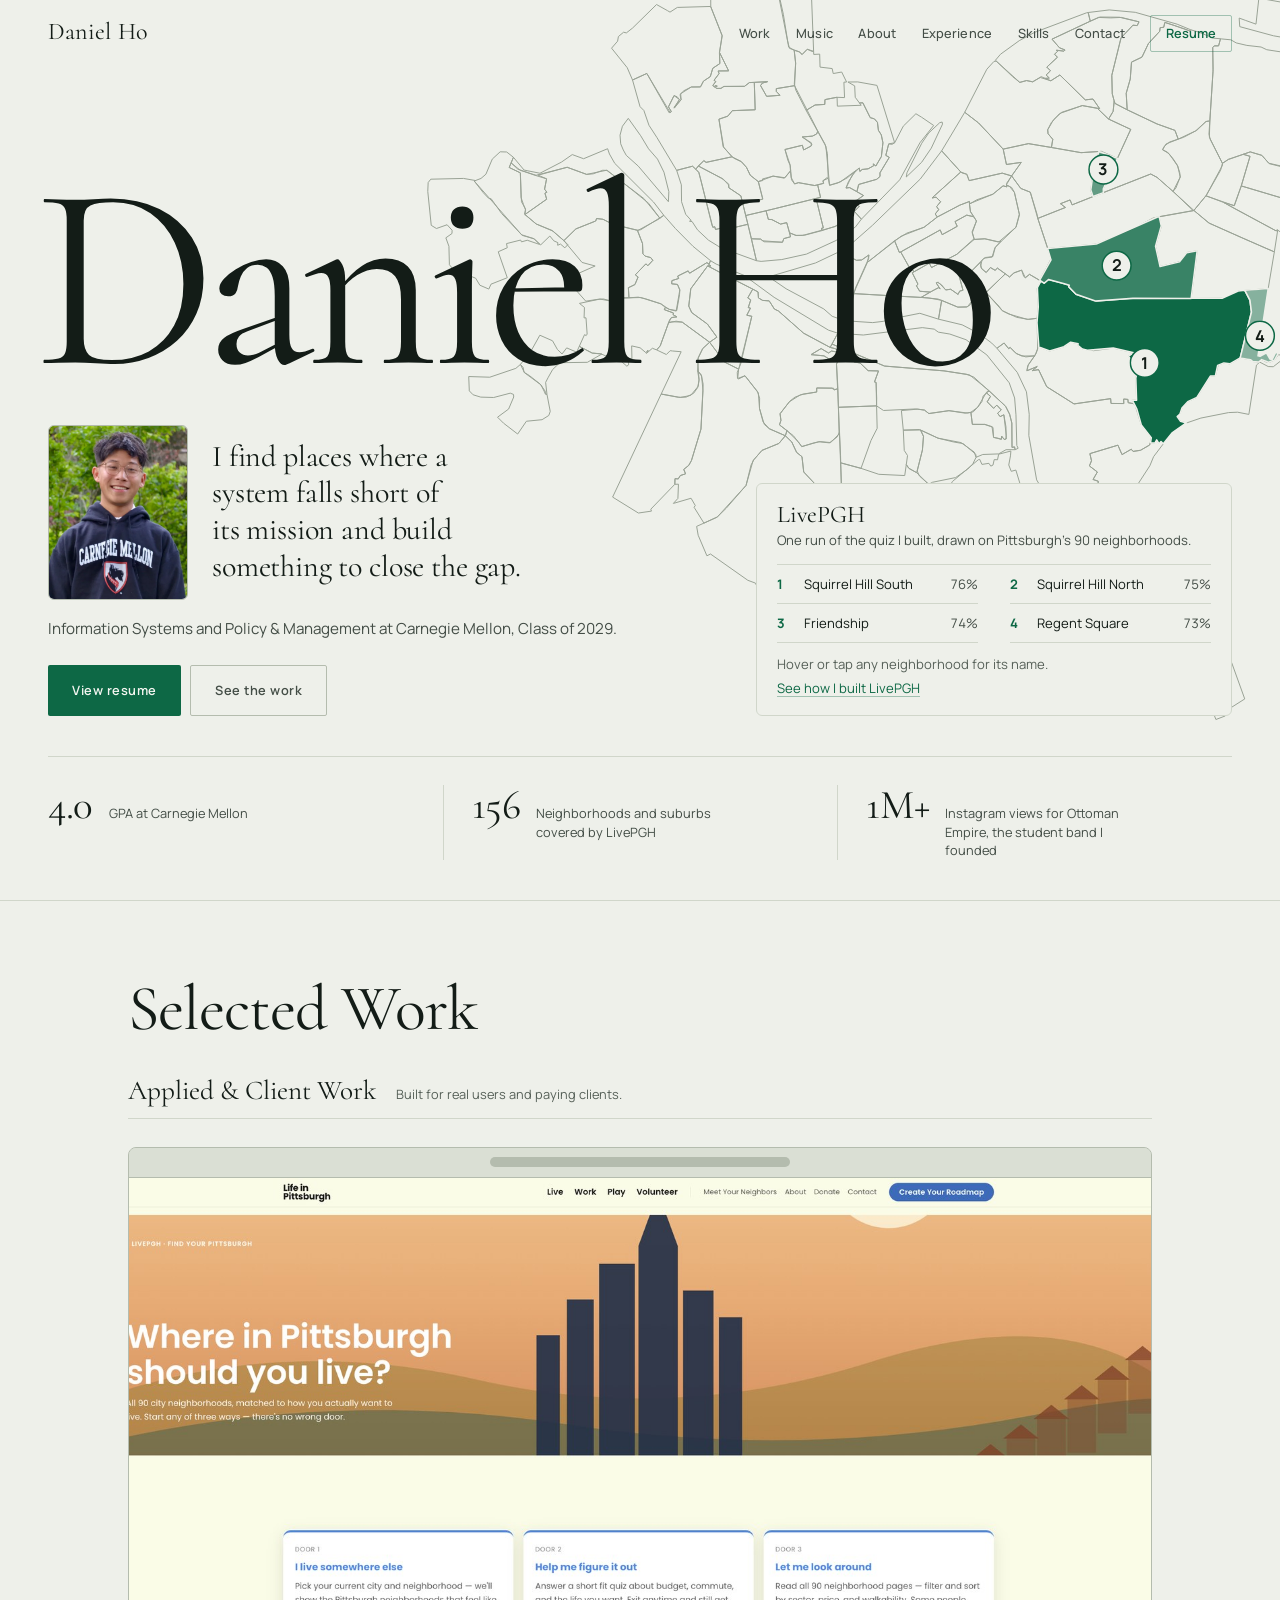
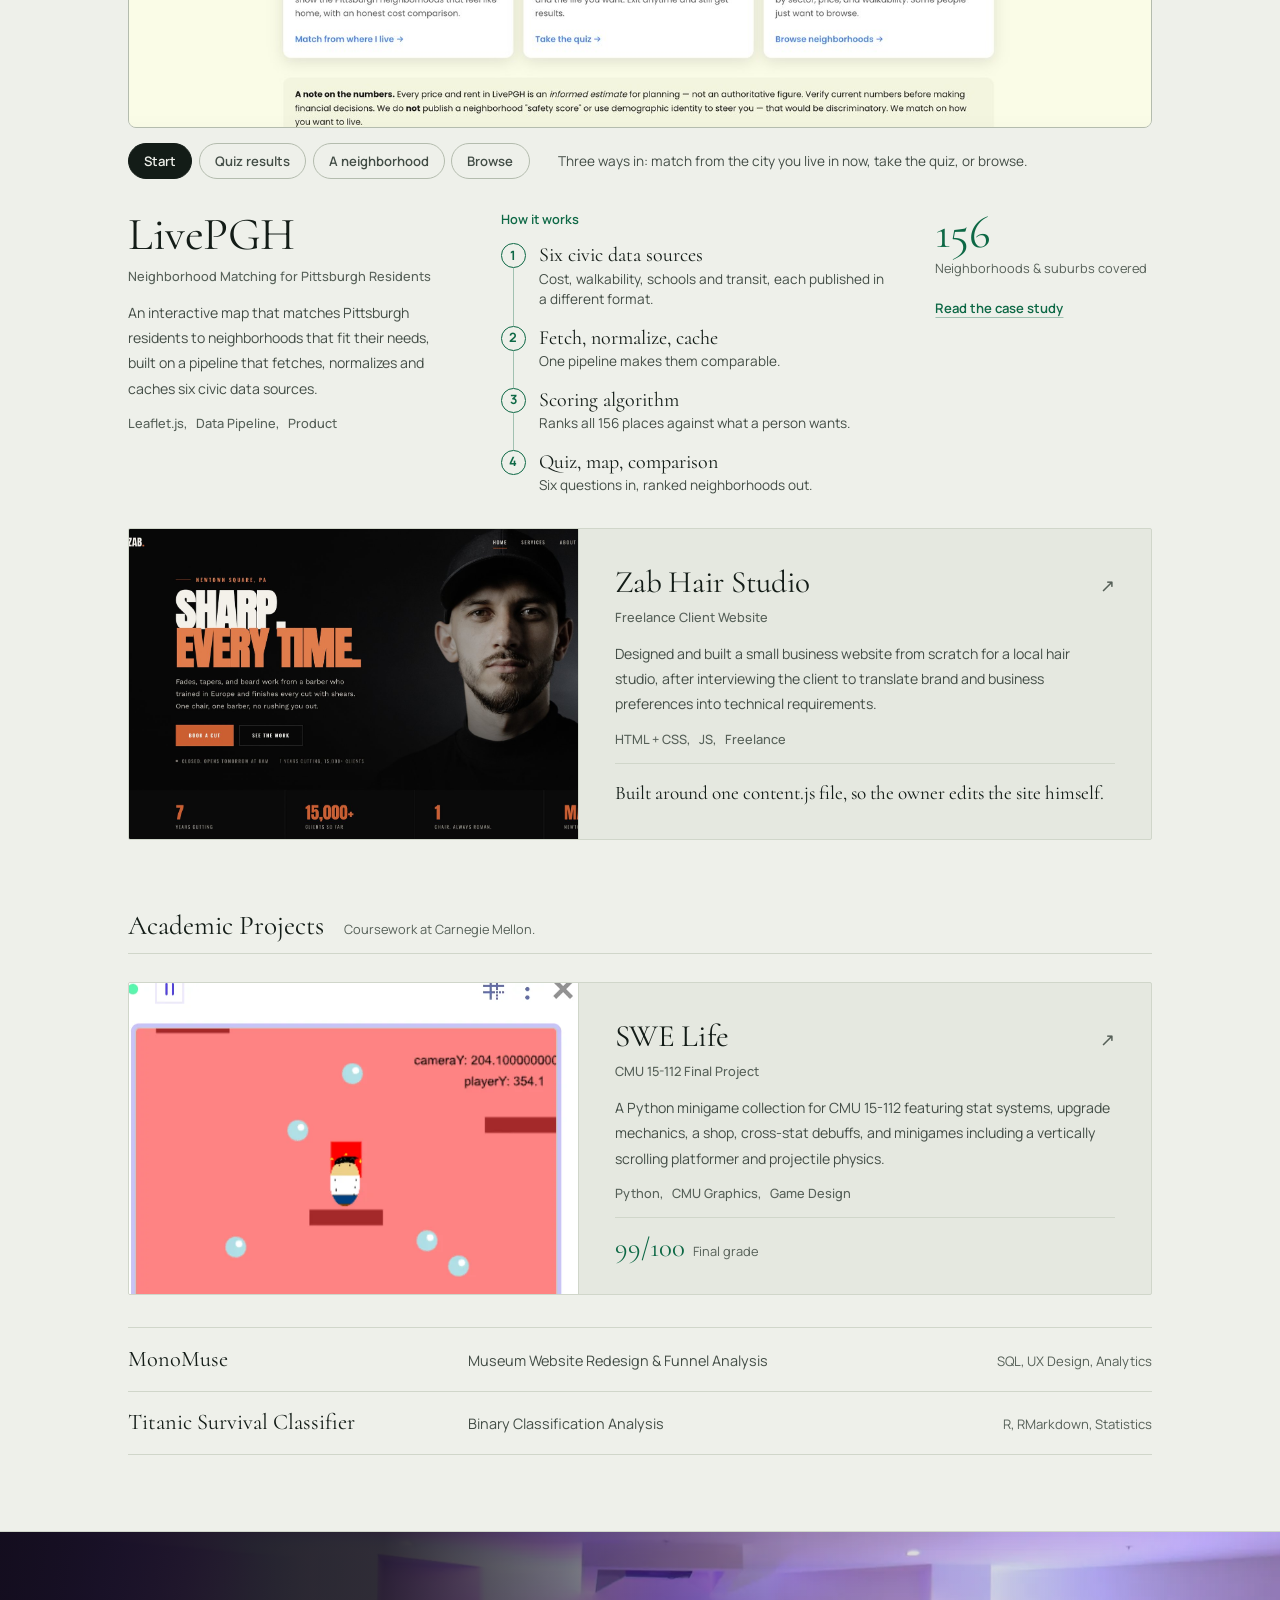
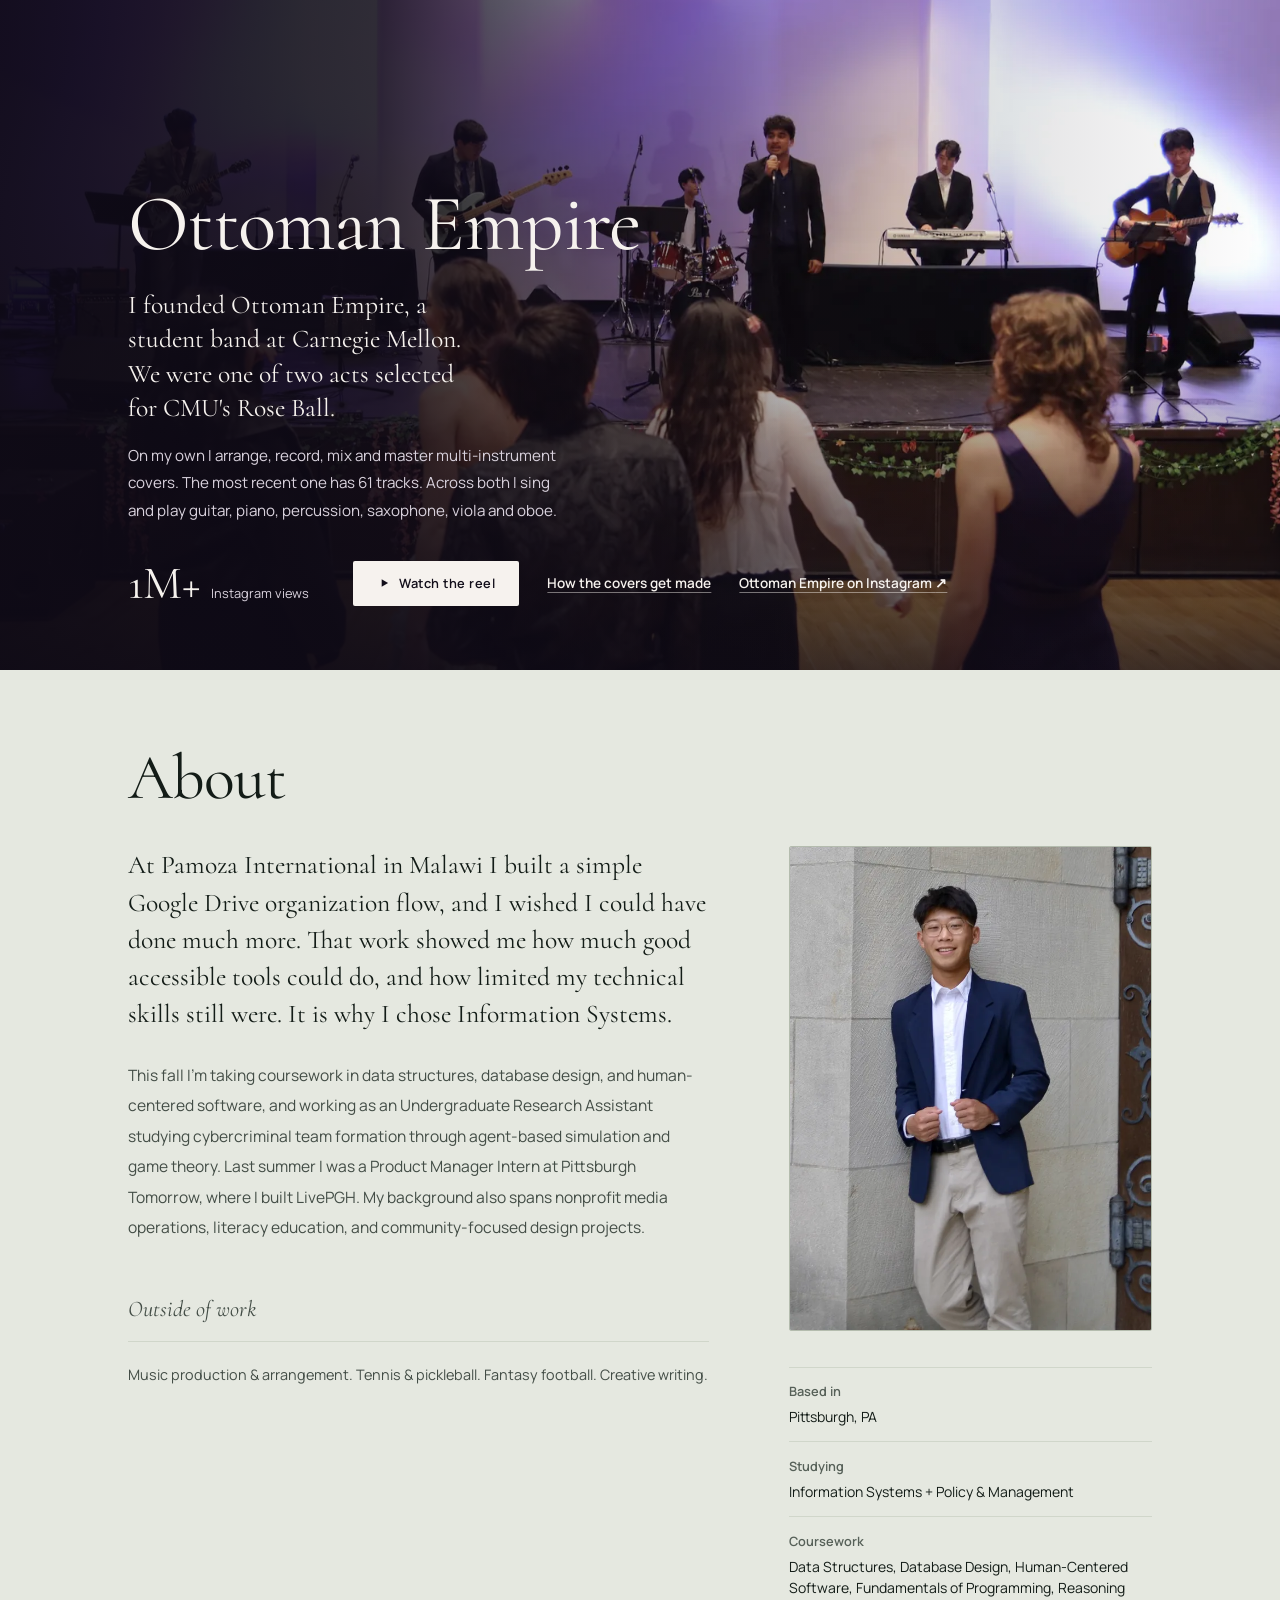
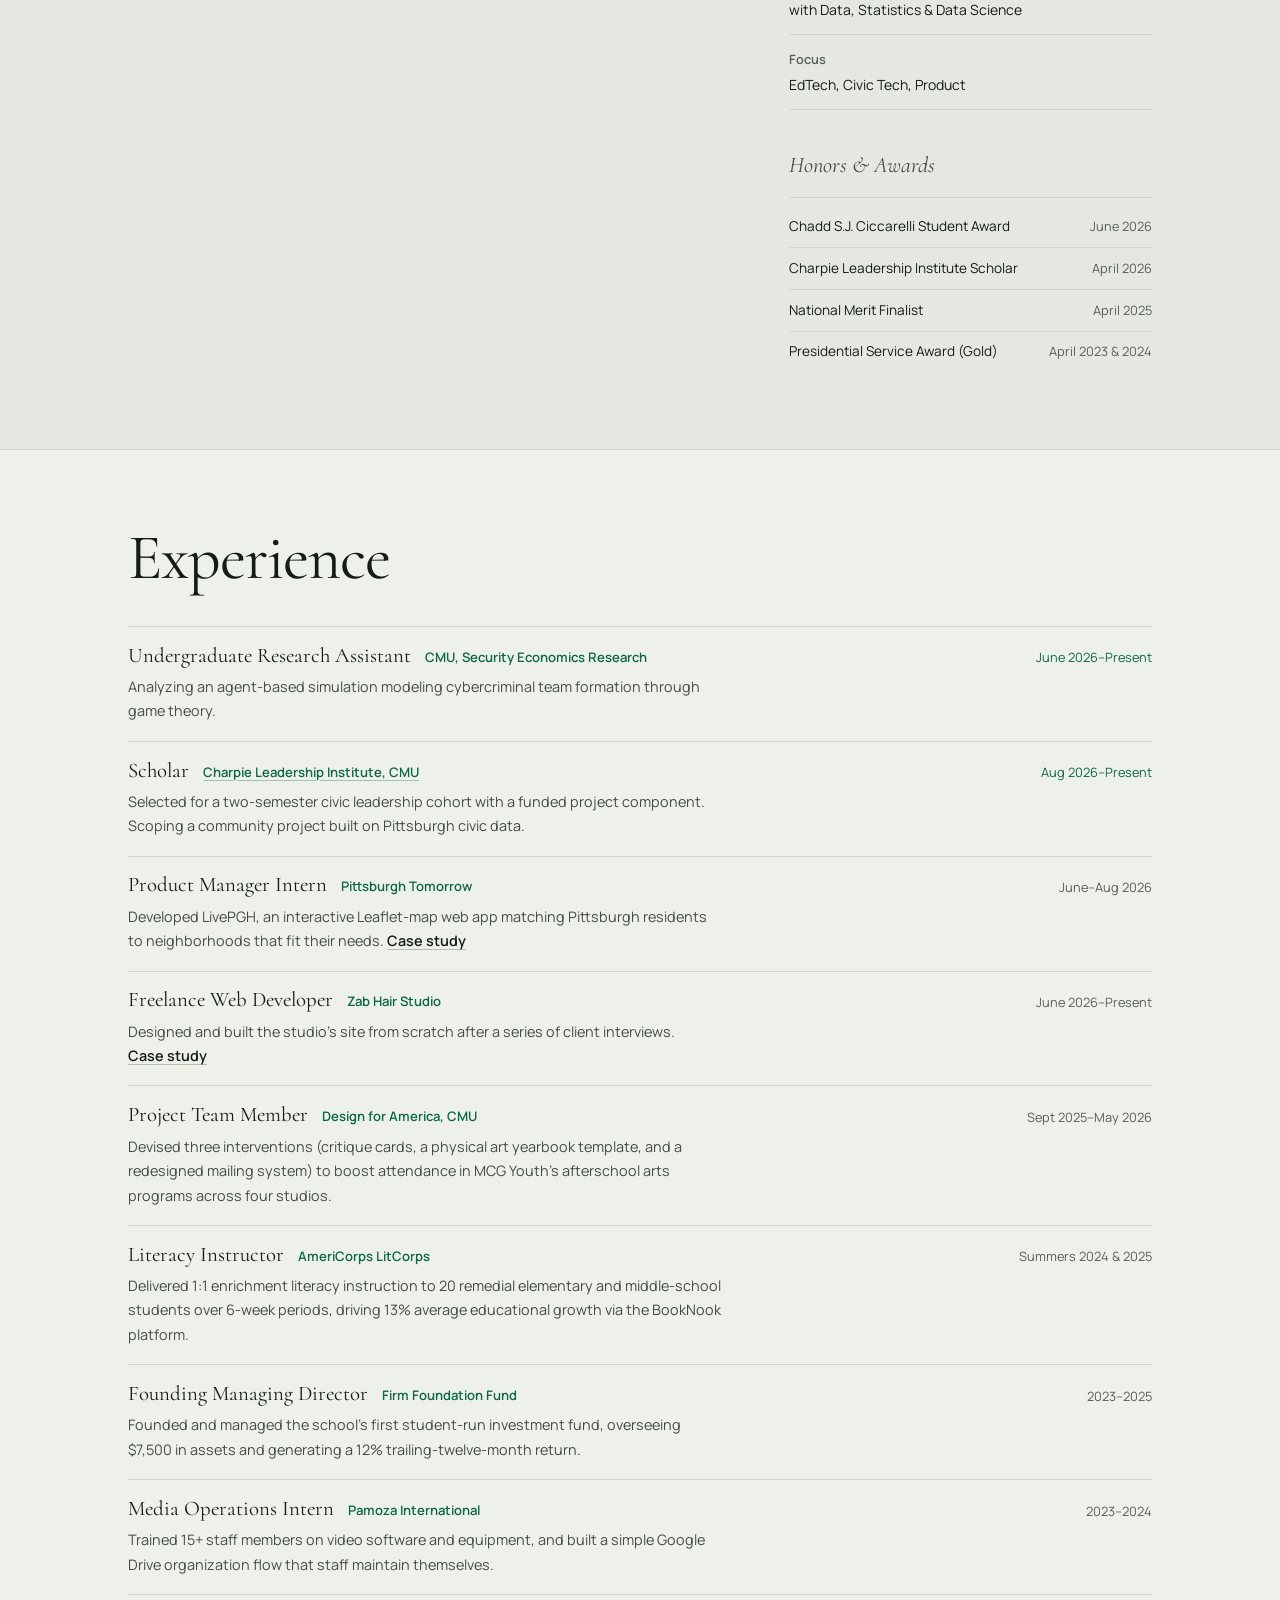
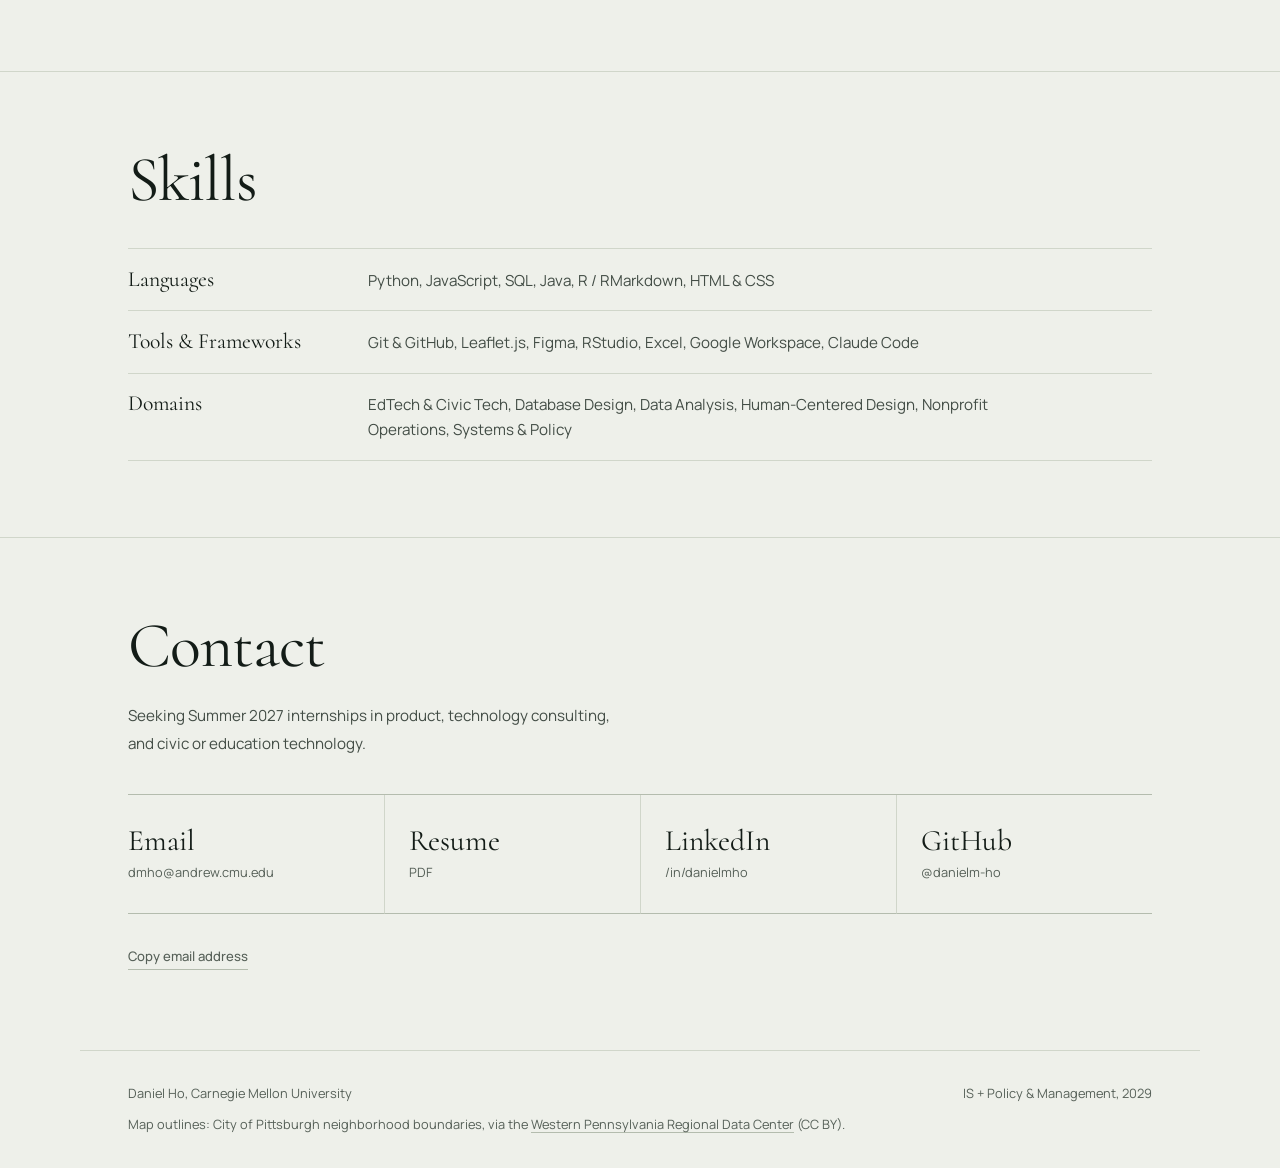
==== commit 25d87fd5: "Use Daniel's photos: a real portrait in the hero, the blazer photo in About, a stage portrait for th" ====
--- a/index.html
+++ b/index.html
@@ -187,7 +187,7 @@
         <div class="hero-row">
           <div class="hero-copy">
             <div class="h-say">
-              <img class="h-face" src="./static/files/headshot-sm.webp" width="200" height="200" alt="Daniel Ho">
+              <img class="h-face" src="./static/files/headshot-hero.webp" width="480" height="600" alt="Daniel Ho, smiling, in a Carnegie Mellon hoodie">
               <!-- Statement and description are set from CONTENT.hero in script.js -->
               <p class="h-lede"></p>
             </div>
@@ -270,7 +270,7 @@
                  the .ph-mono monogram fallback instead of a broken-image icon. -->
             <figure class="ab-photo">
               <div class="photo-frame">
-                <img src="./static/files/headshot.webp" alt="Daniel Ho" width="360" height="440"
+                <img src="./static/files/portrait-blazer.webp" alt="Daniel Ho in a navy blazer, leaning against a stone archway" width="660" height="880" loading="lazy"
                      onerror="this.style.display='none';this.closest('.photo-frame').classList.add('ph-fallback');">
                 <span class="ph-mono" aria-hidden="true">Daniel Ho</span>
               </div>
--- a/static/style.css
+++ b/static/style.css
@@ -453,11 +453,13 @@
 
 /* Portrait and statement share a line. */
 .h-say { display: flex; align-items: center; gap: 1.5rem; margin-bottom: 1.1rem; }
+/* A real portrait, not an avatar: big enough to read the hoodie. */
 .h-face {
   flex:          0 0 auto;
-  width:         6.5rem;
-  height:        6.5rem;
-  border-radius: 50%;
+  width:         8.75rem;
+  height:        auto;
+  aspect-ratio:  4 / 5;
+  border-radius: 6px;
   object-fit:    cover;
   border:        1px solid var(--b2);
 }
@@ -621,13 +623,13 @@
 /* ══════════════════════════════════════════
    SECTIONS
 ══════════════════════════════════════════ */
-.sec { padding: 6rem 0; border-bottom: 1px solid var(--b1); }
+.sec { padding: 4.75rem 0; border-bottom: 1px solid var(--b1); }
 #work { border-top: 1px solid var(--b1); }
 /* About sits on a slightly raised surface, so the page isn't five sections
    of identical ground separated by the same hairline. */
 #about { background: var(--s1); }
 
-.sec-hd { margin-bottom: 2.75rem; }
+.sec-hd { margin-bottom: 2.25rem; }
 
 .sec-title {
   font-family:    var(--serif);
@@ -772,16 +774,100 @@
 }
 
 /* ── FEATURED PROJECT ── */
-.proj-feature {
-  display:         block;
-  margin-bottom:   2rem;
-  text-decoration: none;
-  color:           inherit;
-}
+.proj-feature { display: block; margin-bottom: 2rem; }
+.proj-feature .proj-title a { color: inherit; text-decoration: none; }
+.proj-feature .proj-title a:hover { color: var(--ac); }
+.proj-feature h4.proj-title { font-weight: var(--dw); }
+
+/* ── SCREEN TOUR ──
+   The featured project's real screens, one at a time, inside the frame.
+   Tabs under it choose the screen. */
+.tour-stage { position: relative; aspect-ratio: 16 / 8.6; background: var(--s2); }
+.tour-stage img {
+  position:        absolute;
+  inset:           0;
+  width:           100%;
+  height:          100%;
+  object-fit:      cover;
+  object-position: top;
+  opacity:         0;
+  transition:      opacity .3s var(--ease);
+}
+.tour-stage img.on { opacity: 1; }
+
+.tour-bar { display: flex; align-items: baseline; flex-wrap: wrap; gap: .6rem 1.75rem; margin-top: .9rem; }
+.tour-tabs { display: flex; flex-wrap: wrap; gap: .4rem; }
+.tour-tab {
+  padding:       .5rem .95rem;
+  border:        1px solid var(--b2);
+  border-radius: 999px;
+  background:    none;
+  color:         var(--mu);
+  font-family:   var(--sans);
+  font-size:     .82rem;
+  font-weight:   600;
+  cursor:        pointer;
+  transition:    background .2s, color .2s, border-color .2s;
+}
+.tour-tab:hover { border-color: var(--tx); color: var(--tx); }
+.tour-tab[aria-selected="true"] { background: var(--tx); border-color: var(--tx); color: var(--bg); }
+.tour-cap { flex: 1 1 18rem; font-size: .85rem; color: var(--mu); line-height: 1.5; }
+
+/* ── PIPELINE ──
+   The system as a flow of steps. Numbered because it is a sequence. */
+.pipe-l { font-size: .8rem; font-weight: 600; color: var(--ac); margin-bottom: .8rem; }
+.pipe-steps { list-style: none; counter-reset: pipe; display: grid; gap: 0; }
+.pipe-steps li {
+  counter-increment: pipe;
+  position:     relative;
+  display:      grid;
+  gap:          .1rem;
+  padding:      0 0 1rem 2.4rem;
+}
+.pipe-steps li:last-child { padding-bottom: 0; }
+.pipe-steps li::before {
+  content:         counter(pipe);
+  position:        absolute;
+  left:            0;
+  top:             0;
+  width:           1.55rem;
+  height:          1.55rem;
+  display:         flex;
+  align-items:     center;
+  justify-content: center;
+  border:          1px solid var(--ac);
+  border-radius:   50%;
+  background:      var(--bg);
+  color:           var(--ac);
+  font-size:       .8rem;
+  font-weight:     700;
+}
+/* The line that joins one step to the next. */
+.pipe-steps li:not(:last-child)::after {
+  content:    '';
+  position:   absolute;
+  left:       .775rem;
+  top:        1.55rem;
+  bottom:     0;
+  width:      1px;
+  background: var(--acb);
+}
+.pipe-t { font-family: var(--serif); font-size: 1.25rem; line-height: 1.2; color: var(--tx); }
+.pipe-d { font-size: .85rem; line-height: 1.5; color: var(--mu); }
+
+/* On a case-study page the same steps run left to right. */
+.pipe--row { margin: 0 0 3rem; padding: 1.5rem 0; border-top: 1px solid var(--b1); border-bottom: 1px solid var(--b1); }
+.pipe--row .pipe-steps { grid-template-columns: repeat(4, minmax(0, 1fr)); gap: 1.25rem; }
+.pipe--row .pipe-steps li { padding: 2.2rem 0 0; }
+.pipe--row .pipe-steps li:not(:last-child)::after { left: 1.55rem; right: -1.25rem; top: .775rem; bottom: auto; width: auto; height: 1px; }
+
+/* The real site, running inside the lead frame. */
+.shot { position: relative; }
+.shot-live { margin-top: 1rem; }
+.shot-frame { display: block; width: 100%; aspect-ratio: 16 / 10; border: 0; background: #fff; }
+.shot--phone .shot-frame { aspect-ratio: 9 / 16; }
 
 .proj-feature-media { transition: border-color .3s var(--ease); }
-.proj-feature:hover .proj-feature-media { border-color: var(--ac); }
-.proj-feature-media img { aspect-ratio: 16 / 8.4; object-fit: cover; object-position: top; }
 
 .proj-feature-body {
   display:               grid;
@@ -793,7 +879,6 @@
 
 .proj-feature-main { display: flex; flex-direction: column; gap: .75rem; }
 .proj-feature .proj-title { font-size: clamp(2.1rem, 3.6vw, 2.9rem); }
-.proj-feature:hover .proj-title { color: var(--ac); }
 .proj-feature .proj-desc { -webkit-line-clamp: unset; display: block; }
 
 /* The pull statement: the one thing on the block set large enough to be
@@ -822,7 +907,7 @@
   text-decoration-color: var(--acb);
   text-underline-offset: .3em;
 }
-.proj-feature:hover .proj-more { text-decoration-color: var(--ac); }
+.proj-more:hover { text-decoration-color: var(--ac); }
 
 /* ── COMPACT PROJECT LIST ──
    Smaller coursework as ruled rows under the cards: title, what it was,
@@ -1000,6 +1085,7 @@
 
 .mb-media { position: absolute; inset: 0; z-index: -1; }
 .mb-media img { width: 100%; height: 100%; object-fit: cover; object-position: 60% 30%; display: block; }
+.mb-media img.mb-narrow { display: none; }
 /* Scrim: dark where the text sits (left and bottom), clear over the stage. */
 .mb-media::after {
   content:    '';
@@ -1104,14 +1190,14 @@
   display:               grid;
   grid-template-columns: 1fr 9rem;
   gap:                   0 2.25rem;
-  padding:               1.4rem 0;
+  padding:               1.05rem 0;
   border-bottom:         1px solid var(--b1);
 }
 .exp-row:first-child { border-top: 1px solid var(--b1); }
 
 /* Role and organisation share a line; the one sentence sits under them. */
 .exp-head { display: flex; flex-wrap: wrap; align-items: baseline; gap: .15rem .9rem; margin-bottom: .4rem; }
-.exp-role { font-family: var(--serif); font-weight: var(--dw); font-size: 1.4rem; line-height: 1.2; }
+.exp-role { font-family: var(--serif); font-weight: var(--dw); font-size: 1.3rem; line-height: 1.2; }
 .exp-org  { font-size: .82rem; font-weight: 600; color: var(--ac); }
 .exp-org a { color: inherit; text-decoration: underline; text-decoration-color: var(--acb); text-underline-offset: .22em; }
 .exp-org a:hover { text-decoration-color: var(--ac); }
@@ -1144,29 +1230,17 @@
    treatment and the single most template-looking block on the page;
    a ruled list is also faster to keyword-scan.
 ══════════════════════════════════════════ */
-.sk-g { display: grid; grid-template-columns: repeat(auto-fit, minmax(230px, 1fr)); gap: 3rem 4rem; }
-
-.sk-cat {
-  font-family:    var(--serif);
-  font-style:     italic;
-  font-weight:    400;
-  font-size:      1.5rem;
-  color:          var(--tx);
-  margin-bottom:  1.1rem;
-  padding-bottom: .85rem;
-  border-bottom:  1px solid var(--b2);
-}
-
-.sk-list { list-style: none; }
-.sk-list li {
-  font-size:     .9rem;
-  color:         var(--mu);
-  padding:       .62rem 0;
-  border-bottom: 1px solid var(--b1);
-  transition:    color .25s, padding-left .35s var(--ease);
-}
-.sk-list li:hover { color: var(--tx); padding-left: .35rem; }
-.sk-list li:last-child { border-bottom: none; }
+.sk-g { display: grid; gap: 0; border-top: 1px solid var(--b1); }
+.sk-row {
+  display:               grid;
+  grid-template-columns: 13rem minmax(0, 1fr);
+  align-items:           baseline;
+  gap:                   2rem;
+  padding:               1.1rem 0;
+  border-bottom:         1px solid var(--b1);
+}
+.sk-cat  { font-family: var(--serif); font-weight: var(--dw); font-size: 1.35rem; line-height: 1.2; color: var(--tx); }
+.sk-list { font-size: .95rem; line-height: 1.65; color: var(--mu); max-width: 70ch; }
 
 
 /* ══════════════════════════════════════════
@@ -1253,7 +1327,7 @@
 .photo-frame {
   position:        relative;
   width:           100%;
-  aspect-ratio:    4 / 5;
+  aspect-ratio:    3 / 4;
   border:          1px solid var(--b2);
   border-radius:   var(--r);
   background:      var(--s1);
@@ -1268,10 +1342,7 @@
   height:     100%;
   object-fit: cover;
   display:    block;
-  filter:     grayscale(.5) brightness(.92);
-  transition: filter .7s var(--ease);
-}
-.photo-frame:hover img { filter: grayscale(0) brightness(1); }
+}
 
 /* Shown via .ph-fallback (added by the <img> onerror handler in
    index.html) when the headshot fails to load, instead of a broken-image
@@ -1834,7 +1905,7 @@
   h1.h-name { font-size: 23.5vw; }
   .hero-row { grid-template-columns: minmax(0, 1fr); gap: 1.5rem; }
   .h-say  { gap: 1rem; margin-bottom: .9rem; }
-  .h-face { width: 4.25rem; height: 4.25rem; }
+  .h-face { width: 5.5rem; }
   .h-lede { max-width: none; font-size: 1.4rem; }
   .h-desc { margin-bottom: 1.25rem; }
   .h-cta  { width: 100%; }
@@ -1861,7 +1932,13 @@
   .proj-lines { margin-top: 1.5rem; }
   .proj-line { grid-template-columns: 1fr; gap: .25rem; padding: 1rem 0; }
   .proj-line-k { text-align: left; }
-  .proj-feature-media img { aspect-ratio: 16 / 10; }
+  .tour-stage { aspect-ratio: 16 / 10; }
+  .tour-bar { gap: .6rem; }
+  .tour-tab { padding: .45rem .8rem; }
+  .pipe--row .pipe-steps { grid-template-columns: 1fr; gap: 0; }
+  .pipe--row .pipe-steps li { padding: 0 0 1rem 2.4rem; }
+  .pipe--row .pipe-steps li:not(:last-child)::after { left: .775rem; right: auto; top: 1.55rem; bottom: 0; width: 1px; height: auto; }
+  .shot-frame { aspect-ratio: 9 / 14; }
   .proj-feature-body { grid-template-columns: 1fr; gap: 1.5rem; padding-top: 1.25rem; }
   .proj-pull { padding-left: 1.1rem; }
   .proj-feature-end { flex-direction: row; align-items: baseline; justify-content: space-between; flex-wrap: wrap; }
@@ -1901,6 +1978,8 @@
   .music-band { display: block; min-height: 0; }
   .mb-media { position: static; }
   .mb-media img { aspect-ratio: 16 / 10; height: auto; object-position: center; }
+  .mb-media img.mb-wide { display: none; }
+  .mb-media img.mb-narrow { display: block; aspect-ratio: 4 / 5; object-position: center top; }
   .mb-media::after { display: none; }
   .mb-inner { padding: 2rem 1.5rem 2.75rem; }
   .mb-title { margin-bottom: 1.1rem; }
@@ -1908,13 +1987,13 @@
   .mb-actions { gap: 1rem 1.5rem; }
   .mb-play { width: 100%; justify-content: center; }
 
-  .sk-g { grid-template-columns: 1fr; gap: 2.25rem; }
+  .sk-row { grid-template-columns: 1fr; gap: .3rem; padding: 1rem 0; }
 
   .exp-row { grid-template-columns: 1fr; padding: 1.2rem 0; }
   .exp-yr  { text-align: left; padding-top: .5rem; }
 
   .ab-g     { grid-template-columns: minmax(0, 1fr); gap: 2rem; }
-  .ab-photo { width: 120px; }
+  .ab-photo { width: 150px; }
   .ab-main  { gap: 2rem; }
   /* Facts sit two-up at phone width so the reference material costs half
      the scroll; long values (coursework) take the full row. */
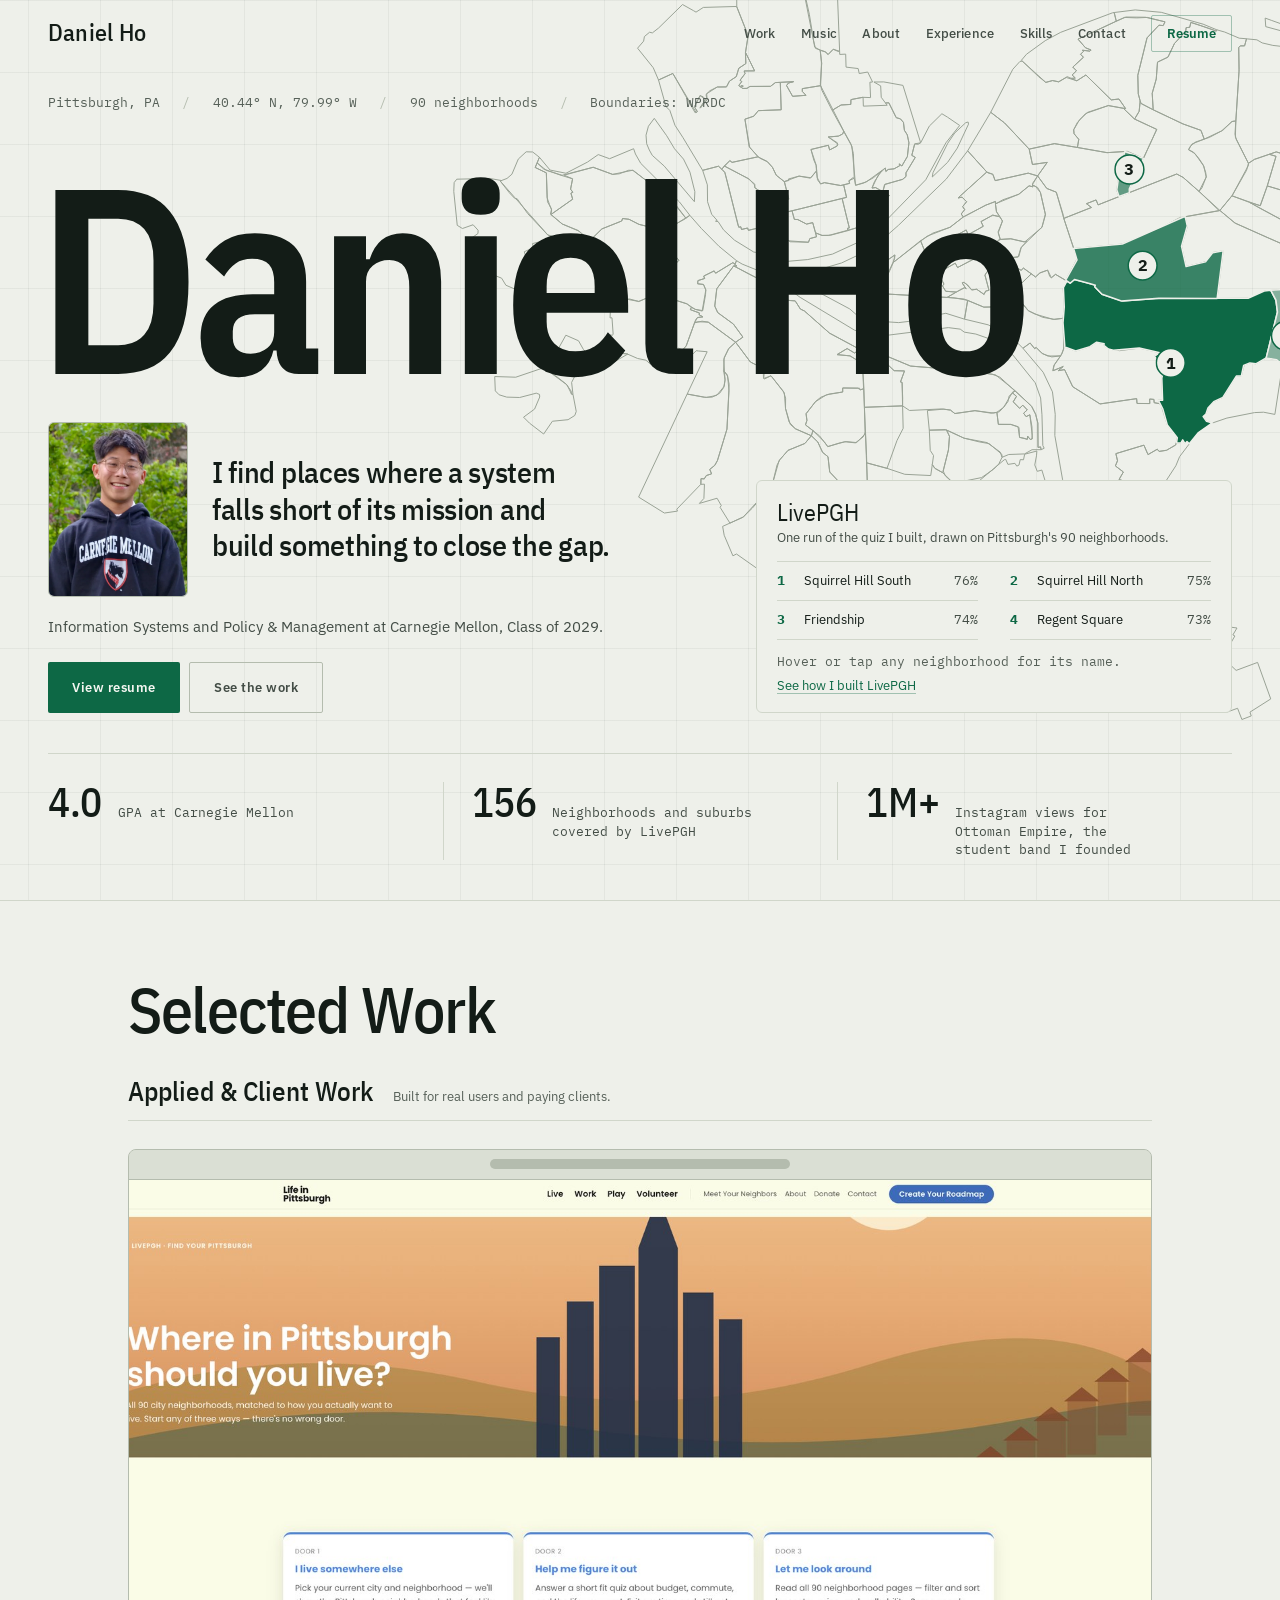
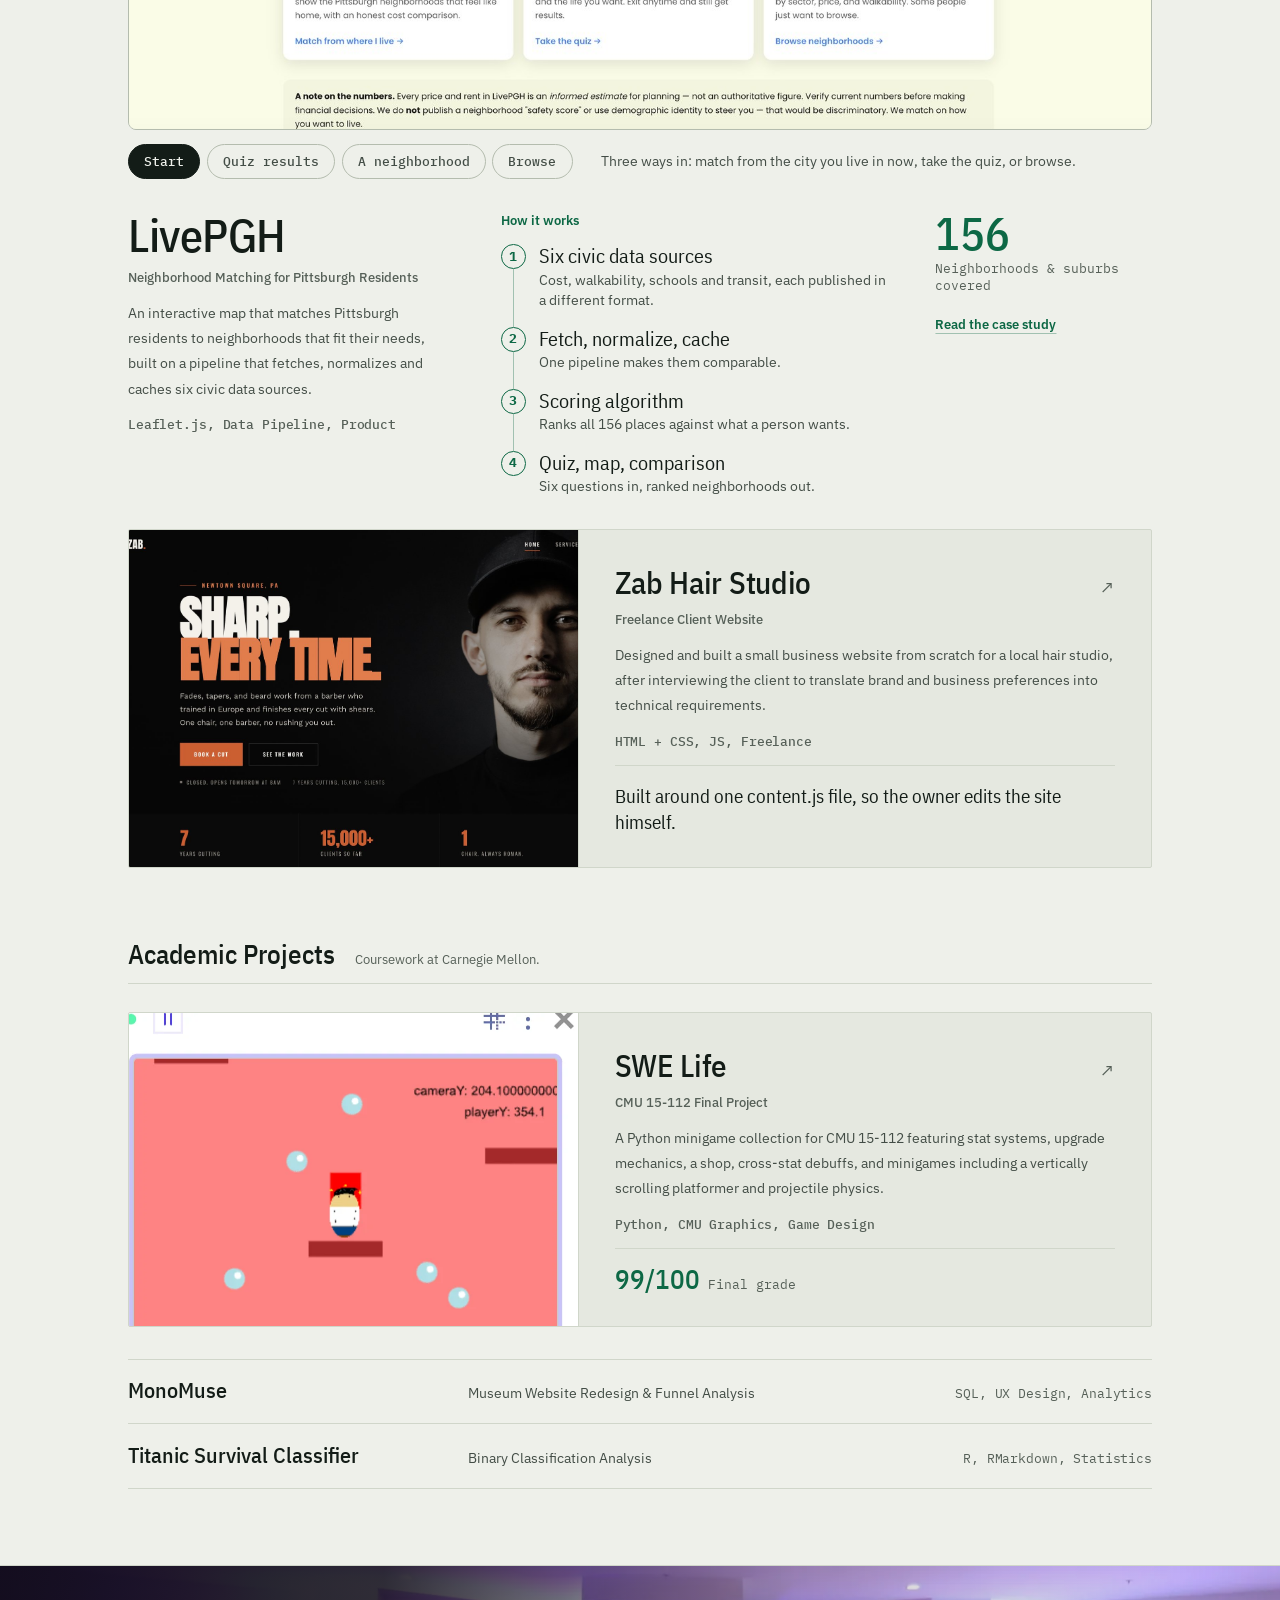
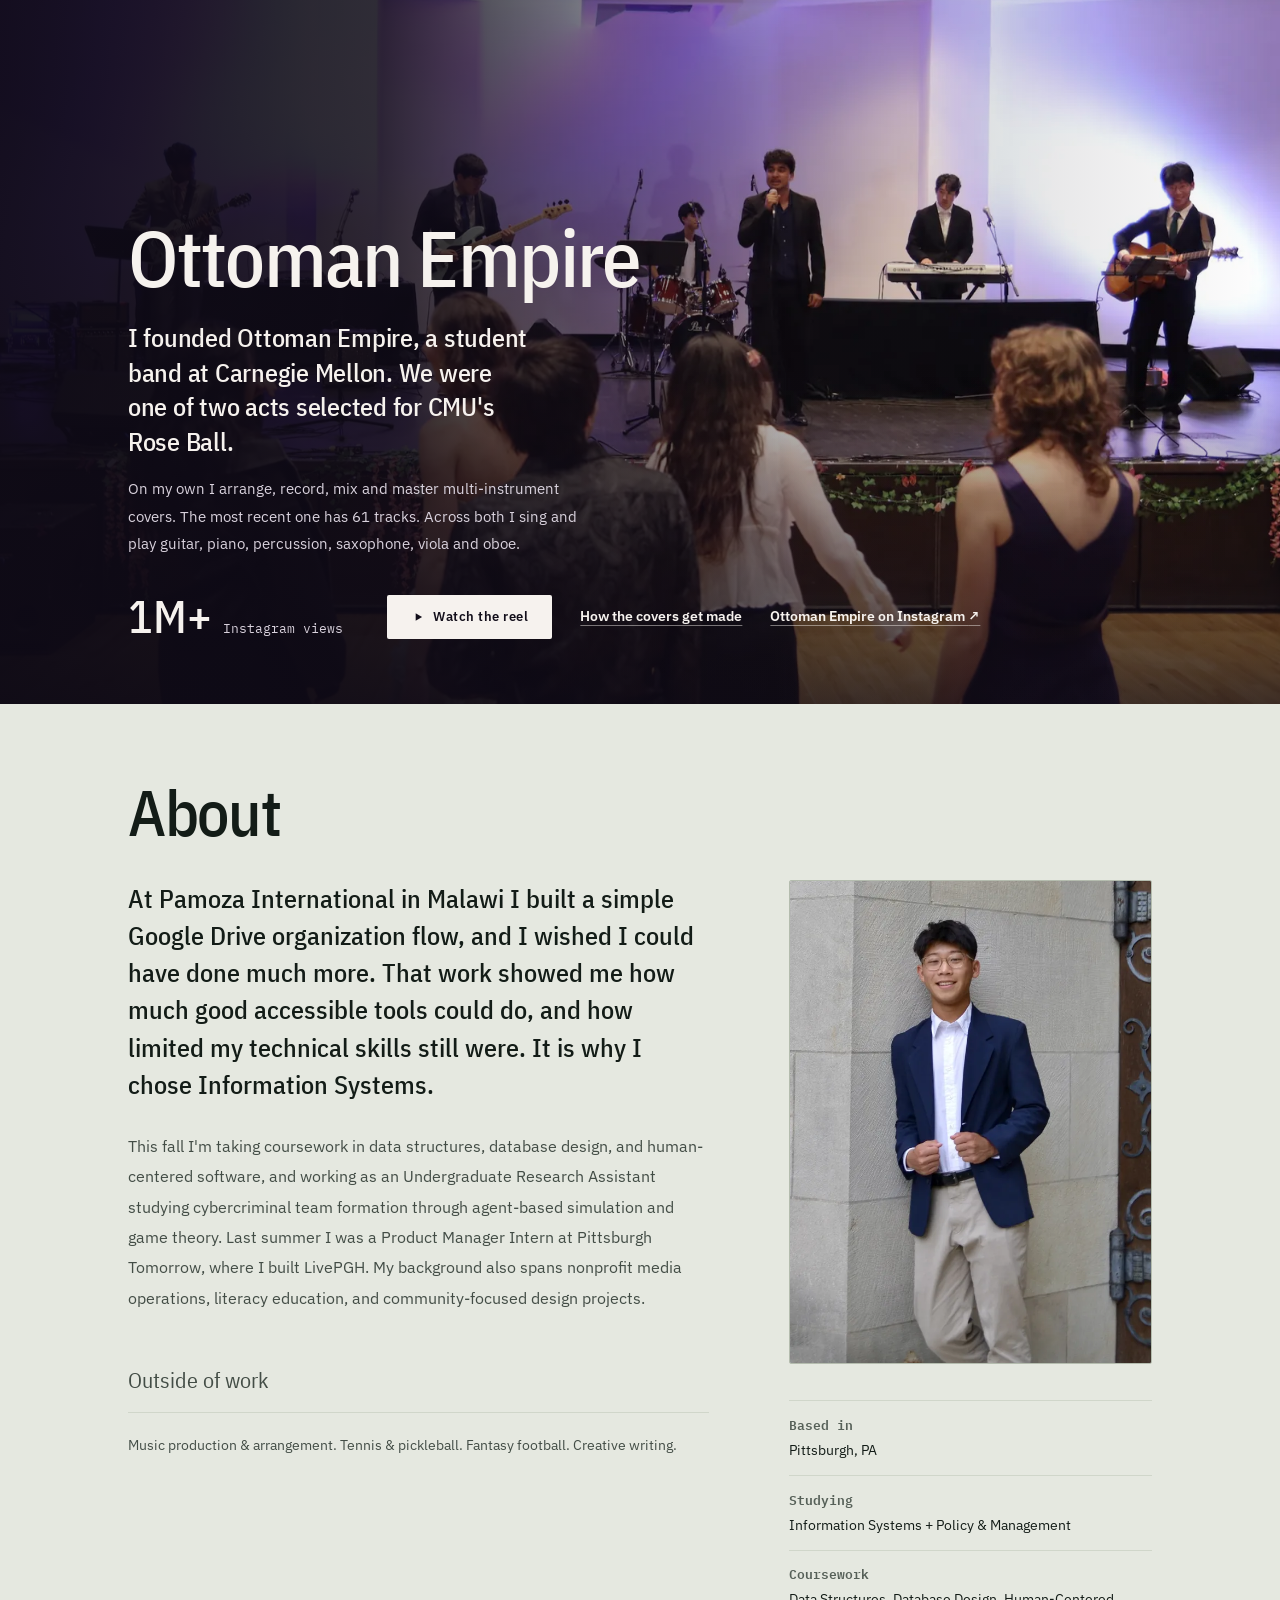
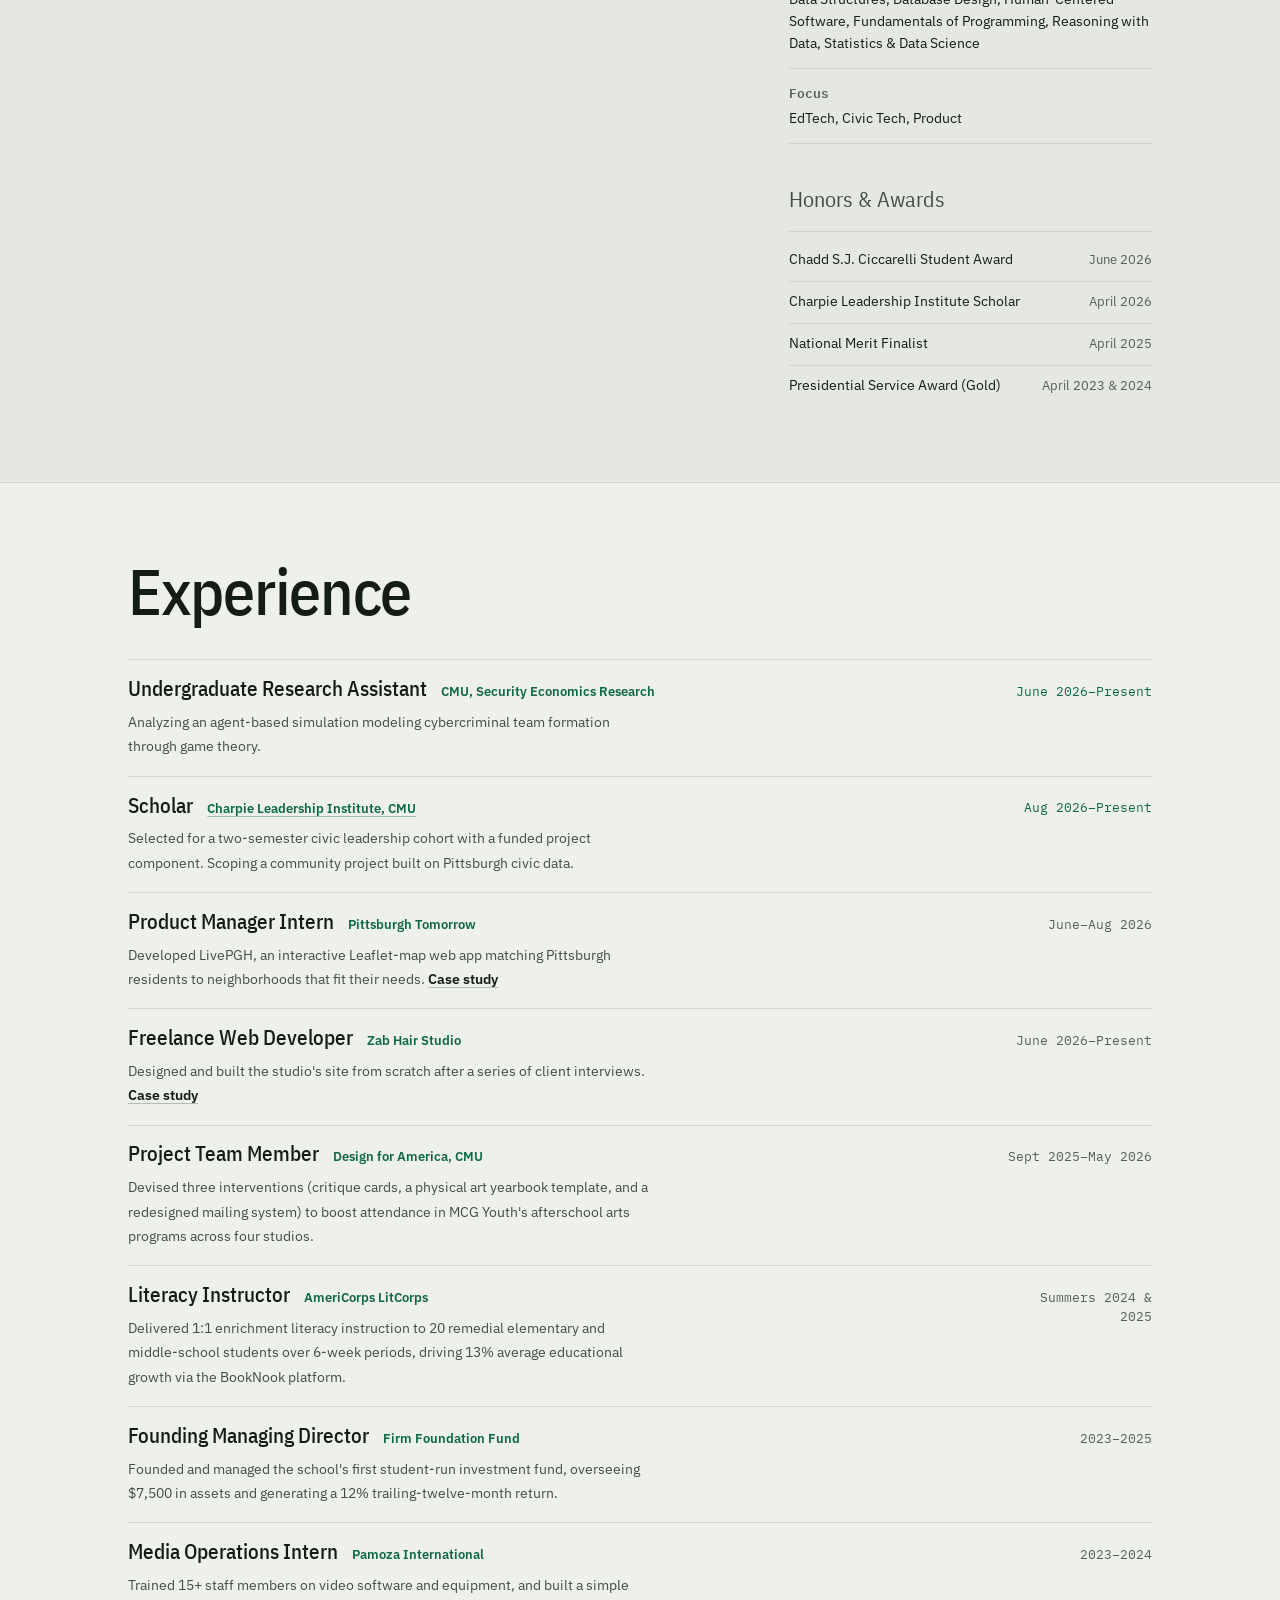
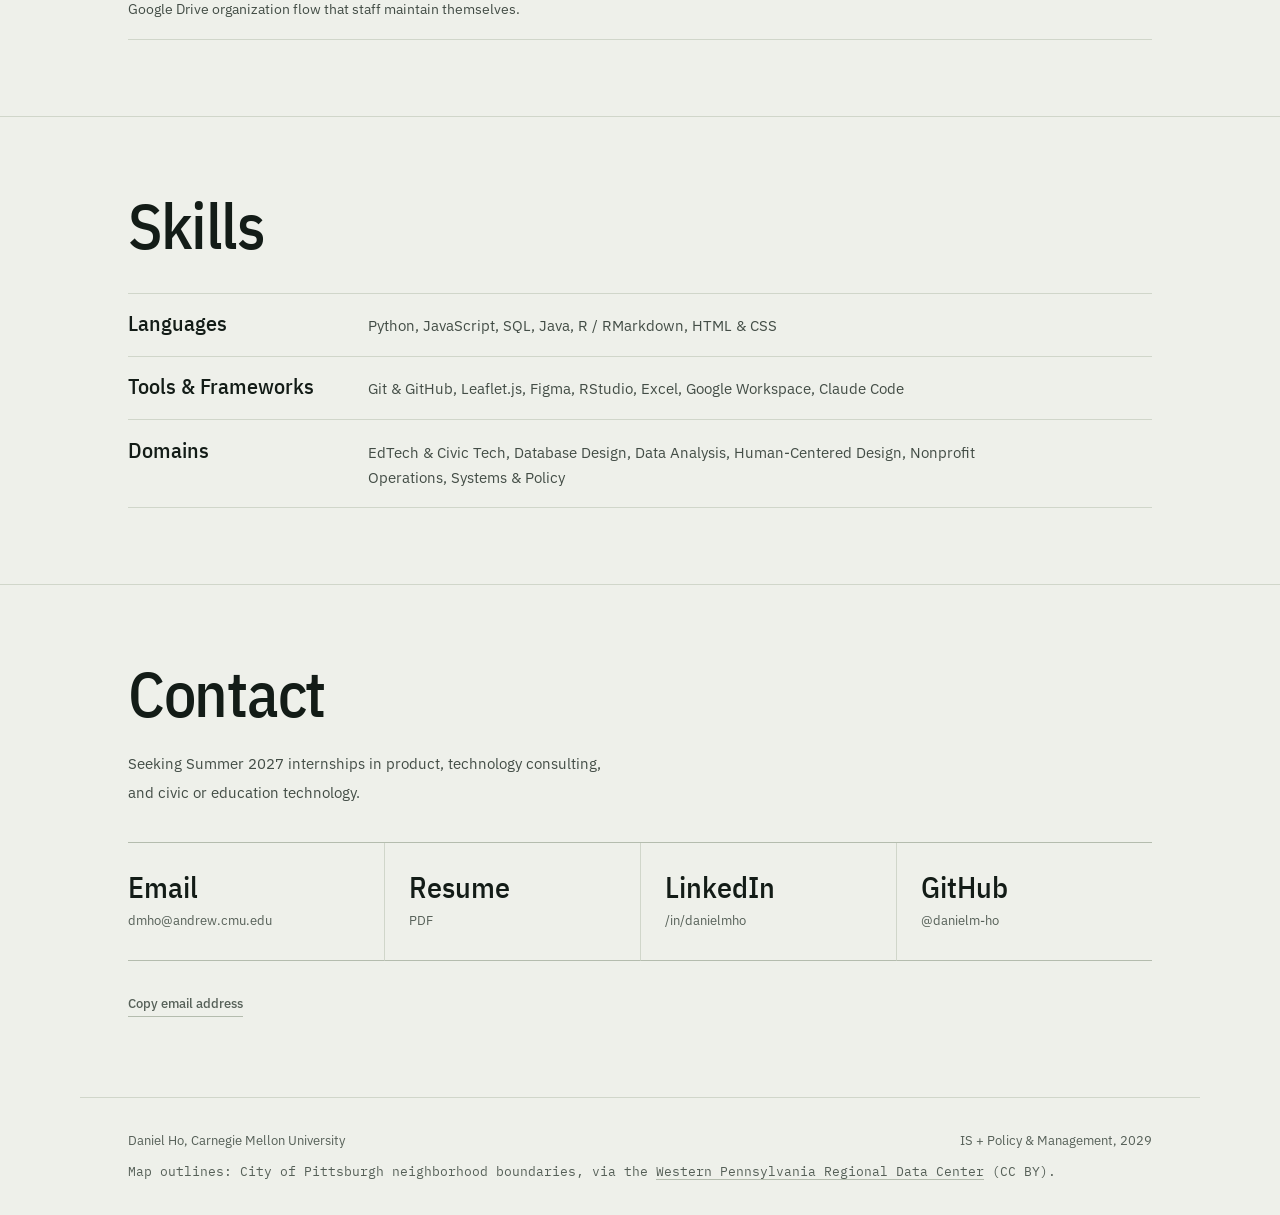
==== commit 95917034: "Make it read as technical work: IBM Plex type system, data in monospace, a drafting grid and legend " ====
--- a/index.html
+++ b/index.html
@@ -78,7 +78,7 @@
 
   <link rel="preconnect" href="https://fonts.googleapis.com">
   <link rel="preconnect" href="https://fonts.gstatic.com" crossorigin>
-  <link href="https://fonts.googleapis.com/css2?family=Cormorant:ital,wght@0,300;0,400;0,500;1,300;1,400&family=Manrope:wght@300;400;500;600;700&display=swap" rel="stylesheet">
+  <link href="https://fonts.googleapis.com/css2?family=IBM+Plex+Mono:wght@400;500&family=IBM+Plex+Sans:ital,wght@0,400;0,500;0,600;1,400&family=IBM+Plex+Sans+Condensed:wght@400;500;600&display=swap" rel="stylesheet">
 
   <!-- Styles -->
   <link rel="stylesheet" href="./static/style.css">
@@ -181,6 +181,10 @@
              CONTENT.hero.map. If that fails, the hero is the name and the
              statement on plain paper. -->
         <figure class="h-map"></figure>
+
+        <!-- The map's legend line, set like the corner note on a survey sheet.
+             Filled from CONTENT.hero.map.meta in script.js. -->
+        <p class="hero-meta"></p>
 
         <h1 class="h-name">Daniel Ho</h1>
 
--- a/static/style.css
+++ b/static/style.css
@@ -52,13 +52,16 @@
   --card-hi:   #dfe3d9;                    /* card background on hover */
   --thumb-bg:  #dadfd4;
 
-  --serif: 'orpheus-pro', 'Orpheus Pro', 'Cormorant', 'Cormorant Garamond',
-           'Iowan Old Style', Georgia, 'Times New Roman', serif;
-  --sans:  'Manrope', -apple-system, BlinkMacSystemFont, 'Segoe UI', Roboto, Helvetica, Arial, sans-serif;
-
-  /* Display weight, in one place. Cormorant Light carries the elegance at
-     large sizes; if Orpheus loads, 300 resolves to its Regular. */
-  --dw: 400;   /* display weight. Light (300) reads thin as dark ink on paper. */
+  /* ── TYPE ──
+     One family doing three jobs. IBM Plex was drawn for technical
+     material, which is the register this site wants: Condensed for the
+     name and headings, Sans for reading, Mono for anything that is data
+     (dates, tools, scores, the map's readout). */
+  --display: 'IBM Plex Sans Condensed', 'IBM Plex Sans', 'Arial Narrow', Arial, sans-serif;
+  --sans:    'IBM Plex Sans', -apple-system, BlinkMacSystemFont, 'Segoe UI', Roboto, Helvetica, Arial, sans-serif;
+  --mono:    'IBM Plex Mono', ui-monospace, SFMono-Regular, Menlo, Consolas, monospace;
+  --dw: 500;   /* display weight */
+  --grid: rgba(19, 28, 23, .05);   /* the drafting grid behind the hero */
 
   --ease:  cubic-bezier(.16, 1, .3, 1);
   --ease2: cubic-bezier(.33, 1, .68, 1);
@@ -92,7 +95,8 @@
   --nav-bg:    rgba(11, 11, 11, .84);
   --card-hi:   #131313;
   --thumb-bg:  #0d0d0d;
-  --dw: 300;
+  --dw: 500;
+  --grid: rgba(240, 237, 232, .05);
 }
 
 html { scroll-behavior: smooth; }
@@ -242,7 +246,7 @@
 
 /* Wordmark. No chip, no box — just the name, letterspaced. */
 .n-logo {
-  font-family:     var(--serif);
+  font-family:     var(--display);
   font-weight:     var(--dw);
   font-size:       1.5rem;
   letter-spacing:  .01em;
@@ -356,7 +360,7 @@
   display:         flex;
   align-items:     baseline;
   gap:             1.1rem;
-  font-family:     var(--serif);
+  font-family:     var(--display);
   font-weight:     var(--dw);
   font-size:       clamp(2rem, 9vw, 3rem);
   color:           var(--mu);
@@ -413,7 +417,31 @@
    runs off the right edge. The name is set across it at nearly the full
    width of the screen. Under the name: the statement (with a portrait) on
    the left, the map's key on the right. Figures run along the bottom. */
-#hero-s { position: relative; overflow: hidden; }
+#hero-s {
+  position: relative;
+  overflow: hidden;
+  /* A drafting grid, so the map sits on a sheet and not on blank paper. */
+  background-image:
+    linear-gradient(var(--grid) 1px, transparent 1px),
+    linear-gradient(90deg, var(--grid) 1px, transparent 1px);
+  background-size: 4.5rem 4.5rem;
+  background-position: center top;
+}
+
+/* The legend line in the top corner of the sheet. */
+.hero-meta {
+  position:       relative;
+  z-index:        1;
+  display:        flex;
+  flex-wrap:      wrap;
+  gap:            .3rem 1.4rem;
+  margin-bottom:  auto;
+  padding-top:    .5rem;
+  font-family:    var(--mono);
+  font-size:      .8rem;
+  color:          var(--mu2);
+}
+.hero-meta span + span::before { content: '/'; margin-right: 1.4rem; color: var(--b2); }
 
 #hero {
   position:        relative;
@@ -432,12 +460,13 @@
 h1.h-name {
   position:       relative;
   z-index:        1;
-  font-family:    var(--serif);
+  font-family:    var(--display);
   font-weight:    var(--dw);
-  font-size:      clamp(4.5rem, 20.5vw, 23rem);
+  font-weight:    600;
+  font-size:      clamp(4.5rem, 20.6vw, 23.5rem);
   line-height:    .8;
-  letter-spacing: -.045em;
-  margin:         0 0 0 -.05em;
+  letter-spacing: -.035em;
+  margin:         0 0 0 -.045em;
   white-space:    nowrap;
   pointer-events: none;
 }
@@ -465,7 +494,7 @@
 }
 
 .h-lede {
-  font-family:    var(--serif);
+  font-family:    var(--display);
   font-weight:    400;
   font-size:      clamp(1.5rem, 2.35vw, 2.2rem);
   line-height:    1.22;
@@ -487,7 +516,7 @@
   position: absolute;
   z-index:  0;
   top:      calc(var(--nav-h) - 9.5vw);
-  right:    -9vw;
+  right:    -11vw;
   width:    min(76vw, 1300px);
   margin:   0;
 }
@@ -515,7 +544,7 @@
 
 /* What the map is, said above it. */
 .h-map-head { display: flex; align-items: baseline; flex-wrap: wrap; gap: .2rem .8rem; margin-bottom: .8rem; }
-.h-map-title { font-family: var(--serif); font-size: 1.5rem; line-height: 1.1; color: var(--tx); }
+.h-map-title { font-family: var(--display); font-size: 1.5rem; line-height: 1.1; color: var(--tx); }
 .h-map-sub   { font-size: .82rem; color: var(--mu); line-height: 1.5; }
 
 /* The name of whatever is under the pointer. */
@@ -605,7 +634,7 @@
 .pf-item:first-child { padding-left: 0; border-left: none; }
 
 .pf-v {
-  font-family:    var(--serif);
+  font-family:    var(--display);
   font-weight:    var(--dw);
   font-size:      clamp(2rem, 3.2vw, 2.7rem);
   line-height:    1;
@@ -632,7 +661,7 @@
 .sec-hd { margin-bottom: 2.25rem; }
 
 .sec-title {
-  font-family:    var(--serif);
+  font-family:    var(--display);
   font-weight:    var(--dw);
   font-size:      clamp(2.4rem, 5.5vw, 4rem);
   letter-spacing: -.015em;
@@ -687,7 +716,7 @@
 }
 
 .proj-group-l {
-  font-family: var(--serif);
+  font-family: var(--display);
   font-weight: var(--dw);
   font-size:   1.7rem;
   line-height: 1;
@@ -852,7 +881,7 @@
   width:      1px;
   background: var(--acb);
 }
-.pipe-t { font-family: var(--serif); font-size: 1.25rem; line-height: 1.2; color: var(--tx); }
+.pipe-t { font-family: var(--display); font-size: 1.25rem; line-height: 1.2; color: var(--tx); }
 .pipe-d { font-size: .85rem; line-height: 1.5; color: var(--mu); }
 
 /* On a case-study page the same steps run left to right. */
@@ -886,7 +915,7 @@
 .proj-pull { padding-left: 1.5rem; border-left: 2px solid var(--ac); }
 .proj-pull-l { font-size: .8rem; font-weight: 600; color: var(--ac); margin-bottom: .6rem; }
 .proj-pull-t {
-  font-family: var(--serif);
+  font-family: var(--display);
   font-weight: 400;
   font-size:   clamp(1.3rem, 1.9vw, 1.6rem);
   line-height: 1.32;
@@ -923,7 +952,7 @@
   text-decoration:       none;
   color:                 inherit;
 }
-.proj-line-t { font-family: var(--serif); font-weight: var(--dw); font-size: 1.4rem; line-height: 1.2; transition: color .25s; }
+.proj-line-t { font-family: var(--display); font-weight: var(--dw); font-size: 1.4rem; line-height: 1.2; transition: color .25s; }
 .proj-line:hover .proj-line-t { color: var(--ac); }
 .proj-line-s { font-size: .9rem; color: var(--mu); }
 .proj-line-k { font-size: .82rem; color: var(--mu2); text-align: right; }
@@ -983,8 +1012,8 @@
     linear-gradient(145deg, var(--s2), var(--s1));
 }
 .proj-thumb--mono span {
-  font-family:    var(--serif);
-  font-style:     italic;
+  font-family:    var(--display);
+  font-style:     normal;
   font-size:      clamp(1.6rem, 3vw, 2.2rem);
   color:          var(--mu2);
   letter-spacing: .01em;
@@ -1003,7 +1032,7 @@
 .proj-top { display: flex; align-items: baseline; justify-content: space-between; gap: 1rem; }
 
 .proj-title {
-  font-family:    var(--serif);
+  font-family:    var(--display);
   font-weight:    var(--dw);
   font-size:      clamp(1.5rem, 2.5vw, 1.95rem);
   line-height:    1.1;
@@ -1041,11 +1070,11 @@
   border-top:      1px solid var(--b1);
 }
 
-.proj-note { font-family: var(--serif); font-size: 1.2rem; line-height: 1.35; color: var(--tx); }
+.proj-note { font-family: var(--display); font-size: 1.2rem; line-height: 1.35; color: var(--tx); }
 
 .proj-stat { display: flex; align-items: baseline; gap: .5rem; flex-shrink: 0; }
 .proj-stat-v {
-  font-family: var(--serif);
+  font-family: var(--display);
   font-weight: var(--dw);
   font-size:   1.68rem;
   line-height: 1;
@@ -1099,7 +1128,7 @@
 .mb-inner { width: 100%; max-width: 1120px; margin: 0 auto; padding: 6rem 3rem 4rem; }
 
 .mb-title {
-  font-family:    var(--serif);
+  font-family:    var(--display);
   font-weight:    var(--dw);
   font-size:      clamp(3.2rem, 6.2vw, 5.5rem);
   line-height:    .95;
@@ -1108,7 +1137,7 @@
 }
 
 .mb-lede {
-  font-family:   var(--serif);
+  font-family:   var(--display);
   font-size:     clamp(1.3rem, 2vw, 1.65rem);
   line-height:   1.35;
   max-width:     30ch;
@@ -1120,7 +1149,7 @@
 .mb-foot { display: flex; align-items: center; flex-wrap: wrap; gap: 1.5rem 2.75rem; margin-top: 2.25rem; }
 
 .mb-stat { display: flex; align-items: baseline; gap: .7rem; }
-.mb-stat-v { font-family: var(--serif); font-weight: var(--dw); font-size: 2.9rem; line-height: 1; }
+.mb-stat-v { font-family: var(--display); font-weight: var(--dw); font-size: 2.9rem; line-height: 1; }
 .mb-stat-l { font-size: .8rem; color: var(--mb-soft); }
 
 .mb-actions { display: flex; align-items: center; flex-wrap: wrap; gap: 1rem 1.75rem; }
@@ -1197,7 +1226,7 @@
 
 /* Role and organisation share a line; the one sentence sits under them. */
 .exp-head { display: flex; flex-wrap: wrap; align-items: baseline; gap: .15rem .9rem; margin-bottom: .4rem; }
-.exp-role { font-family: var(--serif); font-weight: var(--dw); font-size: 1.3rem; line-height: 1.2; }
+.exp-role { font-family: var(--display); font-weight: var(--dw); font-size: 1.3rem; line-height: 1.2; }
 .exp-org  { font-size: .82rem; font-weight: 600; color: var(--ac); }
 .exp-org a { color: inherit; text-decoration: underline; text-decoration-color: var(--acb); text-underline-offset: .22em; }
 .exp-org a:hover { text-decoration-color: var(--ac); }
@@ -1239,7 +1268,7 @@
   padding:               1.1rem 0;
   border-bottom:         1px solid var(--b1);
 }
-.sk-cat  { font-family: var(--serif); font-weight: var(--dw); font-size: 1.35rem; line-height: 1.2; color: var(--tx); }
+.sk-cat  { font-family: var(--display); font-weight: var(--dw); font-size: 1.35rem; line-height: 1.2; color: var(--tx); }
 .sk-list { font-size: .95rem; line-height: 1.65; color: var(--mu); max-width: 70ch; }
 
 
@@ -1260,7 +1289,7 @@
 
 /* Opening paragraph set larger in the display face — a standfirst. */
 .ab-body p:first-child {
-  font-family: var(--serif);
+  font-family: var(--display);
   font-weight: var(--dw);
   font-size:   clamp(1.3rem, 2.1vw, 1.6rem);
   line-height: 1.45;
@@ -1269,8 +1298,8 @@
 }
 
 .ab-sub {
-  font-family:    var(--serif);
-  font-style:     italic;
+  font-family:    var(--display);
+  font-style:     normal;
   font-weight:    400;
   font-size:      1.4rem;
   color:          var(--mu);
@@ -1349,8 +1378,8 @@
    icon. */
 .ph-mono {
   display:     none;
-  font-family: var(--serif);
-  font-style:  italic;
+  font-family: var(--display);
+  font-style:  normal;
   font-size:   1.75rem;
   color:       var(--mu2);
 }
@@ -1371,8 +1400,8 @@
 .ab-honors { display: flex; flex-direction: column; }
 
 .hon-lbl {
-  font-family:    var(--serif);
-  font-style:     italic;
+  font-family:    var(--display);
+  font-style:     normal;
   font-size:      1.4rem;
   color:          var(--mu);
   margin-bottom:  .5rem;
@@ -1440,7 +1469,7 @@
 .ct-cell:hover::after { right: 0; }
 
 .ct-cell-l {
-  font-family: var(--serif);
+  font-family: var(--display);
   font-weight: var(--dw);
   font-size:   1.85rem;
   line-height: 1;
@@ -1540,7 +1569,7 @@
 .pd-back:hover { color: var(--ac); gap: .95rem; }
 
 .pd-title {
-  font-family:    var(--serif);
+  font-family:    var(--display);
   font-weight:    var(--dw);
   font-size:      clamp(2.75rem, 7vw, 5.75rem);
   line-height:    .95;
@@ -1551,7 +1580,7 @@
 /* One sentence before the media block. Without it a reader hits a video
    or a screenshot before they know what they're looking at. */
 .pd-summary {
-  font-family:   var(--serif);
+  font-family:   var(--display);
   font-weight:   var(--dw);
   font-size:     clamp(1.3rem, 2.3vw, 1.75rem);
   line-height:   1.45;
@@ -1766,8 +1795,8 @@
 .pd-cs-block:last-child { margin-bottom: 0; }
 
 .pd-overview h2 {
-  font-family:    var(--serif);
-  font-style:     italic;
+  font-family:    var(--display);
+  font-style:     normal;
   font-weight:    400;
   font-size:      1.65rem;
   line-height:    1.2;
@@ -1792,7 +1821,7 @@
   margin-bottom: .7rem;
 }
 .pd-cs-block--key p {
-  font-family: var(--serif);
+  font-family: var(--display);
   font-size:   clamp(1.3rem, 2vw, 1.6rem);
   line-height: 1.4;
   color:       var(--tx);
@@ -1815,7 +1844,7 @@
    in a sentence. */
 .pd-side-stat { padding-bottom: 1.75rem; border-bottom: 1px solid var(--b2); }
 .pd-side-stat .st-v {
-  font-family: var(--serif);
+  font-family: var(--display);
   font-weight: var(--dw);
   font-size:   3.4rem;
   line-height: 1;
@@ -1840,7 +1869,7 @@
 .pd-next-a:hover { padding-left: .6rem; }
 .pd-next-lbl { font-size: .8rem; color: var(--mu2); display: block; margin-bottom: .5rem; }
 .pd-next-title {
-  font-family: var(--serif);
+  font-family: var(--display);
   font-weight: var(--dw);
   font-size:   2.2rem;
   line-height: 1.1;
@@ -1901,8 +1930,11 @@
      edge, the name sits across its lower part, then the statement, the
      key and the actions in one column. */
   #hero { padding: var(--nav-h) 1.5rem 2.5rem; min-height: 0; gap: 1.5rem; justify-content: flex-start; }
-  .h-map { position: relative; top: auto; right: auto; width: 128%; margin: .5rem 0 -24vw -6%; }
-  h1.h-name { font-size: 23.5vw; }
+  .hero-meta { gap: .2rem .9rem; padding-top: .9rem; font-size: .8rem; }
+  .hero-meta span + span::before { margin-right: .9rem; }
+  .hero-meta span:nth-child(n+3) { display: none; }
+  .h-map { position: relative; top: auto; right: auto; width: 128%; margin: 0 0 -24vw -6%; order: 0; }
+  h1.h-name { font-size: 23vw; }
   .hero-row { grid-template-columns: minmax(0, 1fr); gap: 1.5rem; }
   .h-say  { gap: 1rem; margin-bottom: .9rem; }
   .h-face { width: 5.5rem; }
@@ -2041,3 +2073,21 @@
   .proj-a { break-inside: avoid; }
   a[href^="http"]::after { content: " (" attr(href) ")"; font-size: .7em; color: #666; }
 }
+
+
+/* ══════════════════════════════════════════
+   DATA IN MONO
+   Anything that is a value and not a sentence is set in the monospace:
+   dates, tool lists, scores, counts, the map's readout. It is what makes
+   the page read as technical work and not a magazine.
+══════════════════════════════════════════ */
+.h-map-read, .h-map-fit, .h-map-list li::before, .h-map-mark text,
+.exp-yr, .meta-line, .proj-line-k, .pd-side-stack, .pipe-steps li::before,
+.proj-stat-l, .pf-l, .mb-stat-l, .fact-l, .tour-tab, .ft-credit, .pd-meta-lbl {
+  font-family: var(--mono);
+}
+.meta-line, .proj-line-k, .pd-side-stack { font-size: .8rem; letter-spacing: -.01em; }
+.pf-l, .proj-stat-l, .mb-stat-l { font-size: .8rem; }
+.tour-tab { font-weight: 500; }
+.proj-pull-t, .pd-cs-block--key p, .mb-lede, .h-lede { font-weight: 500; letter-spacing: -.01em; }
+.sec-title { letter-spacing: -.02em; }
